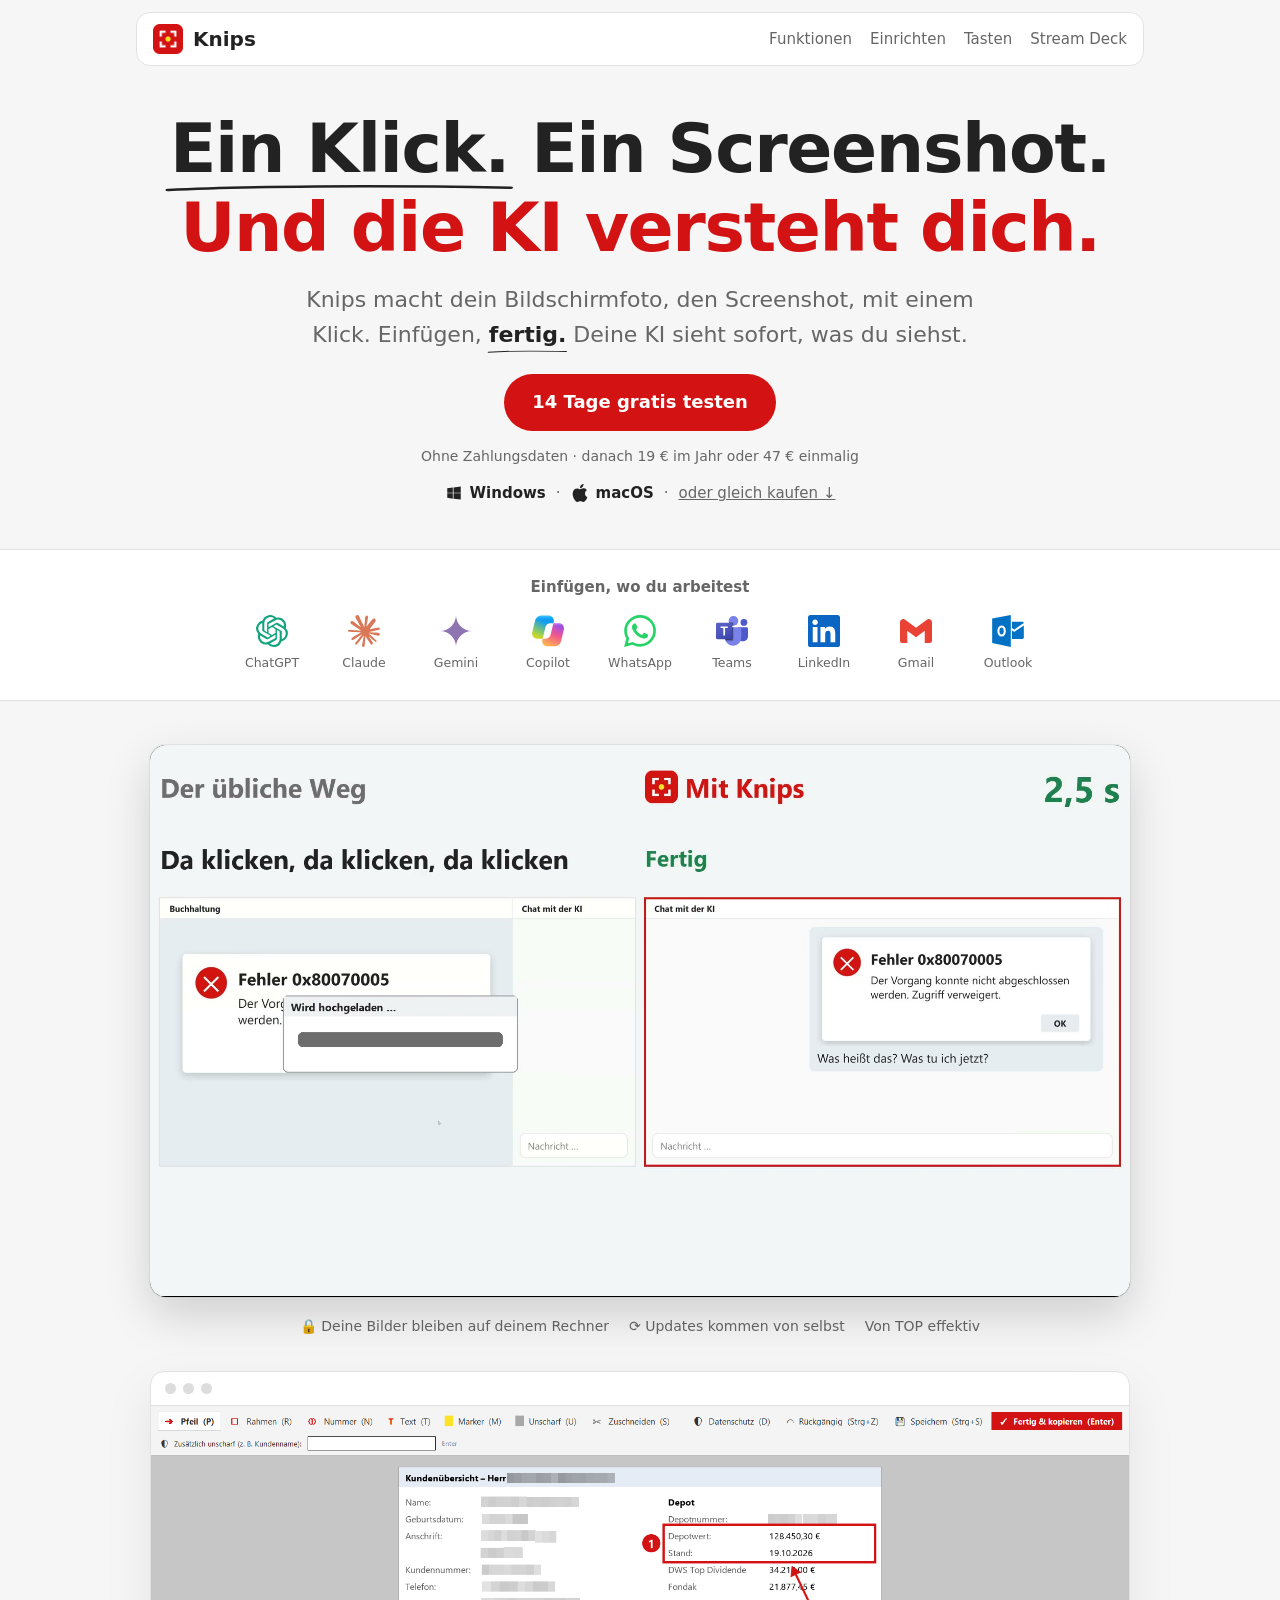
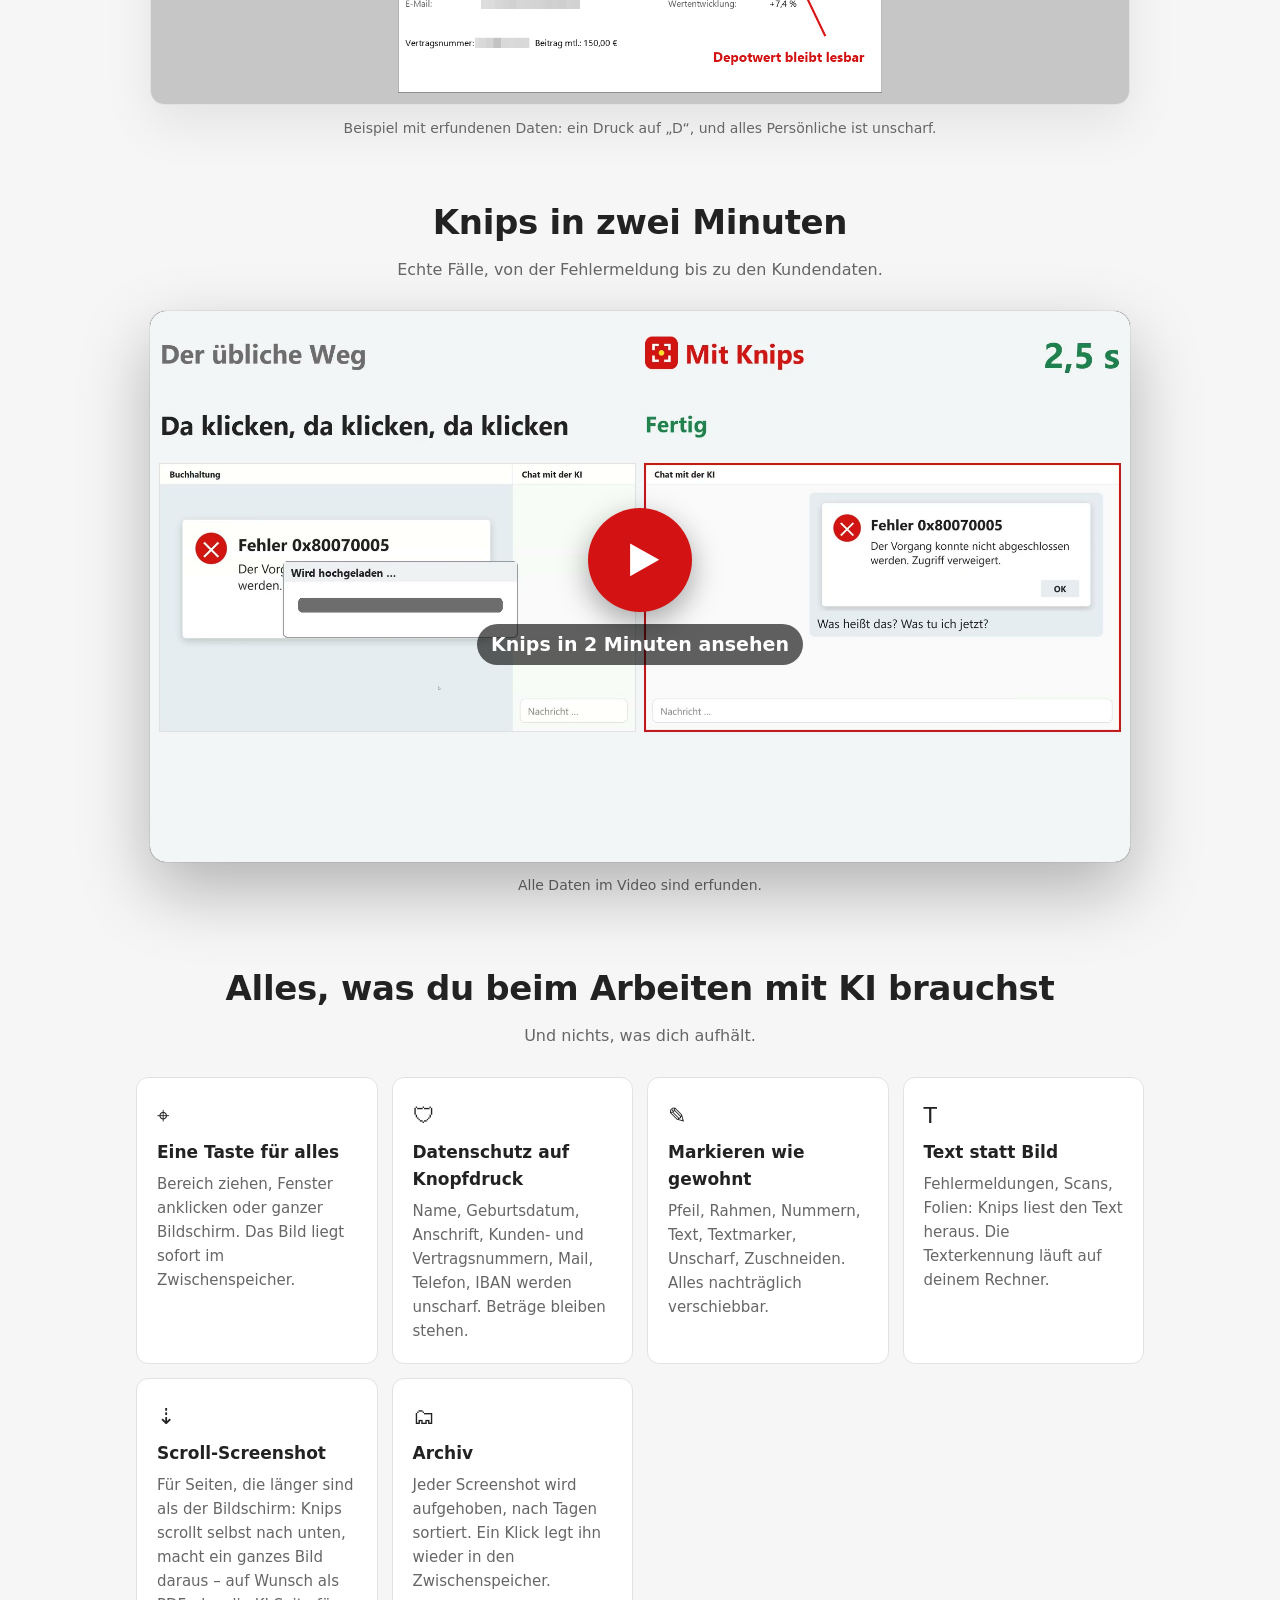
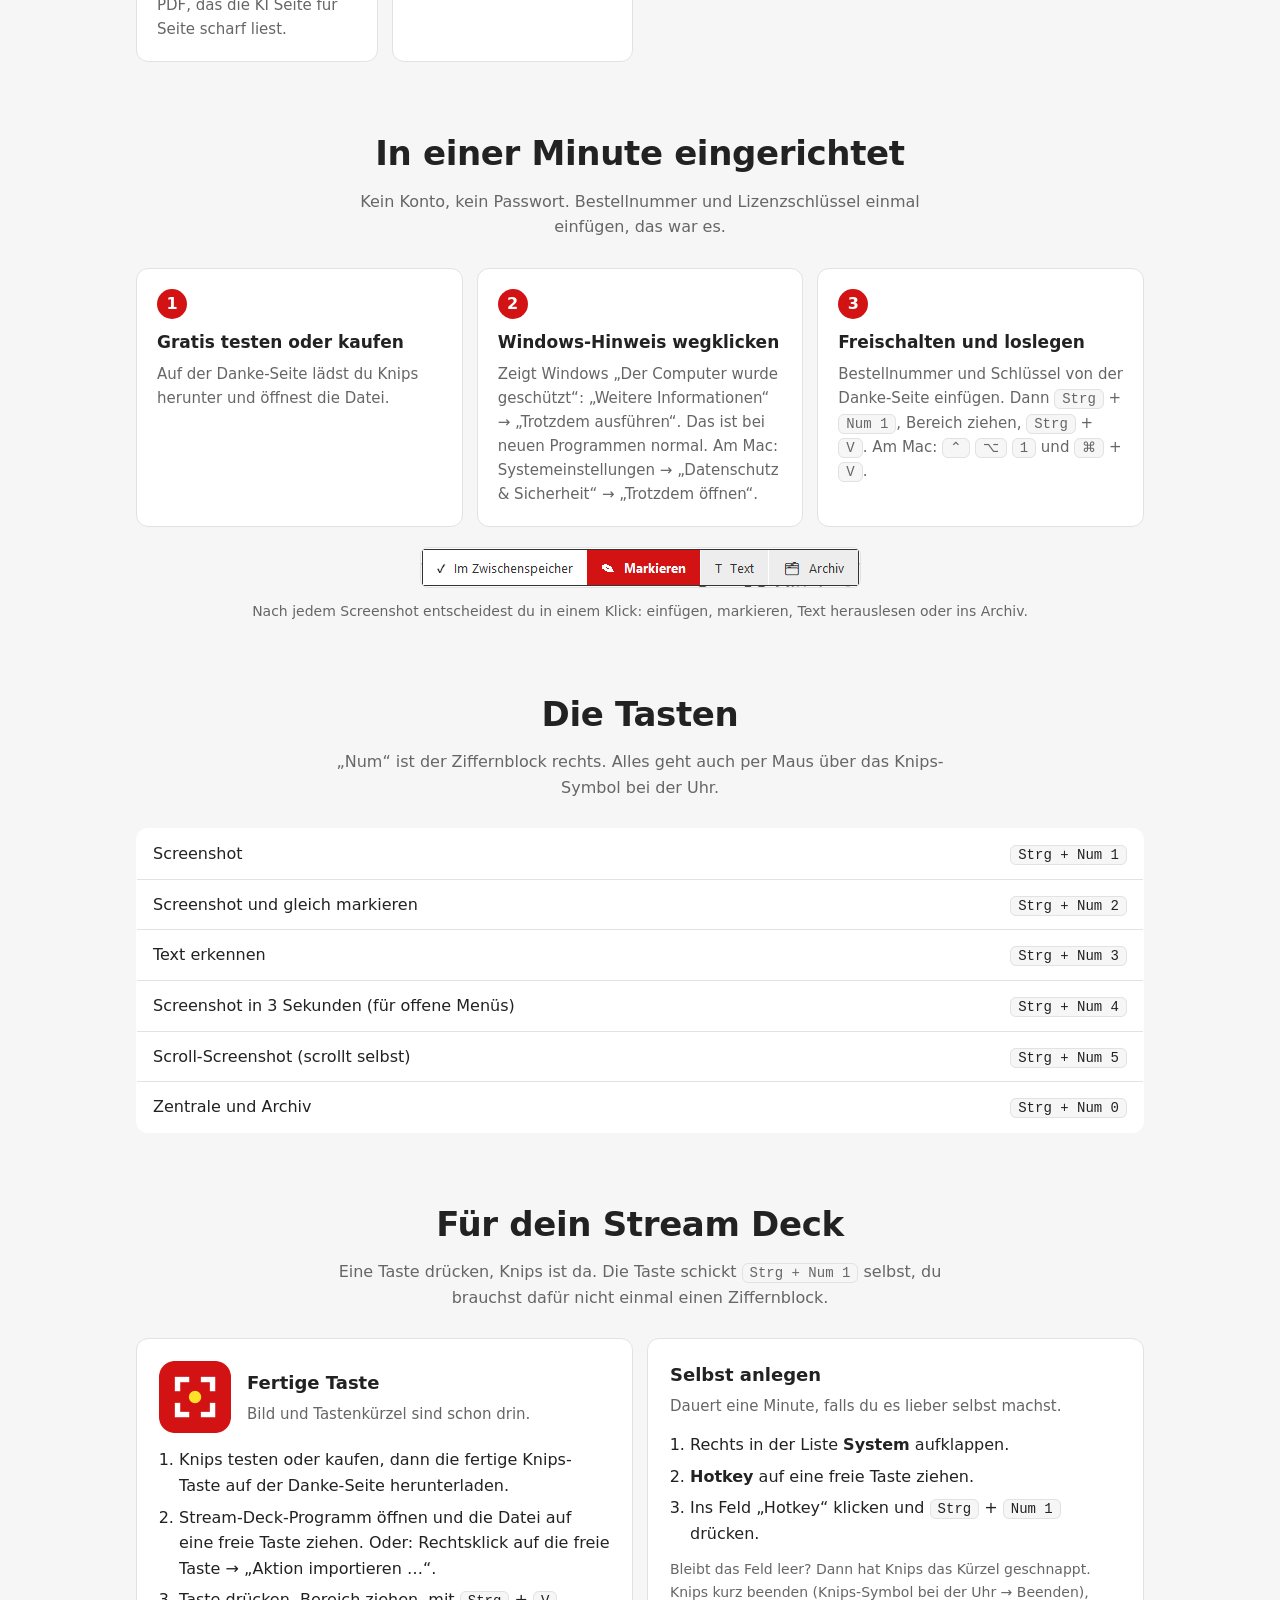
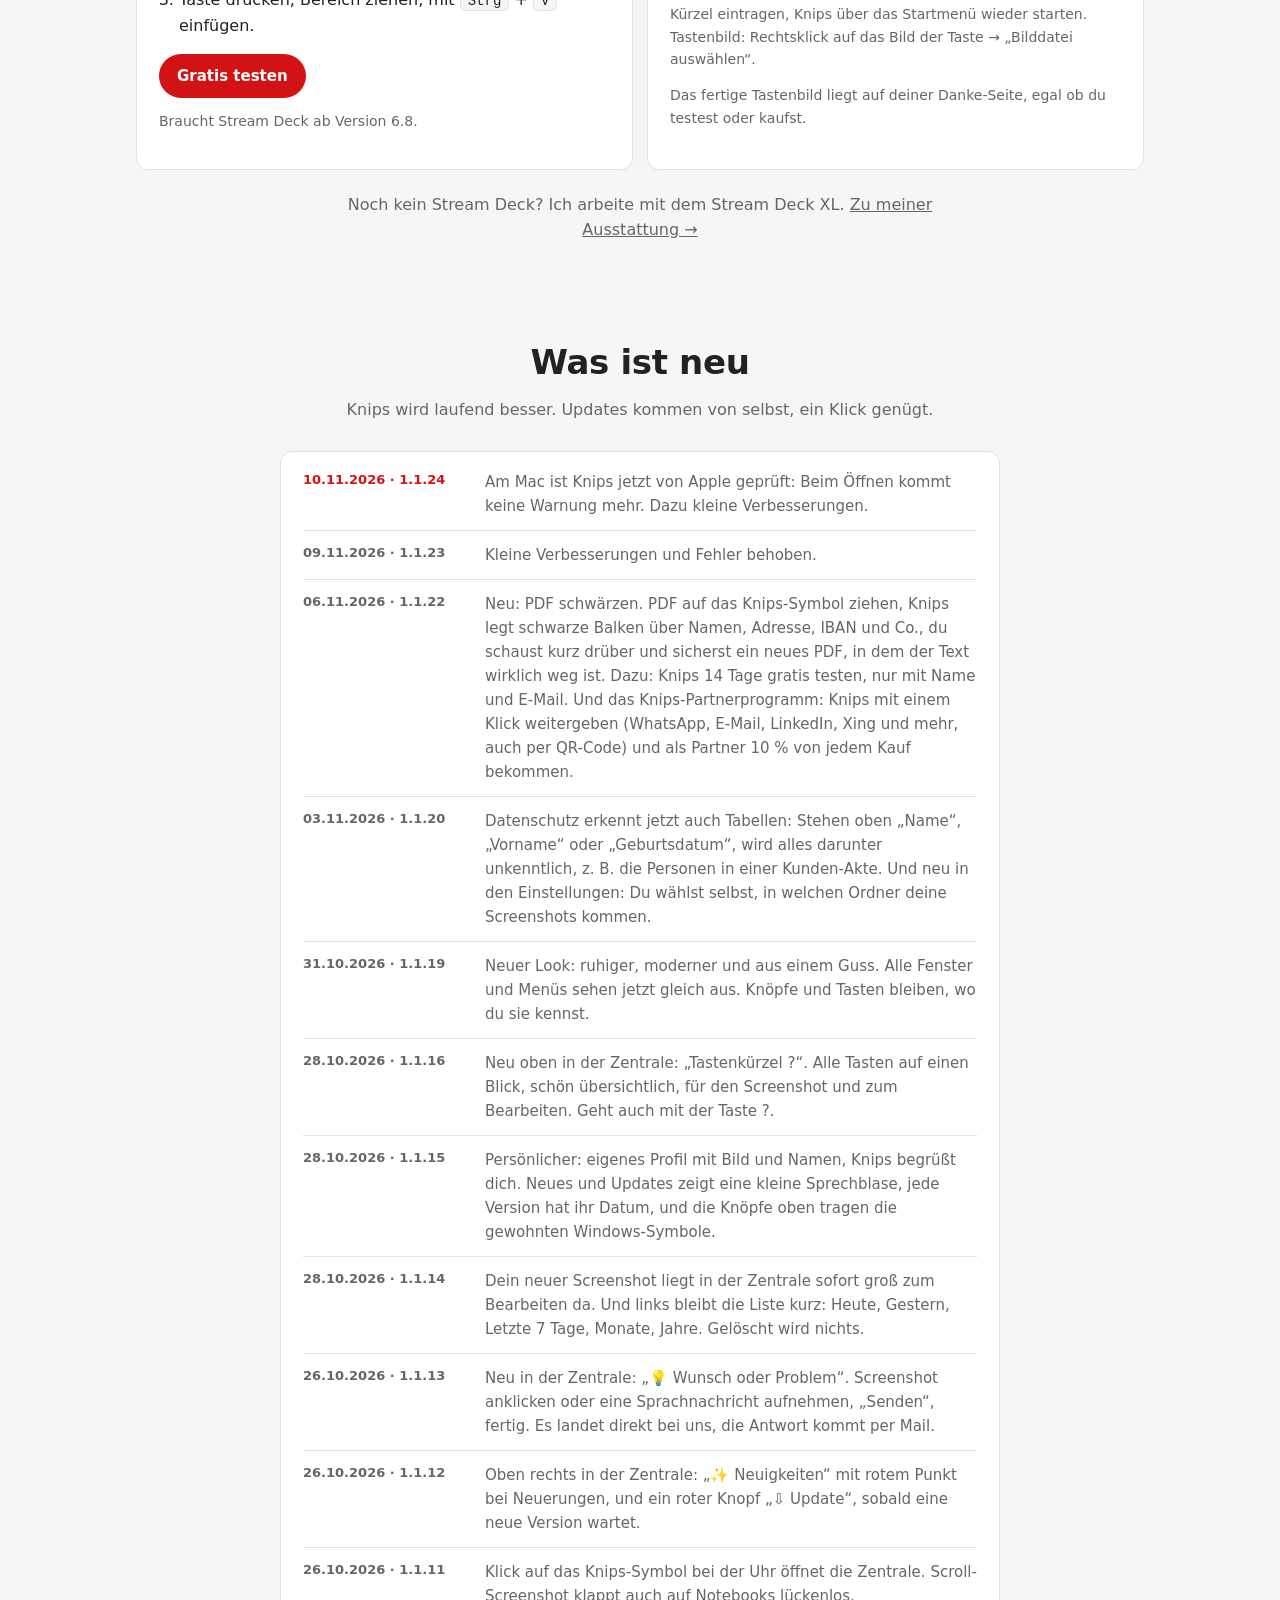
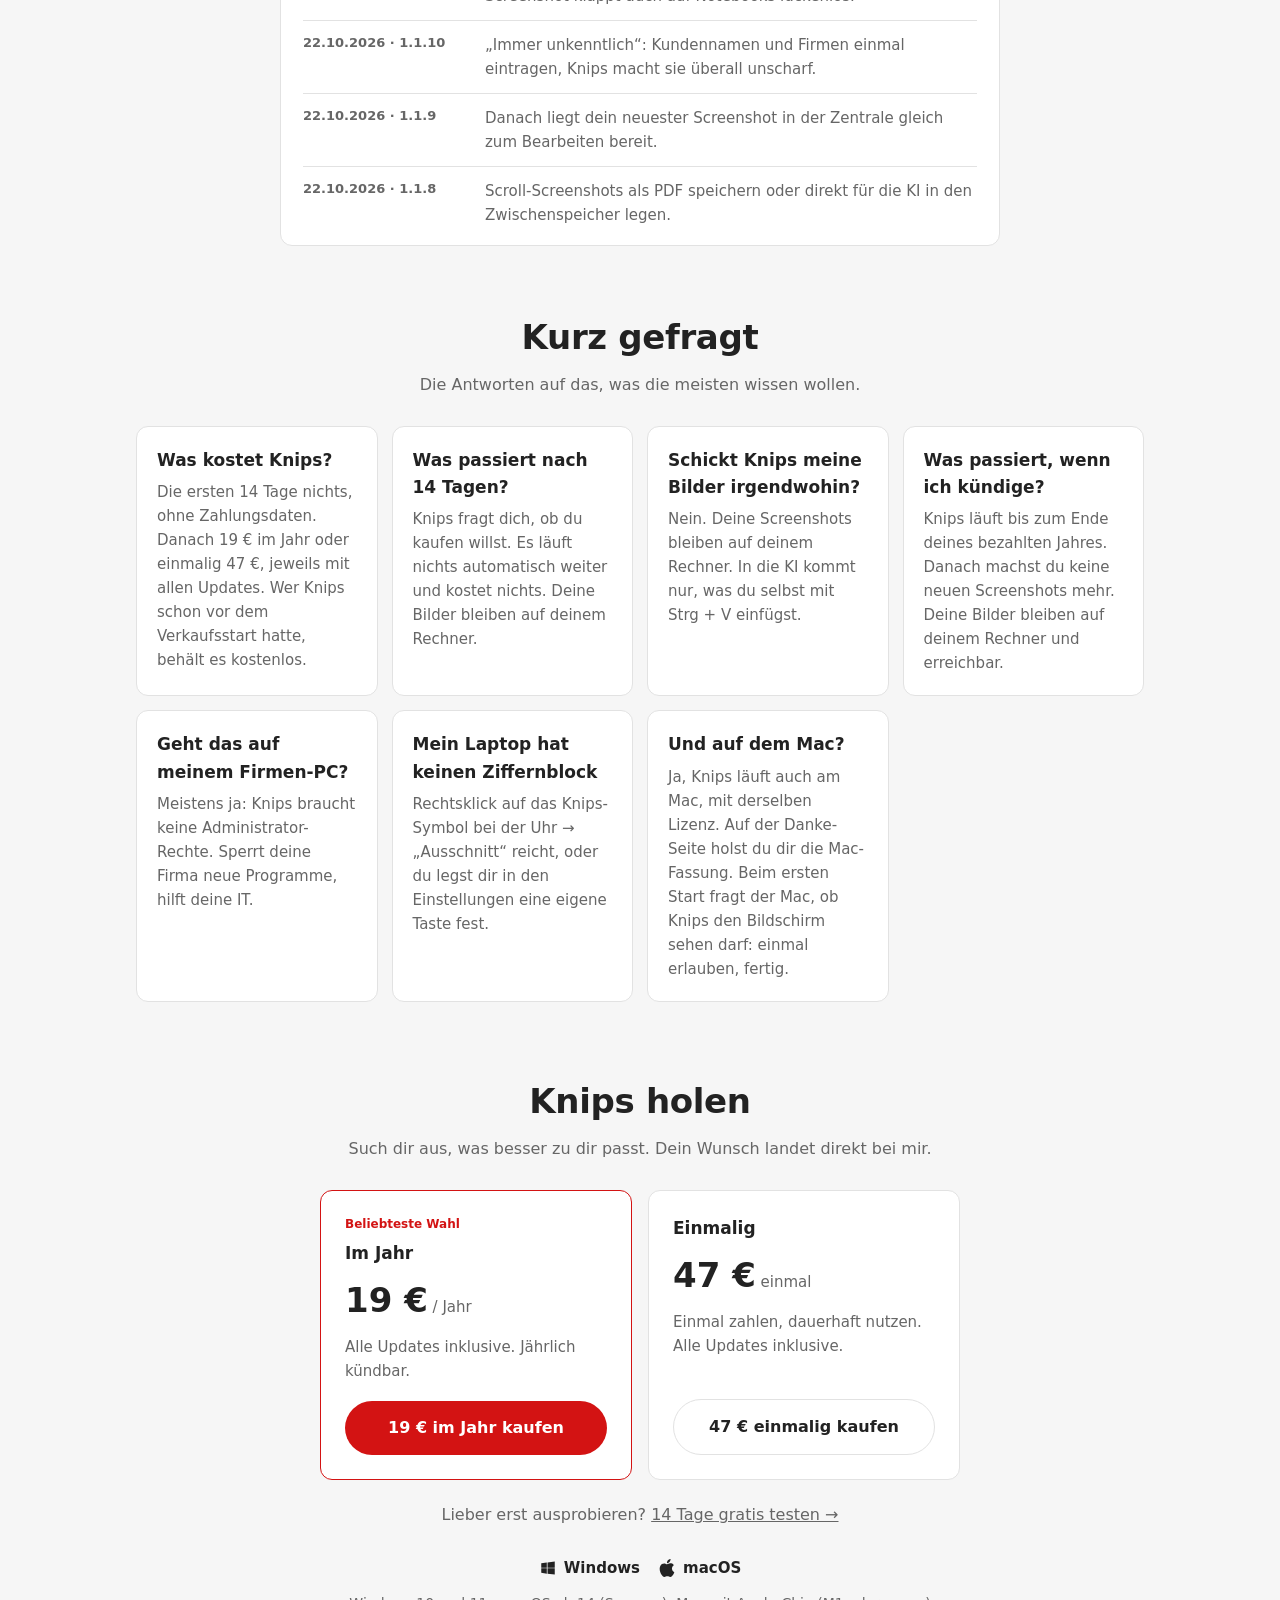
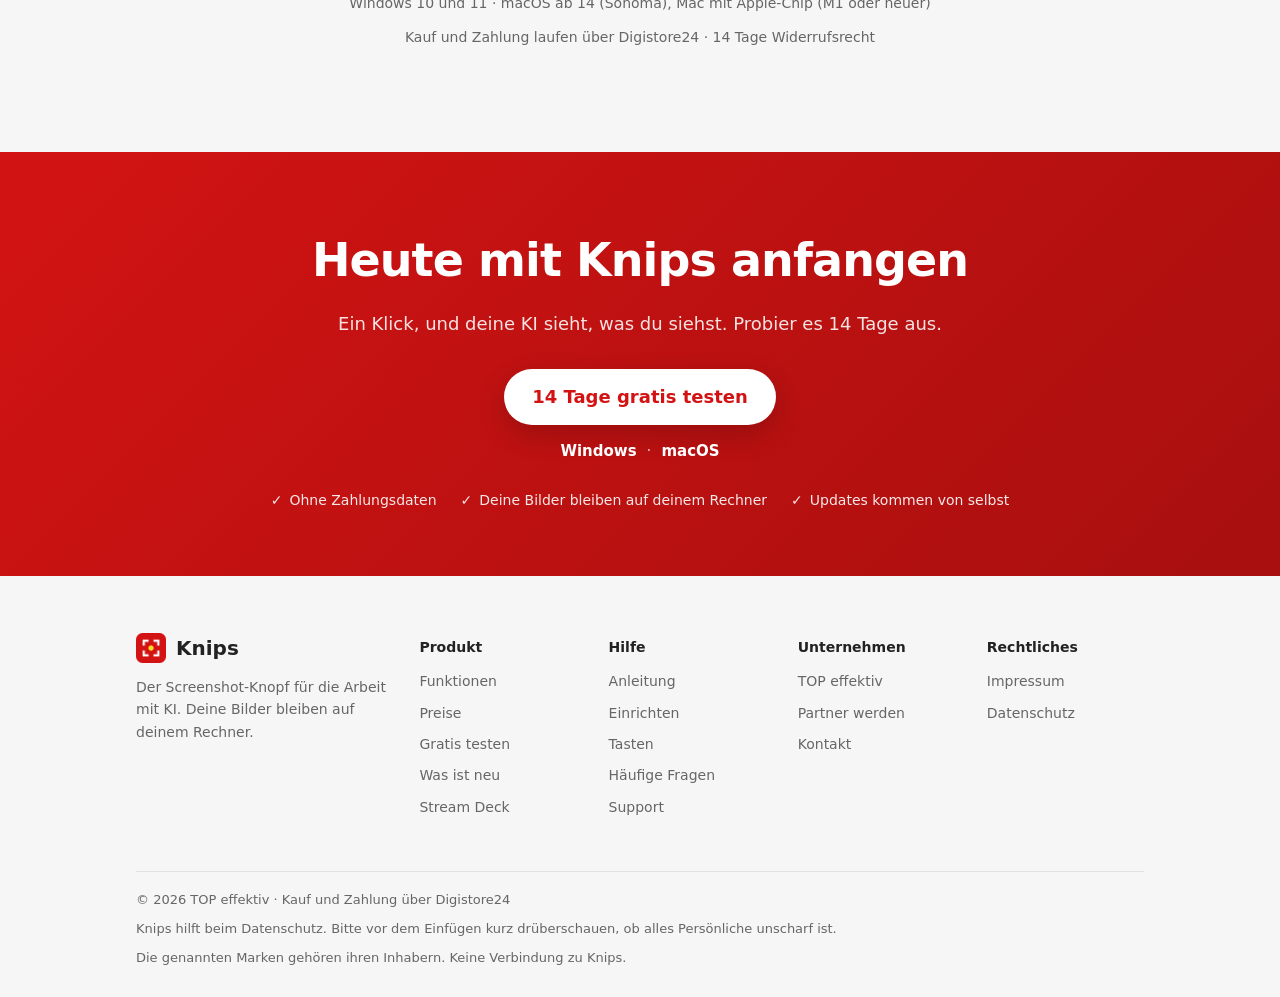
==== index.html @ 5282dc59 "Knips 1.1.24 ausliefern: Mac von Apple signiert und notarisiert, kleine Verbesserungen Co-Authored-B" ====
<!doctype html>
<html lang="de">
<head>
<meta charset="utf-8">
<meta name="viewport" content="width=device-width, initial-scale=1">
<title>Knips – der 1-Klick-Screenshot</title>
<meta name="description" content="Knips – der 1-Klick-Screenshot für die Arbeit mit KI: eine Taste, Bereich wählen, Strg+V. Mit Datenschutz-Filter, Text erkennen, Scroll-Screenshot und Archiv. Für Windows und Mac.">
<link rel="icon" href="bilder/logo.png">
<style>
  :root {
    --rot: #D31313; --rot-dunkel: #A80F0F; --gelb: #FFE228;
    --text: #222; --leise: #666; --linie: #E2E2E2; --grund: #F6F6F6; --karte: #fff;
  }
  @media (prefers-color-scheme: dark) {
    :root { --text: #EEE; --leise: #AAA; --linie: #333; --grund: #161616; --karte: #1F1F1F; }
  }
  * { box-sizing: border-box; }
  body { margin: 0; font-family: "Segoe UI", system-ui, -apple-system, Roboto, Arial, sans-serif;
         color: var(--text); background: var(--grund); line-height: 1.6; }
  a { color: inherit; }
  .huelle { max-width: 1040px; margin: 0 auto; padding: 0 16px; }

  /* Kopfleiste */
  .kopf { position: sticky; top: 12px; z-index: 5; margin-top: 12px; }
  .kopf nav { display: flex; align-items: center; gap: 18px; background: var(--karte);
              border: 1px solid var(--linie); border-radius: 14px; padding: 10px 16px; }
  .marke { display: flex; align-items: center; gap: 10px; font-weight: 700; font-size: 20px; text-decoration: none; }
  .marke img { width: 30px; height: 30px; }
  .kopf .links { margin-left: auto; display: flex; gap: 18px; font-size: 15px; }
  .kopf .links a { text-decoration: none; color: var(--leise); }
  .kopf .links a:hover { color: var(--text); }
  @media (max-width: 640px) { .kopf .links a.weg { display: none; } }

  /* Held */
  .held { text-align: center; padding: 44px 0 0; }
  h1 { font-size: clamp(38px, 7vw, 68px); line-height: 1.16; margin: 0 0 14px; letter-spacing: -.02em; }
  h1 span { color: var(--rot); }
  .unter { font-size: clamp(18px, 2.4vw, 22px); color: var(--leise); max-width: 720px; margin: 0 auto; }
  .nur-handy { display: none; }
  @media (max-width: 640px) { .nur-handy { display: inline; } }
  .strich { position: relative; display: inline-block; font-style: normal; }
  .strich svg { position: absolute; left: -2%; bottom: -.08em; width: 104%; height: .16em; overflow: visible; }
  .strich path { fill: none; stroke: currentColor; stroke-width: 3.2; stroke-linecap: round; stroke-linejoin: round;
                 stroke-dasharray: 1; stroke-dashoffset: 1; animation: strich-ziehen .6s ease-out .35s forwards; }
  .unter .strich { color: var(--text); font-weight: 600; }
  .unter .strich path { animation-delay: 1s; }
  @keyframes strich-ziehen { to { stroke-dashoffset: 0; } }
  @media (prefers-reduced-motion: reduce) { .strich path { animation: none; stroke-dashoffset: 0; } }
  .aktion { text-align: center; }
  .aktion .knopf { margin-top: 22px; }
  .film.beweis { box-shadow: 0 0 0 1px rgba(0,0,0,.06), 0 18px 46px rgba(0,0,0,.16); margin-top: 44px; }

  /* Video als Hauptdarsteller */
  .film { position: relative; margin: 26px auto 0; max-width: 980px; border-radius: 16px; overflow: hidden;
          background: #000; box-shadow: 0 0 0 1px rgba(0,0,0,.06), 0 28px 70px rgba(0,0,0,.28); }
  .film video { display: block; width: 100%; height: auto; }
  .start { position: absolute; inset: 0; width: 100%; height: 100%; border: 0; padding: 0; cursor: pointer;
           background: transparent; display: flex; flex-direction: column; align-items: center; justify-content: center; gap: 12px;
           font: inherit; color: #fff; }
  .start:hover .kreis { transform: scale(1.07); background: var(--rot-dunkel); }
  .kreis { width: clamp(68px, 11vw, 104px); height: clamp(68px, 11vw, 104px); border-radius: 50%; background: var(--rot);
           display: grid; place-items: center; box-shadow: 0 10px 30px rgba(0,0,0,.35); transition: transform .15s; }
  .kreis svg { width: 42%; height: 42%; margin-left: 5%; fill: #fff; }
  .start b { font-size: clamp(15px, 2vw, 19px); background: rgba(0,0,0,.62); padding: 5px 14px; border-radius: 999px; }
  .knopf { display: inline-flex; align-items: center; gap: 10px; margin-top: 30px; background: var(--rot); color: #fff;
           text-decoration: none; font-weight: 700; font-size: 18px; padding: 14px 28px; border-radius: 999px; }
  .knopf:hover { background: var(--rot-dunkel); }
  .klein { margin-top: 12px; font-size: 14px; color: var(--leise); }
  .systeme { display: flex; justify-content: center; gap: 18px; margin-top: 14px; font-size: 15px; font-weight: 600; color: var(--text); }
  .systeme span { display: inline-flex; align-items: center; gap: 7px; }
  .systeme svg { width: 18px; height: 18px; fill: currentColor; }
  .vertrauen { display: flex; justify-content: center; flex-wrap: wrap; gap: 8px 20px; margin-top: 18px; font-size: 14px; color: var(--leise); }


  /* Stream Deck */
  .wege { display: grid; grid-template-columns: repeat(auto-fit, minmax(300px, 1fr)); gap: 14px; }
  .weg-karte { background: var(--karte); border: 1px solid var(--linie); border-radius: 12px; padding: 22px; }
  .weg-karte h3 { margin: 0 0 4px; font-size: 18px; }
  .weg-karte .leise { color: var(--leise); font-size: 15px; margin: 0 0 14px; }
  .weg-karte ol { margin: 0; padding-left: 20px; } .weg-karte li { margin: 6px 0; }
  .tastenbild { display: flex; align-items: center; gap: 16px; margin-bottom: 14px; }
  .tastenbild img { width: 72px; height: 72px; border-radius: 14px; }
  .knopf.klein-knopf { margin-top: 0; font-size: 15px; padding: 10px 18px; }
  .knopf.zweit { background: transparent; color: var(--text); border: 1px solid var(--linie); }
  .knopf.zweit:hover { background: var(--grund); }
  .knopfreihe { display: flex; flex-wrap: wrap; gap: 10px; margin-top: 16px; }

  /* Bild in Fensterrahmen */
  .buehne { margin: 34px auto 0; max-width: 980px; background: var(--karte); border: 1px solid var(--linie);
            border-radius: 14px; overflow: hidden; box-shadow: 0 20px 50px rgba(0,0,0,.08); }
  .buehne .leiste { height: 34px; display: flex; align-items: center; gap: 7px; padding: 0 14px; border-bottom: 1px solid var(--linie); }
  .buehne .leiste i { width: 11px; height: 11px; border-radius: 50%; background: #DDD; display: block; }
  .buehne img, .buehne video { display: block; width: 100%; height: auto; }
  /* Logo-Zeile als helles Band über die ganze Breite: trennt den Kopfbereich ruhig vom Rest.
     Das Band ist ein border-image, das seitlich hinausragt; das erzeugt kein Seitwärts-Scrollen */
  .ueberall { margin: 44px auto 0; padding: 26px 0 28px; text-align: center;
              border-image: linear-gradient(var(--linie) 0 1px, var(--karte) 1px calc(100% - 1px), var(--linie) calc(100% - 1px)) fill 0 / 0 / 0 100vw; }
  .ueberall-titel { font-size: 15px; font-weight: 600; color: var(--leise); }
  .marken { display: flex; justify-content: center; flex-wrap: wrap; gap: 14px 26px; margin-top: 16px; }
  .marken div { width: 66px; }
  .marken img { display: block; width: 32px; height: 32px; margin: 0 auto; }
  .marken span { display: block; margin-top: 6px; font-size: 12.5px; color: var(--leise); }
  @media (max-width: 480px) { .marken { gap: 14px 0; } .marken div { width: 33%; } }
  .bildtext { text-align: center; color: var(--leise); font-size: 14px; margin: 12px 0 0; }

  /* Abschnitte */
  section { padding: 56px 0 8px; scroll-margin-top: 70px; }
  h2 { font-size: clamp(26px, 4vw, 34px); margin: 0 0 8px; text-align: center; letter-spacing: -.01em; }
  .zwischen { text-align: center; color: var(--leise); margin: 0 auto 28px; max-width: 620px; }
  .raster { display: grid; grid-template-columns: repeat(auto-fit, minmax(240px, 1fr)); gap: 14px; }
  .karte { background: var(--karte); border: 1px solid var(--linie); border-radius: 12px; padding: 20px; }
  .karte h3 { margin: 0 0 6px; font-size: 17px; }
  .karte p { margin: 0; color: var(--leise); font-size: 15px; }
  .zeichen { font-size: 22px; margin-bottom: 6px; }
  .schritt b { display: inline-grid; place-items: center; width: 30px; height: 30px; border-radius: 50%;
               background: var(--rot); color: #fff; margin-bottom: 10px; }
  .hinweisbild { display: block; max-width: 100%; margin: 20px auto 0; border: 1px solid var(--linie); border-radius: 8px; }
  .taste { font-family: Consolas, monospace; background: var(--grund); border: 1px solid var(--linie);
           border-radius: 6px; padding: 1px 7px; font-size: 14px; white-space: nowrap; }
  table { width: 100%; border-collapse: collapse; background: var(--karte); border: 1px solid var(--linie); border-radius: 12px; overflow: hidden; }
  td { padding: 12px 16px; border-bottom: 1px solid var(--linie); }
  tr:last-child td { border-bottom: 0; }
  td:last-child { text-align: right; }
  .abschluss { text-align: center; padding: 64px 0; }
  .neuigkeiten { max-width: 720px; margin: 0 auto; background: var(--karte); border: 1px solid var(--linie); border-radius: 12px; padding: 6px 22px; }
  .neu-eintrag { display: grid; grid-template-columns: 170px 1fr; gap: 12px; padding: 12px 0; border-bottom: 1px solid var(--linie); }
  .neu-eintrag:last-child { border-bottom: 0; }
  .neu-eintrag p { margin: 0; color: var(--leise); font-size: 15px; }
  .neu-datum { font-size: 13px; font-weight: 700; color: var(--rot); white-space: nowrap; }
  .neu-eintrag:not(:first-child) .neu-datum { color: var(--leise); }
  @media (max-width: 560px) { .neu-eintrag { grid-template-columns: 1fr; gap: 2px; } }
  .gleich-kaufen { color: var(--leise); font-weight: 400; }
  .systeme .punkt { color: var(--leise); font-weight: 400; margin: 0 -8px; }
  #preise { scroll-margin-top: 96px; }
  .aktion .klein { margin-top: 14px; }
  .gleich-kaufen:hover { color: var(--text); }
  .preise { display: grid; grid-template-columns: repeat(auto-fit, minmax(260px, 1fr)); gap: 16px; max-width: 640px; margin: 0 auto 22px; text-align: left; }
  .preis { background: var(--karte); border: 1px solid var(--linie); border-radius: 12px; padding: 24px; display: flex; flex-direction: column; }
  .preis.haupt { border-color: var(--rot); }
  .preis h3 { margin: 0; font-size: 17px; }
  .preis .schild { align-self: flex-start; font-size: 12px; font-weight: 700; color: var(--rot); margin-bottom: 6px; }
  .preis .summe { font-size: 34px; font-weight: 700; margin: 6px 0 8px; }
  .preis .summe span { font-size: 15px; font-weight: 400; color: var(--leise); }
  .preis p { margin: 0 0 18px; color: var(--leise); font-size: 15px; flex: 1; }
  .preis .knopf { margin-top: 0; justify-content: center; font-size: 16px; }
  .fehler { color: var(--rot); margin: 0; font-size: 14px; min-height: 0; }
  /* Schluss-Aufruf: rotes Band über die ganze Breite (Webseiten-Standard Muster 1) */
  .schluss { margin-top: 40px; padding: 72px 0 64px; text-align: center; color: #fff;
             background: linear-gradient(135deg, var(--rot) 0%, var(--rot-dunkel) 100%); }
  .schluss h2 { font-size: clamp(30px, 5vw, 46px); margin: 0 0 12px; letter-spacing: -.02em; }
  .schluss .zwischen { color: rgba(255,255,255,.88); margin-bottom: 0; font-size: 18px; }
  .schluss .knopf { background: #fff; color: var(--rot); box-shadow: 0 10px 28px rgba(0,0,0,.18); }
  .schluss .knopf:hover { background: #FFF3F3; }
  .schluss .systeme { color: #fff; }
  .schluss .systeme .punkt { color: rgba(255,255,255,.7); }
  .schluss-punkte { display: flex; justify-content: center; flex-wrap: wrap; gap: 8px 24px; margin-top: 26px;
                    font-size: 14px; color: rgba(255,255,255,.9); }
  .schluss-punkte span::before { content: "✓"; margin-right: 7px; font-weight: 700; }

  /* Footer in Spalten (Webseiten-Standard Muster 2) */
  footer { padding: 56px 0 28px; color: var(--leise); font-size: 14px; }
  .fuss-raster { display: grid; grid-template-columns: 1.6fr repeat(4, 1fr); gap: 32px; }
  .fuss-marke p { margin: 12px 0 0; max-width: 280px; }
  .fuss-marke .marke { color: var(--text); }
  footer h4 { margin: 4px 0 12px; font-size: 14px; color: var(--text); }
  footer ul { list-style: none; margin: 0; padding: 0; }
  footer li { margin: 0 0 9px; }
  footer li a { text-decoration: none; }
  footer li a:hover { color: var(--text); text-decoration: underline; }
  .fuss-zeile { display: flex; flex-wrap: wrap; justify-content: space-between; gap: 8px 24px; margin-top: 44px;
                padding-top: 18px; border-top: 1px solid var(--linie); font-size: 13px; }
  @media (max-width: 760px) { .fuss-raster { grid-template-columns: 1fr 1fr; } .fuss-marke { grid-column: 1 / -1; } }
</style>
</head>
<body>

<div class="huelle kopf">
  <nav>
    <a class="marke" href="#"><img src="bilder/logo.png" alt="">Knips</a>
    <div class="links">
      <a class="weg" href="#funktionen">Funktionen</a>
      <a class="weg" href="#einrichten">Einrichten</a>
      <a href="#tasten">Tasten</a>
      <a class="weg" href="#stream-deck">Stream Deck</a>
    </div>
  </nav>
</div>

<main class="huelle">
  <div class="held">
    <h1><em class="strich">Ein Klick.<svg viewBox="0 0 200 14" preserveAspectRatio="none" aria-hidden="true"><path pathLength="1" d="M3 9 C 45 4, 120 3, 197 6"/></svg></em> <br class="nur-handy">Ein Screenshot.<br><span>Und die KI versteht dich.</span></h1>
    <p class="unter">Knips macht dein Bildschirmfoto, den Screenshot, mit einem Klick. Einfügen, <em class="strich">fertig.<svg viewBox="0 0 200 14" preserveAspectRatio="none" aria-hidden="true"><path pathLength="1" d="M3 9 C 45 4, 120 3, 197 6"/></svg></em> Deine KI sieht sofort, was du siehst.</p>
  </div>



  <div class="aktion">
    <a class="knopf" href="https://www.digistore24.com/product/761216">14 Tage gratis testen</a>
    <div class="klein">Ohne Zahlungsdaten · danach 19 € im Jahr oder 47 € einmalig</div>
    <div class="systeme"><span><svg viewBox="0 0 24 24" aria-hidden="true"><path d="M3 5.6l7.4-1v7H3zM11.4 4.5L21 3.2v8.4h-9.6zM3 12.4h7.4v7.1L3 18.4zM11.4 12.4H21v8.4l-9.6-1.3z"/></svg>Windows</span><span class="punkt">·</span><span><svg viewBox="0 0 24 24" aria-hidden="true"><path d="M12.152 6.896c-.948 0-2.415-1.078-3.96-1.04-2.04.027-3.91 1.183-4.961 3.014-2.117 3.675-.546 9.103 1.519 12.09 1.013 1.454 2.208 3.09 3.792 3.039 1.52-.065 2.09-.987 3.935-.987 1.831 0 2.35.987 3.96.948 1.637-.026 2.676-1.48 3.676-2.948 1.156-1.688 1.636-3.325 1.662-3.415-.039-.013-3.182-1.221-3.22-4.857-.026-3.04 2.48-4.494 2.597-4.559-1.429-2.09-3.623-2.324-4.39-2.376-2-.156-3.675 1.09-4.61 1.09zM15.53 3.83c.843-1.012 1.4-2.427 1.245-3.83-1.207.052-2.662.805-3.532 1.818-.78.896-1.454 2.338-1.273 3.714 1.338.104 2.715-.688 3.559-1.701"/></svg>macOS</span><span class="punkt">·</span><a class="gleich-kaufen" href="#preise">oder gleich kaufen ↓</a></div>
  </div>
  <div class="ueberall">
    <div class="ueberall-titel">Einfügen, wo du arbeitest</div>
    <div class="marken">
      <div><img src="bilder/marken/chatgpt.svg" alt=""><span>ChatGPT</span></div>
      <div><img src="bilder/marken/claude.svg" alt=""><span>Claude</span></div>
      <div><img src="bilder/marken/gemini.svg" alt=""><span>Gemini</span></div>
      <div><img src="bilder/marken/copilot.svg" alt=""><span>Copilot</span></div>
      <div><img src="bilder/marken/whatsapp.svg" alt=""><span>WhatsApp</span></div>
      <div><img src="bilder/marken/teams.svg" alt=""><span>Teams</span></div>
      <div><img src="bilder/marken/linkedin.svg" alt=""><span>LinkedIn</span></div>
      <div><img src="bilder/marken/gmail.svg" alt=""><span>Gmail</span></div>
      <div><img src="bilder/marken/outlook.svg" alt=""><span>Outlook</span></div>
    </div>
  </div>
  <div class="film beweis">
    <video autoplay muted loop playsinline preload="auto" poster="video/knips-vorschau.jpg" aria-label="Kurze Vorführung: links der übliche Weg, rechts Knips, fertig in 2,5 Sekunden">
      <source src="video/knips-rennen.mp4" type="video/mp4">
    </video>
  </div>
  <div class="vertrauen"><span>🔒 Deine Bilder bleiben auf deinem Rechner</span><span>⟳ Updates kommen von selbst</span><span>Von TOP effektiv</span></div>

  <div class="buehne">
    <div class="leiste"><i></i><i></i><i></i></div>
    <img src="bilder/knips-markieren.png" alt="Knips markiert einen Kundenbildschirm: Name, Geburtsdatum und Nummern unscharf, Depotwerte lesbar, dazu Pfeil, Rahmen und Nummer.">
  </div>
  <p class="bildtext">Beispiel mit erfundenen Daten: ein Druck auf „D“, und alles Persönliche ist unscharf.</p>


  <section id="video">
    <h2>Knips in zwei Minuten</h2>
    <p class="zwischen">Echte Fälle, von der Fehlermeldung bis zu den Kundendaten.</p>
  <div class="film">
    <video id="film" playsinline preload="metadata" poster="video/knips-vorschau.jpg">
      <source src="video/knips.mp4" type="video/mp4">
    </video>
    <button class="start" id="start" type="button" aria-label="Video abspielen">
      <span class="kreis"><svg viewBox="0 0 24 24" aria-hidden="true"><path d="M5 3l16 9-16 9z"/></svg></span>
      <b>Knips in 2 Minuten ansehen</b>
    </button>
  </div>
  <p class="bildtext">Alle Daten im Video sind erfunden.</p>
  </section>

  <section id="funktionen">
    <h2>Alles, was du beim Arbeiten mit KI brauchst</h2>
    <p class="zwischen">Und nichts, was dich aufhält.</p>
    <div class="raster">
      <div class="karte"><div class="zeichen">⌖</div><h3>Eine Taste für alles</h3><p>Bereich ziehen, Fenster anklicken oder ganzer Bildschirm. Das Bild liegt sofort im Zwischenspeicher.</p></div>
      <div class="karte"><div class="zeichen">🛡</div><h3>Datenschutz auf Knopfdruck</h3><p>Name, Geburtsdatum, Anschrift, Kunden- und Vertragsnummern, Mail, Telefon, IBAN werden unscharf. Beträge bleiben stehen.</p></div>
      <div class="karte"><div class="zeichen">✎</div><h3>Markieren wie gewohnt</h3><p>Pfeil, Rahmen, Nummern, Text, Textmarker, Unscharf, Zuschneiden. Alles nachträglich verschiebbar.</p></div>
      <div class="karte"><div class="zeichen">T</div><h3>Text statt Bild</h3><p>Fehlermeldungen, Scans, Folien: Knips liest den Text heraus. Die Texterkennung läuft auf deinem Rechner.</p></div>
      <div class="karte"><div class="zeichen">⇣</div><h3>Scroll-Screenshot</h3><p>Für Seiten, die länger sind als der Bildschirm: Knips scrollt selbst nach unten, macht ein ganzes Bild daraus – auf Wunsch als PDF, das die KI Seite für Seite scharf liest.</p></div>
      <div class="karte"><div class="zeichen">🗂</div><h3>Archiv</h3><p>Jeder Screenshot wird aufgehoben, nach Tagen sortiert. Ein Klick legt ihn wieder in den Zwischenspeicher.</p></div>
    </div>
  </section>

  <section id="einrichten">
    <h2>In einer Minute eingerichtet</h2>
    <p class="zwischen">Kein Konto, kein Passwort. Bestellnummer und Lizenzschlüssel einmal einfügen, das war es.</p>
    <div class="raster">
      <div class="karte schritt"><b>1</b><h3>Gratis testen oder kaufen</h3><p>Auf der Danke-Seite lädst du Knips herunter und öffnest die Datei.</p></div>
      <div class="karte schritt"><b>2</b><h3>Windows-Hinweis wegklicken</h3><p>Zeigt Windows „Der Computer wurde geschützt“: „Weitere Informationen“ → „Trotzdem ausführen“. Das ist bei neuen Programmen normal. Am Mac: Systemeinstellungen → „Datenschutz &amp; Sicherheit“ → „Trotzdem öffnen“.</p></div>
      <div class="karte schritt"><b>3</b><h3>Freischalten und loslegen</h3><p>Bestellnummer und Schlüssel von der Danke-Seite einfügen. Dann <span class="taste">Strg</span> + <span class="taste">Num 1</span>, Bereich ziehen, <span class="taste">Strg</span> + <span class="taste">V</span>. Am Mac: <span class="taste">⌃</span> <span class="taste">⌥</span> <span class="taste">1</span> und <span class="taste">⌘</span> + <span class="taste">V</span>.</p></div>
    </div>
    <img class="hinweisbild" src="bilder/knips-hinweis.png" alt="Nach dem Screenshot: Im Zwischenspeicher · Markieren · Text · Archiv">
    <p class="bildtext">Nach jedem Screenshot entscheidest du in einem Klick: einfügen, markieren, Text herauslesen oder ins Archiv.</p>
  </section>

  <section id="tasten">
    <h2>Die Tasten</h2>
    <p class="zwischen">„Num“ ist der Ziffernblock rechts. Alles geht auch per Maus über das Knips-Symbol bei der Uhr.</p>
    <table>
      <tr><td>Screenshot</td><td><span class="taste">Strg + Num 1</span></td></tr>
      <tr><td>Screenshot und gleich markieren</td><td><span class="taste">Strg + Num 2</span></td></tr>
      <tr><td>Text erkennen</td><td><span class="taste">Strg + Num 3</span></td></tr>
      <tr><td>Screenshot in 3 Sekunden (für offene Menüs)</td><td><span class="taste">Strg + Num 4</span></td></tr>
      <tr><td>Scroll-Screenshot (scrollt selbst)</td><td><span class="taste">Strg + Num 5</span></td></tr>
      <tr><td>Zentrale und Archiv</td><td><span class="taste">Strg + Num 0</span></td></tr>
    </table>
  </section>


  <section id="stream-deck">
    <h2>Für dein Stream Deck</h2>
    <p class="zwischen">Eine Taste drücken, Knips ist da. Die Taste schickt <span class="taste">Strg + Num 1</span> selbst, du brauchst dafür nicht einmal einen Ziffernblock.</p>
    <div class="wege">
      <div class="weg-karte">
        <div class="tastenbild"><img src="streamdeck/Knips-Taste-288.png" alt="Knips-Taste: rotes Quadrat mit weißen Ecken und gelbem Punkt">
          <div><h3>Fertige Taste</h3><p class="leise" style="margin:0">Bild und Tastenkürzel sind schon drin.</p></div></div>
        <ol>
          <li>Knips testen oder kaufen, dann die fertige Knips-Taste auf der Danke-Seite herunterladen.</li>
          <li>Stream-Deck-Programm öffnen und die Datei auf eine freie Taste ziehen. Oder: Rechtsklick auf die freie Taste → „Aktion importieren …“.</li>
          <li>Taste drücken, Bereich ziehen, mit <span class="taste">Strg</span> + <span class="taste">V</span> einfügen.</li>
        </ol>
        <div class="knopfreihe">
          <a class="knopf klein-knopf" href="https://www.digistore24.com/product/761216">Gratis testen</a>
        </div>
        <p class="klein" style="text-align:left">Braucht Stream Deck ab Version 6.8.</p>
      </div>
      <div class="weg-karte">
        <h3>Selbst anlegen</h3>
        <p class="leise">Dauert eine Minute, falls du es lieber selbst machst.</p>
        <ol>
          <li>Rechts in der Liste <b>System</b> aufklappen.</li>
          <li><b>Hotkey</b> auf eine freie Taste ziehen.</li>
          <li>Ins Feld „Hotkey“ klicken und <span class="taste">Strg</span> + <span class="taste">Num 1</span> drücken.</li>
        </ol>
        <p class="klein" style="text-align:left">Bleibt das Feld leer? Dann hat Knips das Kürzel geschnappt. Knips kurz beenden (Knips-Symbol bei der Uhr → Beenden), Kürzel eintragen, Knips über das Startmenü wieder starten.<br>
        Tastenbild: Rechtsklick auf das Bild der Taste → „Bilddatei auswählen“.</p>
        <p class="klein" style="text-align:left">Das fertige Tastenbild liegt auf deiner Danke-Seite, egal ob du testest oder kaufst.</p>
      </div>
    </div>
    <p class="zwischen" style="margin-top:22px">Noch kein Stream Deck? Ich arbeite mit dem Stream Deck XL. <a href="https://top-effektiv-kloiber.com/ausstattung/#elgato-stream-deck-xl">Zu meiner Ausstattung →</a></p>
  </section>

  <section id="neu">
    <h2>Was ist neu</h2>
    <p class="zwischen">Knips wird laufend besser. Updates kommen von selbst, ein Klick genügt.</p>
    <div class="neuigkeiten">
      <div class="neu-eintrag"><span class="neu-datum">10.11.2026 · 1.1.24</span><p>Am Mac ist Knips jetzt von Apple geprüft: Beim Öffnen kommt keine Warnung mehr. Dazu kleine Verbesserungen.</p></div>
      <div class="neu-eintrag"><span class="neu-datum">09.11.2026 · 1.1.23</span><p>Kleine Verbesserungen und Fehler behoben.</p></div>
      <div class="neu-eintrag"><span class="neu-datum">06.11.2026 · 1.1.22</span><p>Neu: PDF schwärzen. PDF auf das Knips-Symbol ziehen, Knips legt schwarze Balken über Namen, Adresse, IBAN und Co., du schaust kurz drüber und sicherst ein neues PDF, in dem der Text wirklich weg ist. Dazu: Knips 14 Tage gratis testen, nur mit Name und E-Mail. Und das Knips-Partnerprogramm: Knips mit einem Klick weitergeben (WhatsApp, E-Mail, LinkedIn, Xing und mehr, auch per QR-Code) und als Partner 10 % von jedem Kauf bekommen.</p></div>
      <div class="neu-eintrag"><span class="neu-datum">03.11.2026 · 1.1.20</span><p>Datenschutz erkennt jetzt auch Tabellen: Stehen oben „Name“, „Vorname“ oder „Geburtsdatum“, wird alles darunter unkenntlich, z. B. die Personen in einer Kunden-Akte. Und neu in den Einstellungen: Du wählst selbst, in welchen Ordner deine Screenshots kommen.</p></div>
      <div class="neu-eintrag"><span class="neu-datum">31.10.2026 · 1.1.19</span><p>Neuer Look: ruhiger, moderner und aus einem Guss. Alle Fenster und Menüs sehen jetzt gleich aus. Knöpfe und Tasten bleiben, wo du sie kennst.</p></div>
      <div class="neu-eintrag"><span class="neu-datum">28.10.2026 · 1.1.16</span><p>Neu oben in der Zentrale: „Tastenkürzel ?“. Alle Tasten auf einen Blick, schön übersichtlich, für den Screenshot und zum Bearbeiten. Geht auch mit der Taste ?.</p></div>
      <div class="neu-eintrag"><span class="neu-datum">28.10.2026 · 1.1.15</span><p>Persönlicher: eigenes Profil mit Bild und Namen, Knips begrüßt dich. Neues und Updates zeigt eine kleine Sprechblase, jede Version hat ihr Datum, und die Knöpfe oben tragen die gewohnten Windows-Symbole.</p></div>
      <div class="neu-eintrag"><span class="neu-datum">28.10.2026 · 1.1.14</span><p>Dein neuer Screenshot liegt in der Zentrale sofort groß zum Bearbeiten da. Und links bleibt die Liste kurz: Heute, Gestern, Letzte 7 Tage, Monate, Jahre. Gelöscht wird nichts.</p></div>
      <div class="neu-eintrag"><span class="neu-datum">26.10.2026 · 1.1.13</span><p>Neu in der Zentrale: „💡 Wunsch oder Problem“. Screenshot anklicken oder eine Sprachnachricht aufnehmen, „Senden“, fertig. Es landet direkt bei uns, die Antwort kommt per Mail.</p></div>
      <div class="neu-eintrag"><span class="neu-datum">26.10.2026 · 1.1.12</span><p>Oben rechts in der Zentrale: „✨ Neuigkeiten“ mit rotem Punkt bei Neuerungen, und ein roter Knopf „⇩ Update“, sobald eine neue Version wartet.</p></div>
      <div class="neu-eintrag"><span class="neu-datum">26.10.2026 · 1.1.11</span><p>Klick auf das Knips-Symbol bei der Uhr öffnet die Zentrale. Scroll-Screenshot klappt auch auf Notebooks lückenlos.</p></div>
      <div class="neu-eintrag"><span class="neu-datum">22.10.2026 · 1.1.10</span><p>„Immer unkenntlich“: Kundennamen und Firmen einmal eintragen, Knips macht sie überall unscharf.</p></div>
      <div class="neu-eintrag"><span class="neu-datum">22.10.2026 · 1.1.9</span><p>Danach liegt dein neuester Screenshot in der Zentrale gleich zum Bearbeiten bereit.</p></div>
      <div class="neu-eintrag"><span class="neu-datum">22.10.2026 · 1.1.8</span><p>Scroll-Screenshots als PDF speichern oder direkt für die KI in den Zwischenspeicher legen.</p></div>
    </div>
  </section>

  <section id="fragen">
    <h2>Kurz gefragt</h2>
    <p class="zwischen">Die Antworten auf das, was die meisten wissen wollen.</p>
    <div class="raster">
      <div class="karte"><h3>Was kostet Knips?</h3><p>Die ersten 14 Tage nichts, ohne Zahlungsdaten. Danach 19 € im Jahr oder einmalig 47 €, jeweils mit allen Updates. Wer Knips schon vor dem Verkaufsstart hatte, behält es kostenlos.</p></div>
      <div class="karte"><h3>Was passiert nach 14 Tagen?</h3><p>Knips fragt dich, ob du kaufen willst. Es läuft nichts automatisch weiter und kostet nichts. Deine Bilder bleiben auf deinem Rechner.</p></div>
      <div class="karte"><h3>Schickt Knips meine Bilder irgendwohin?</h3><p>Nein. Deine Screenshots bleiben auf deinem Rechner. In die KI kommt nur, was du selbst mit Strg&nbsp;+&nbsp;V einfügst.</p></div>
      <div class="karte"><h3>Was passiert, wenn ich kündige?</h3><p>Knips läuft bis zum Ende deines bezahlten Jahres. Danach machst du keine neuen Screenshots mehr. Deine Bilder bleiben auf deinem Rechner und erreichbar.</p></div>
      <div class="karte"><h3>Geht das auf meinem Firmen-PC?</h3><p>Meistens ja: Knips braucht keine Administrator-Rechte. Sperrt deine Firma neue Programme, hilft deine IT.</p></div>
      <div class="karte"><h3>Mein Laptop hat keinen Ziffernblock</h3><p>Rechtsklick auf das Knips-Symbol bei der Uhr → „Ausschnitt“ reicht, oder du legst dir in den Einstellungen eine eigene Taste fest.</p></div>
      <div class="karte"><h3>Und auf dem Mac?</h3><p>Ja, Knips läuft auch am Mac, mit derselben Lizenz. Auf der Danke-Seite holst du dir die Mac-Fassung. Beim ersten Start fragt der Mac, ob Knips den Bildschirm sehen darf: einmal erlauben, fertig.</p></div>
    </div>
  </section>

  <section id="holen" class="abschluss">
    <h2>Knips holen</h2>
    <p class="zwischen">Such dir aus, was besser zu dir passt. Dein Wunsch landet direkt bei mir.</p>
    <div class="preise" id="preise">
      <div class="preis haupt">
        <div class="schild">Beliebteste Wahl</div>
        <h3>Im Jahr</h3>
        <div class="summe">19&nbsp;€<span> / Jahr</span></div>
        <p>Alle Updates inklusive. Jährlich kündbar.</p>
        <a class="knopf" href="https://www.digistore24.com/product/757565">19 € im Jahr kaufen</a>
      </div>
      <div class="preis">
        <h3>Einmalig</h3>
        <div class="summe">47&nbsp;€<span> einmal</span></div>
        <p>Einmal zahlen, dauerhaft nutzen. Alle Updates inklusive.</p>
        <a class="knopf zweit" href="https://www.digistore24.com/product/757565?plan=1546901">47 € einmalig kaufen</a>
      </div>
    </div>
    <p class="zwischen testen">Lieber erst ausprobieren? <a href="https://www.digistore24.com/product/761216">14 Tage gratis&nbsp;testen&nbsp;→</a></p>
    <div class="systeme"><span><svg viewBox="0 0 24 24" aria-hidden="true"><path d="M3 5.6l7.4-1v7H3zM11.4 4.5L21 3.2v8.4h-9.6zM3 12.4h7.4v7.1L3 18.4zM11.4 12.4H21v8.4l-9.6-1.3z"/></svg>Windows</span><span><svg viewBox="0 0 24 24" aria-hidden="true"><path d="M12.152 6.896c-.948 0-2.415-1.078-3.96-1.04-2.04.027-3.91 1.183-4.961 3.014-2.117 3.675-.546 9.103 1.519 12.09 1.013 1.454 2.208 3.09 3.792 3.039 1.52-.065 2.09-.987 3.935-.987 1.831 0 2.35.987 3.96.948 1.637-.026 2.676-1.48 3.676-2.948 1.156-1.688 1.636-3.325 1.662-3.415-.039-.013-3.182-1.221-3.22-4.857-.026-3.04 2.48-4.494 2.597-4.559-1.429-2.09-3.623-2.324-4.39-2.376-2-.156-3.675 1.09-4.61 1.09zM15.53 3.83c.843-1.012 1.4-2.427 1.245-3.83-1.207.052-2.662.805-3.532 1.818-.78.896-1.454 2.338-1.273 3.714 1.338.104 2.715-.688 3.559-1.701"/></svg>macOS</span></div>
    <div class="klein">Windows 10 und 11 · macOS ab 14 (Sonoma), Mac mit Apple-Chip (M1 oder neuer)</div>
    <div class="klein">Kauf und Zahlung laufen über Digistore24 · 14 Tage Widerrufsrecht</div>
  </section>
</main>

<section class="schluss">
  <div class="huelle">
    <h2>Heute mit Knips anfangen</h2>
    <p class="zwischen">Ein Klick, und deine KI sieht, was du siehst. Probier es 14 Tage aus.</p>
    <a class="knopf" href="https://www.digistore24.com/product/761216">14 Tage gratis testen</a>
    <div class="systeme"><span>Windows</span><span class="punkt">·</span><span>macOS</span></div>
    <div class="schluss-punkte">
      <span>Ohne Zahlungsdaten</span>
      <span>Deine Bilder bleiben auf deinem Rechner</span>
      <span>Updates kommen von selbst</span>
    </div>
  </div>
</section>

<footer>
  <div class="huelle">
    <div class="fuss-raster">
      <div class="fuss-marke">
        <a class="marke" href="#"><img src="bilder/logo.png" alt="">Knips</a>
        <p>Der Screenshot-Knopf für die Arbeit mit KI. Deine Bilder bleiben auf deinem Rechner.</p>
      </div>
      <div>
        <h4>Produkt</h4>
        <ul>
          <li><a href="#funktionen">Funktionen</a></li>
          <li><a href="#preise">Preise</a></li>
          <li><a href="https://www.digistore24.com/product/761216">Gratis testen</a></li>
          <li><a href="#neu">Was ist neu</a></li>
          <li><a href="streamdeck.html">Stream Deck</a></li>
        </ul>
      </div>
      <div>
        <h4>Hilfe</h4>
        <ul>
          <li><a href="hilfe.html">Anleitung</a></li>
          <li><a href="#einrichten">Einrichten</a></li>
          <li><a href="#tasten">Tasten</a></li>
          <li><a href="#fragen">Häufige Fragen</a></li>
          <li><a href="mailto:support@top-effektiv.de">Support</a></li>
        </ul>
      </div>
      <div>
        <h4>Unternehmen</h4>
        <ul>
          <li>TOP effektiv</li>
          <li><a href="partner.html">Partner werden</a></li>
          <li><a href="mailto:support@top-effektiv.de">Kontakt</a></li>
        </ul>
      </div>
      <div>
        <h4>Rechtliches</h4>
        <ul>
          <li><a href="impressum.html">Impressum</a></li>
          <li><a href="datenschutz.html">Datenschutz</a></li>
        </ul>
      </div>
    </div>

    <div class="fuss-zeile">
      <span>© 2026 TOP effektiv · Kauf und Zahlung über Digistore24</span>
      <span>Knips hilft beim Datenschutz. Bitte vor dem Einfügen kurz drüberschauen, ob alles Persönliche unscharf ist.</span>
      <span>Die genannten Marken gehören ihren Inhabern. Keine Verbindung zu Knips.</span>
    </div>
  </div>
</footer>

  <script>
    document.getElementById('start').addEventListener('click', function () {
      var film = document.getElementById('film');
      film.controls = true; film.play(); this.remove();
    });
    // Kommt jemand über einen Partner-Link (?aff=ID), bekommen die Kauf-Knöpfe die ID mit, damit Digistore24
    // den Kauf dem Partner zuordnet. Ohne Cookie, ohne fremdes Skript: gespeichert wird nichts
    (function () {
      var aff = new URLSearchParams(location.search).get('aff') || '';
      if (!/^[A-Za-z0-9_.-]{2,40}$/.test(aff)) return;
      document.querySelectorAll('a[href*="digistore24.com/product/757565"], a[href*="digistore24.com/product/761216"]').forEach(function (a) {
        a.href += (a.href.indexOf('?') < 0 ? '?' : '&') + 'aff=' + encodeURIComponent(aff);
        // Testversion: die ID zusätzlich ins freie Digistore-Feld „custom“. Digistore gibt sie an die
        // Danke-Seite weiter (a=[CUSTOM]), von dort kommt sie in Knips. So zählt auch der spätere Kauf im Programm
        if (a.href.indexOf('/product/761216') >= 0) a.href += '&custom=' + encodeURIComponent(aff);
      });
    })();
  </script>

</body>
</html>
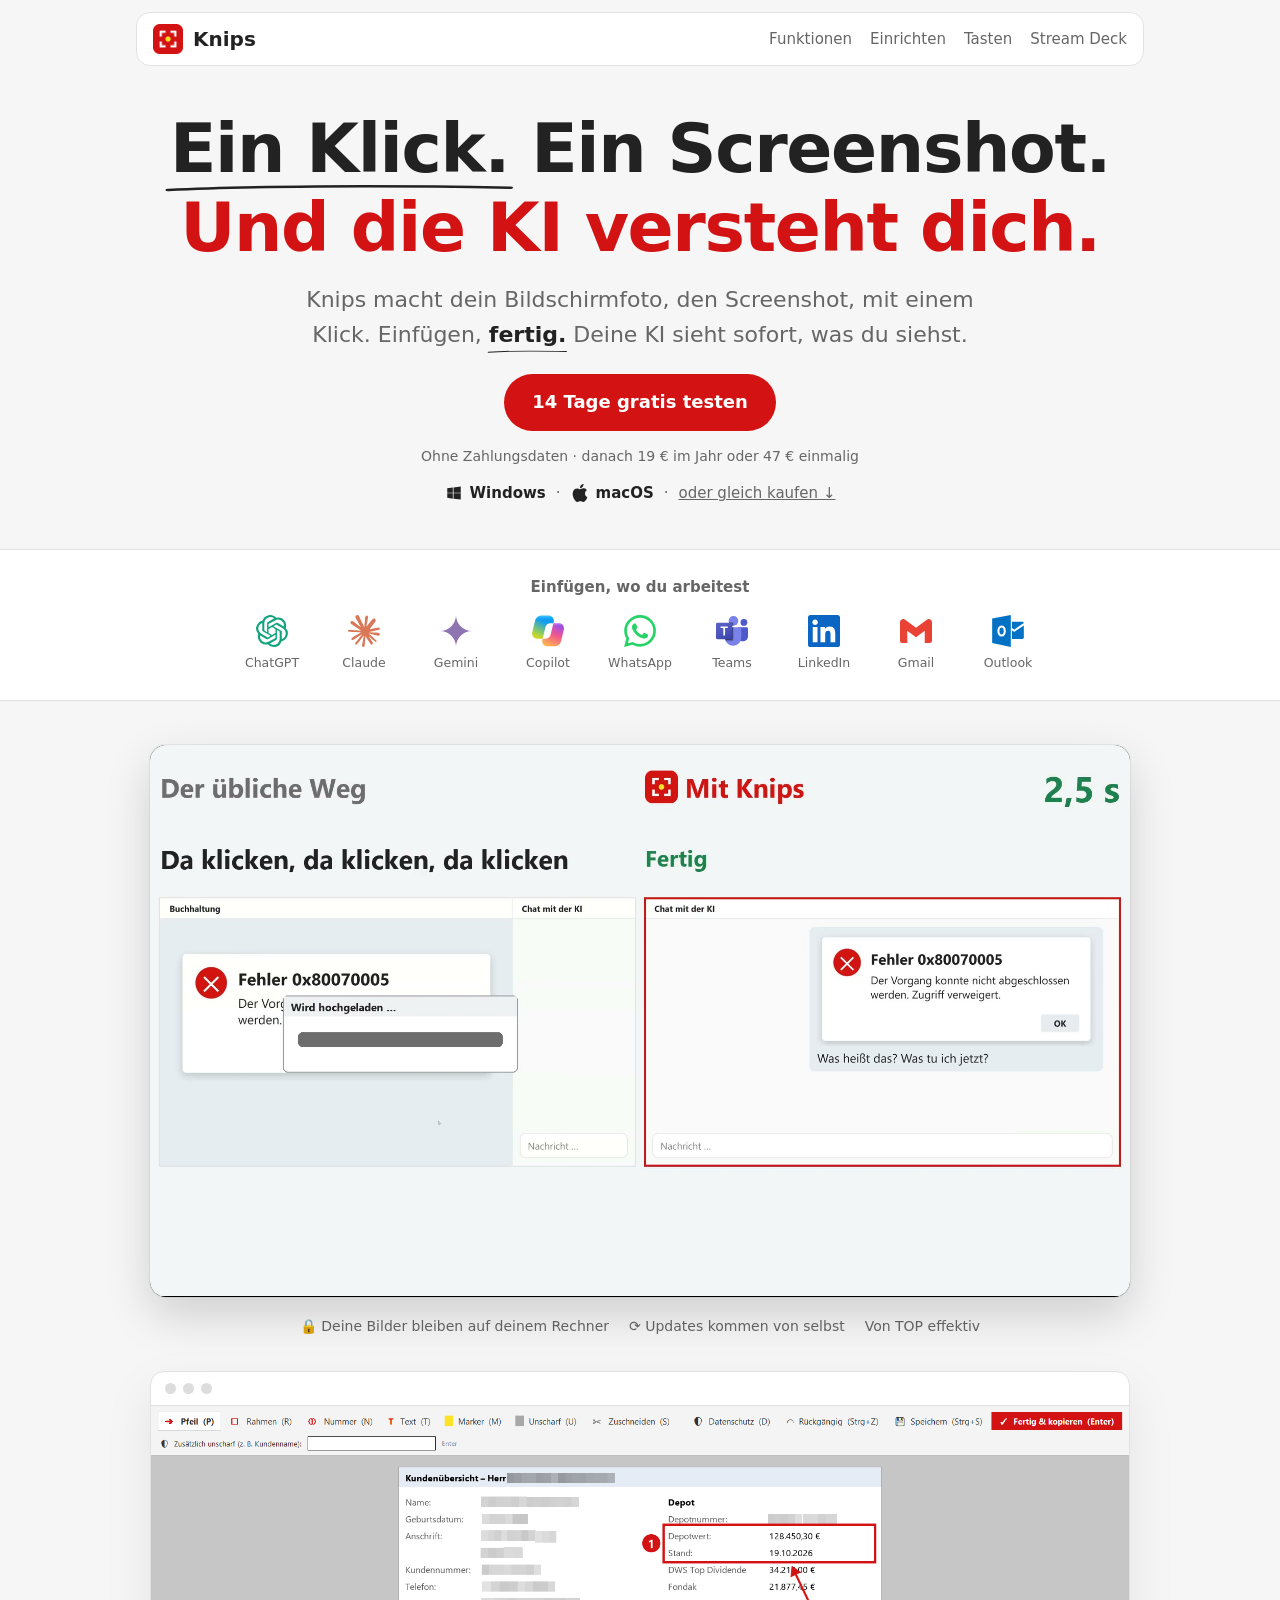
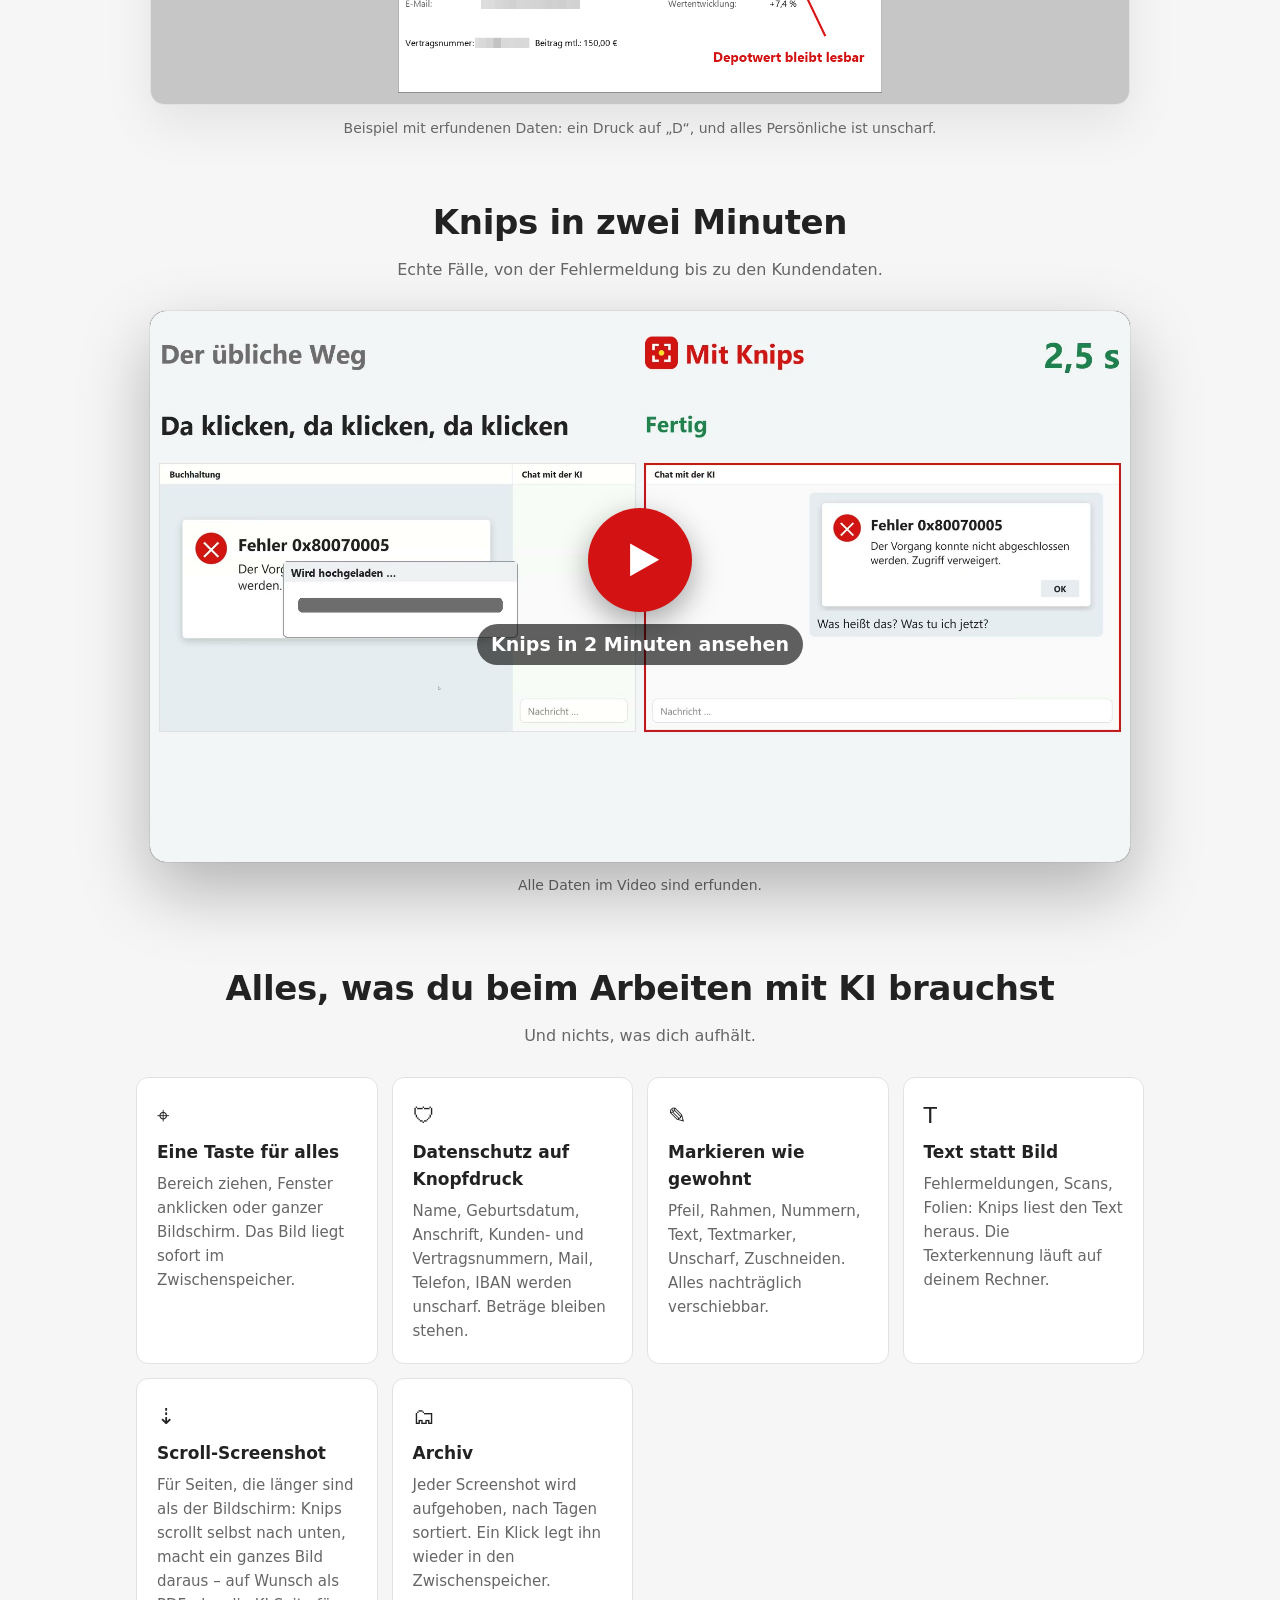
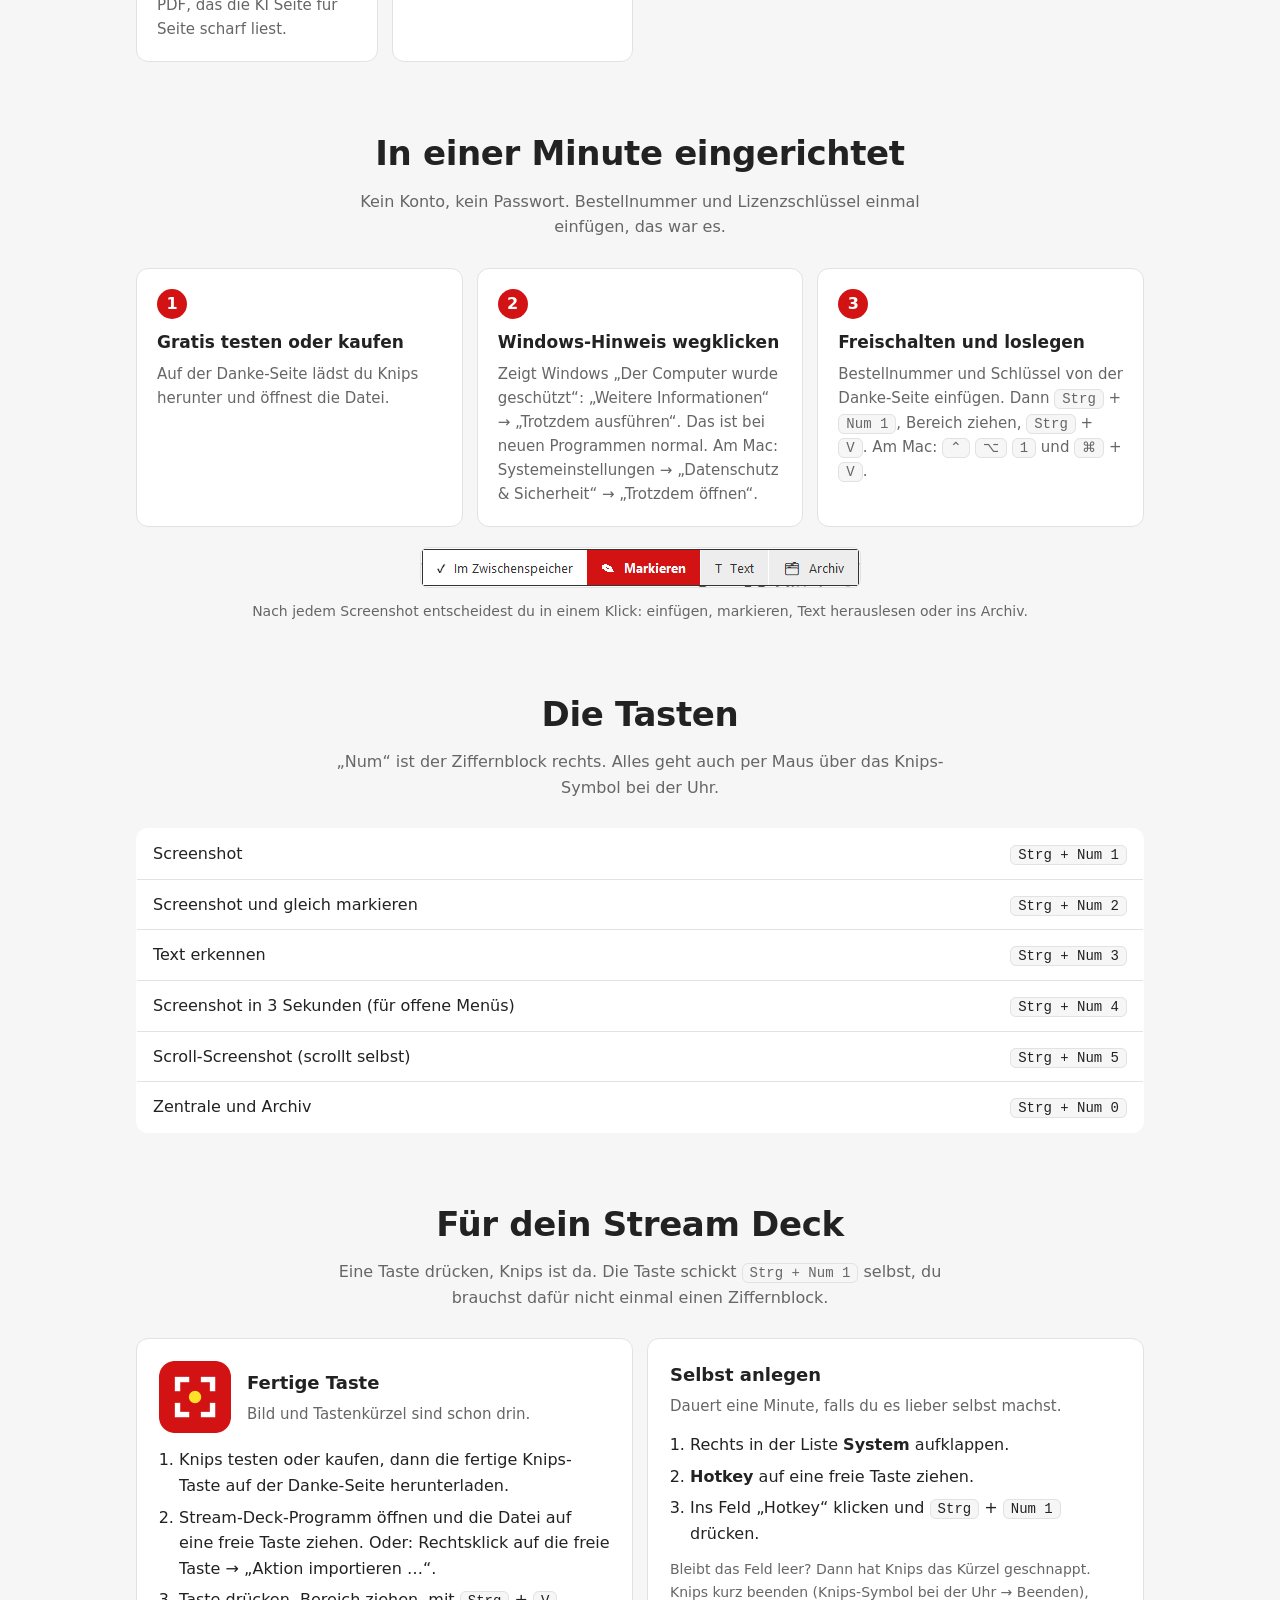
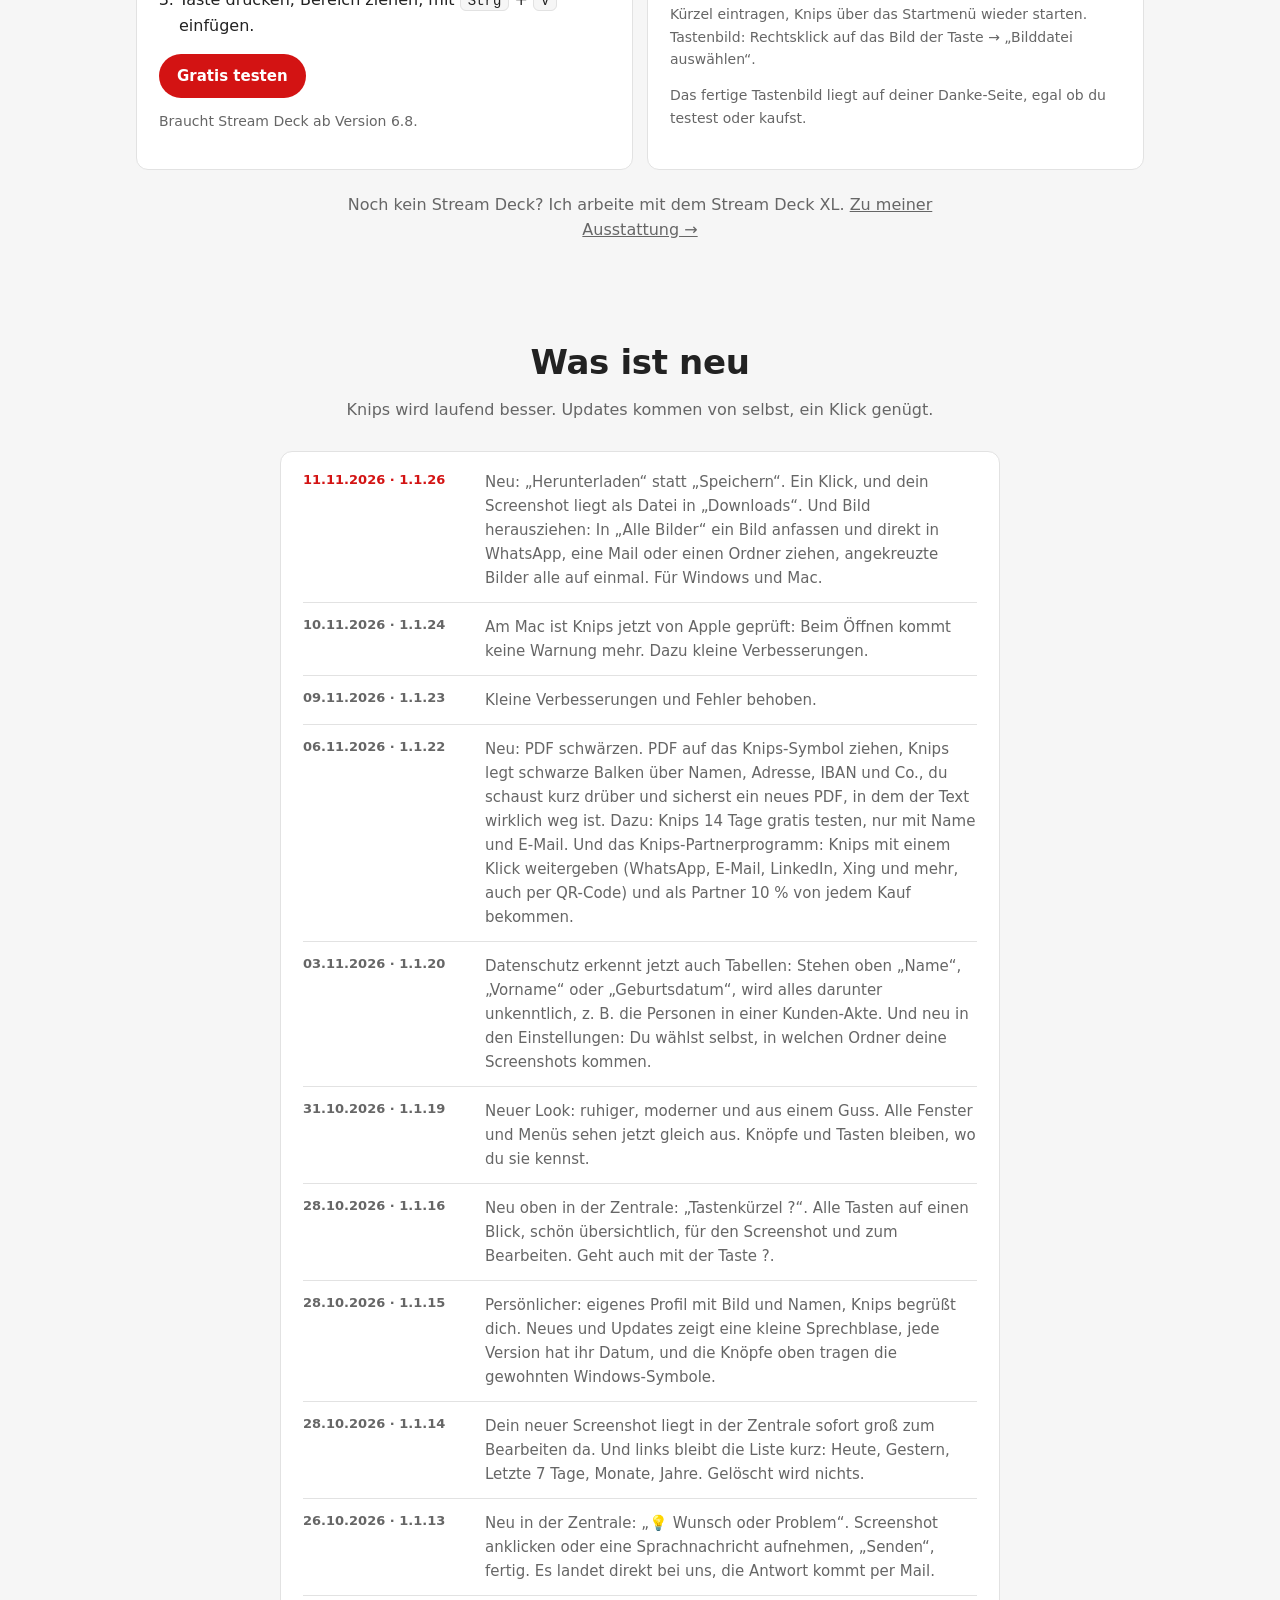
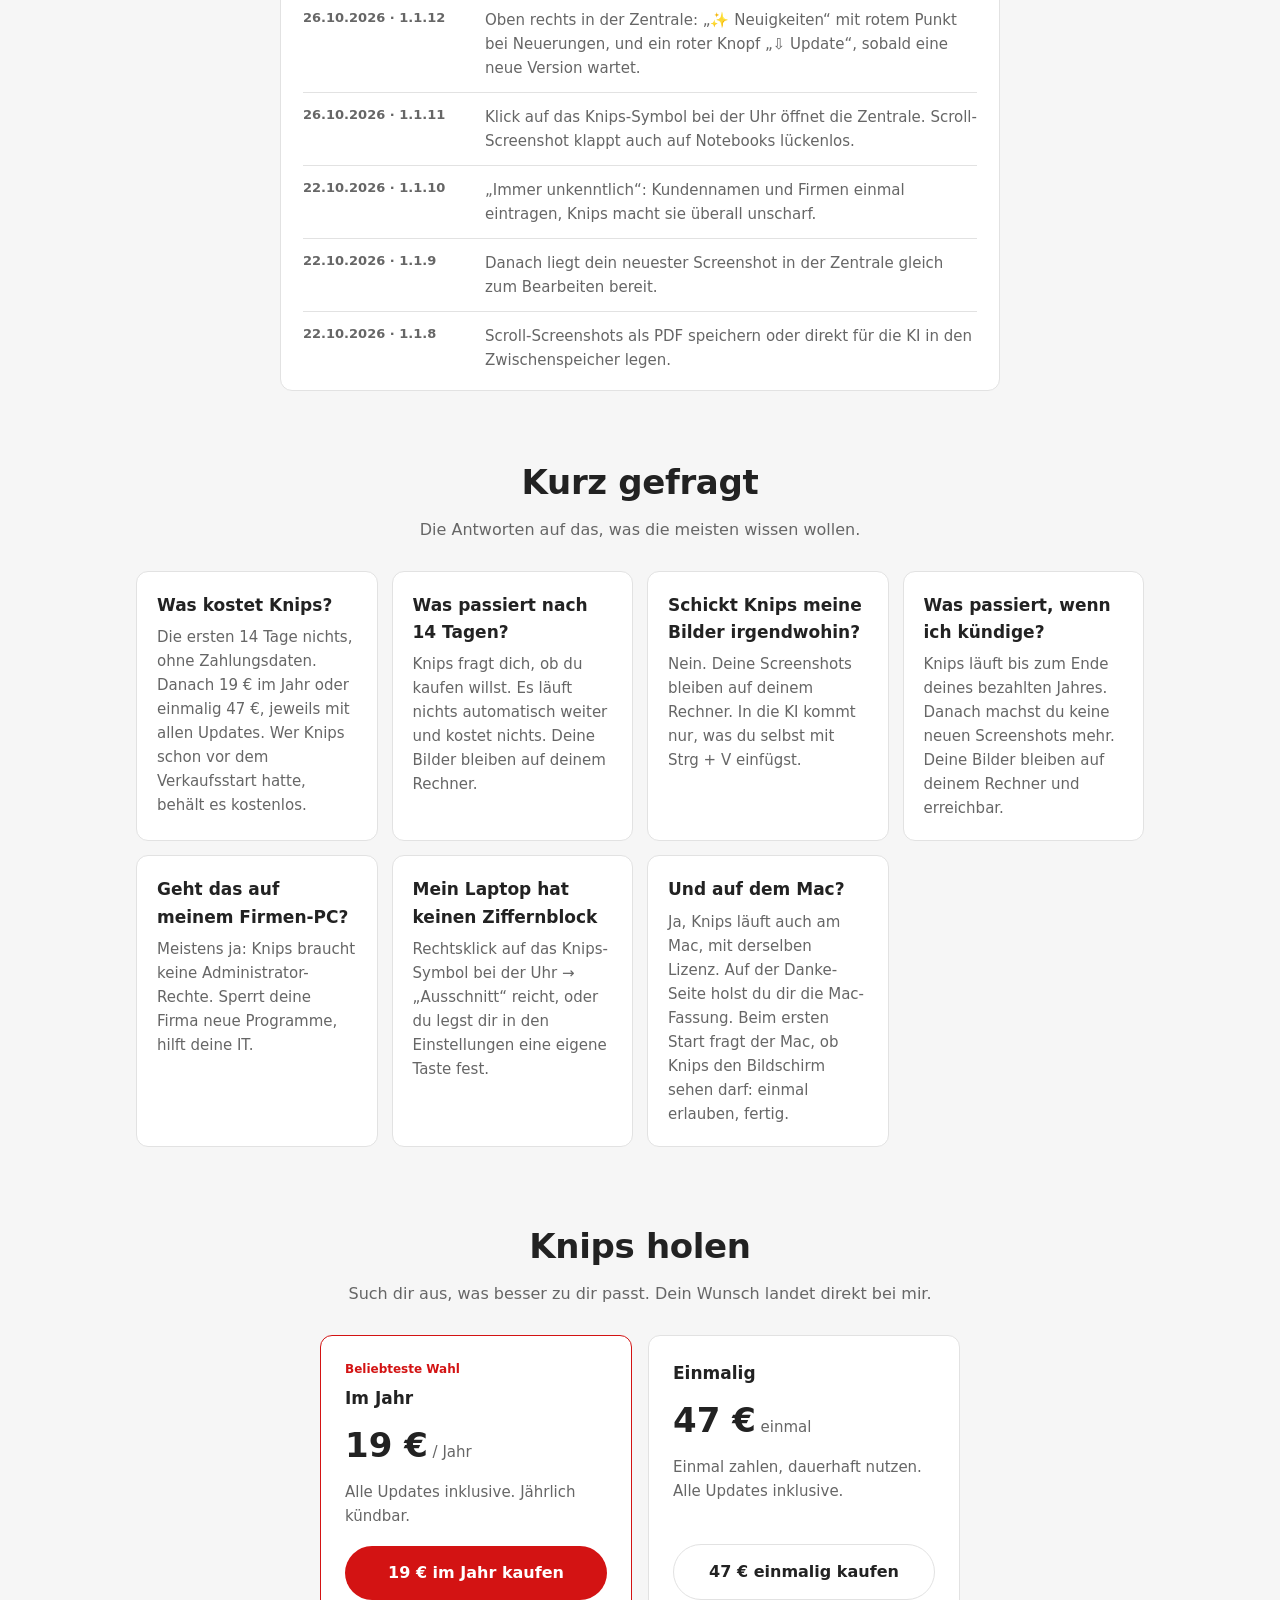
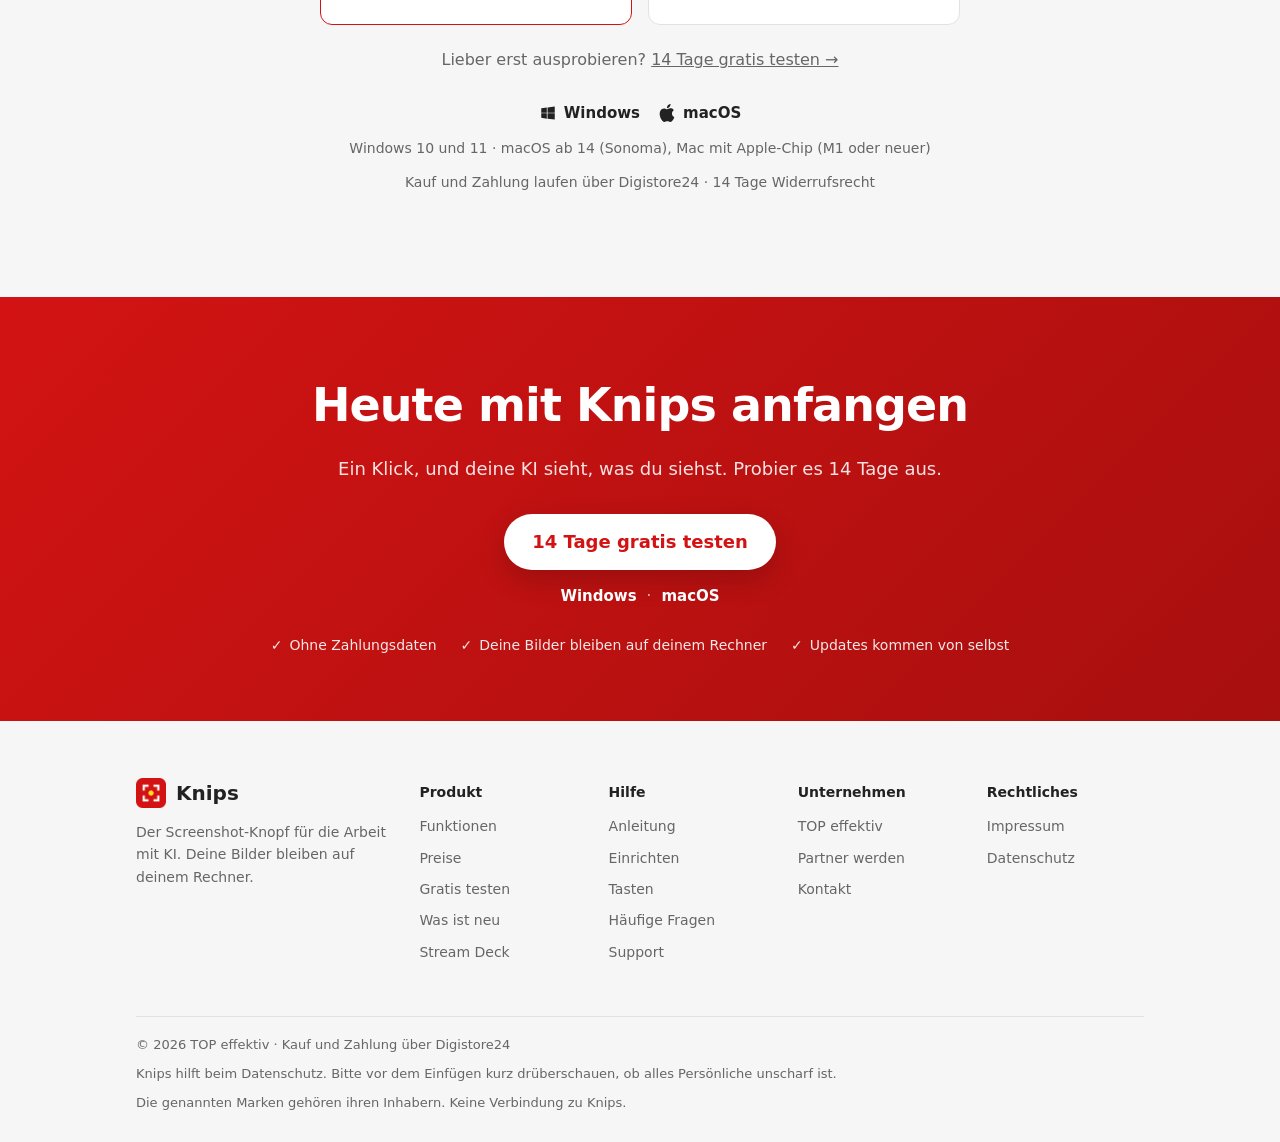
==== commit a61056e3: "Knips 1.1.26 ausliefern: Herunterladen ▾, Bild herausziehen (Windows und Mac), zwei Rechner, Mac-Upd" ====
--- a/index.html
+++ b/index.html
@@ -318,6 +318,7 @@
     <h2>Was ist neu</h2>
     <p class="zwischen">Knips wird laufend besser. Updates kommen von selbst, ein Klick genügt.</p>
     <div class="neuigkeiten">
+      <div class="neu-eintrag"><span class="neu-datum">11.11.2026 · 1.1.26</span><p>Neu: „Herunterladen“ statt „Speichern“. Ein Klick, und dein Screenshot liegt als Datei in „Downloads“. Und Bild herausziehen: In „Alle Bilder“ ein Bild anfassen und direkt in WhatsApp, eine Mail oder einen Ordner ziehen, angekreuzte Bilder alle auf einmal. Für Windows und Mac.</p></div>
       <div class="neu-eintrag"><span class="neu-datum">10.11.2026 · 1.1.24</span><p>Am Mac ist Knips jetzt von Apple geprüft: Beim Öffnen kommt keine Warnung mehr. Dazu kleine Verbesserungen.</p></div>
       <div class="neu-eintrag"><span class="neu-datum">09.11.2026 · 1.1.23</span><p>Kleine Verbesserungen und Fehler behoben.</p></div>
       <div class="neu-eintrag"><span class="neu-datum">06.11.2026 · 1.1.22</span><p>Neu: PDF schwärzen. PDF auf das Knips-Symbol ziehen, Knips legt schwarze Balken über Namen, Adresse, IBAN und Co., du schaust kurz drüber und sicherst ein neues PDF, in dem der Text wirklich weg ist. Dazu: Knips 14 Tage gratis testen, nur mit Name und E-Mail. Und das Knips-Partnerprogramm: Knips mit einem Klick weitergeben (WhatsApp, E-Mail, LinkedIn, Xing und mehr, auch per QR-Code) und als Partner 10 % von jedem Kauf bekommen.</p></div>
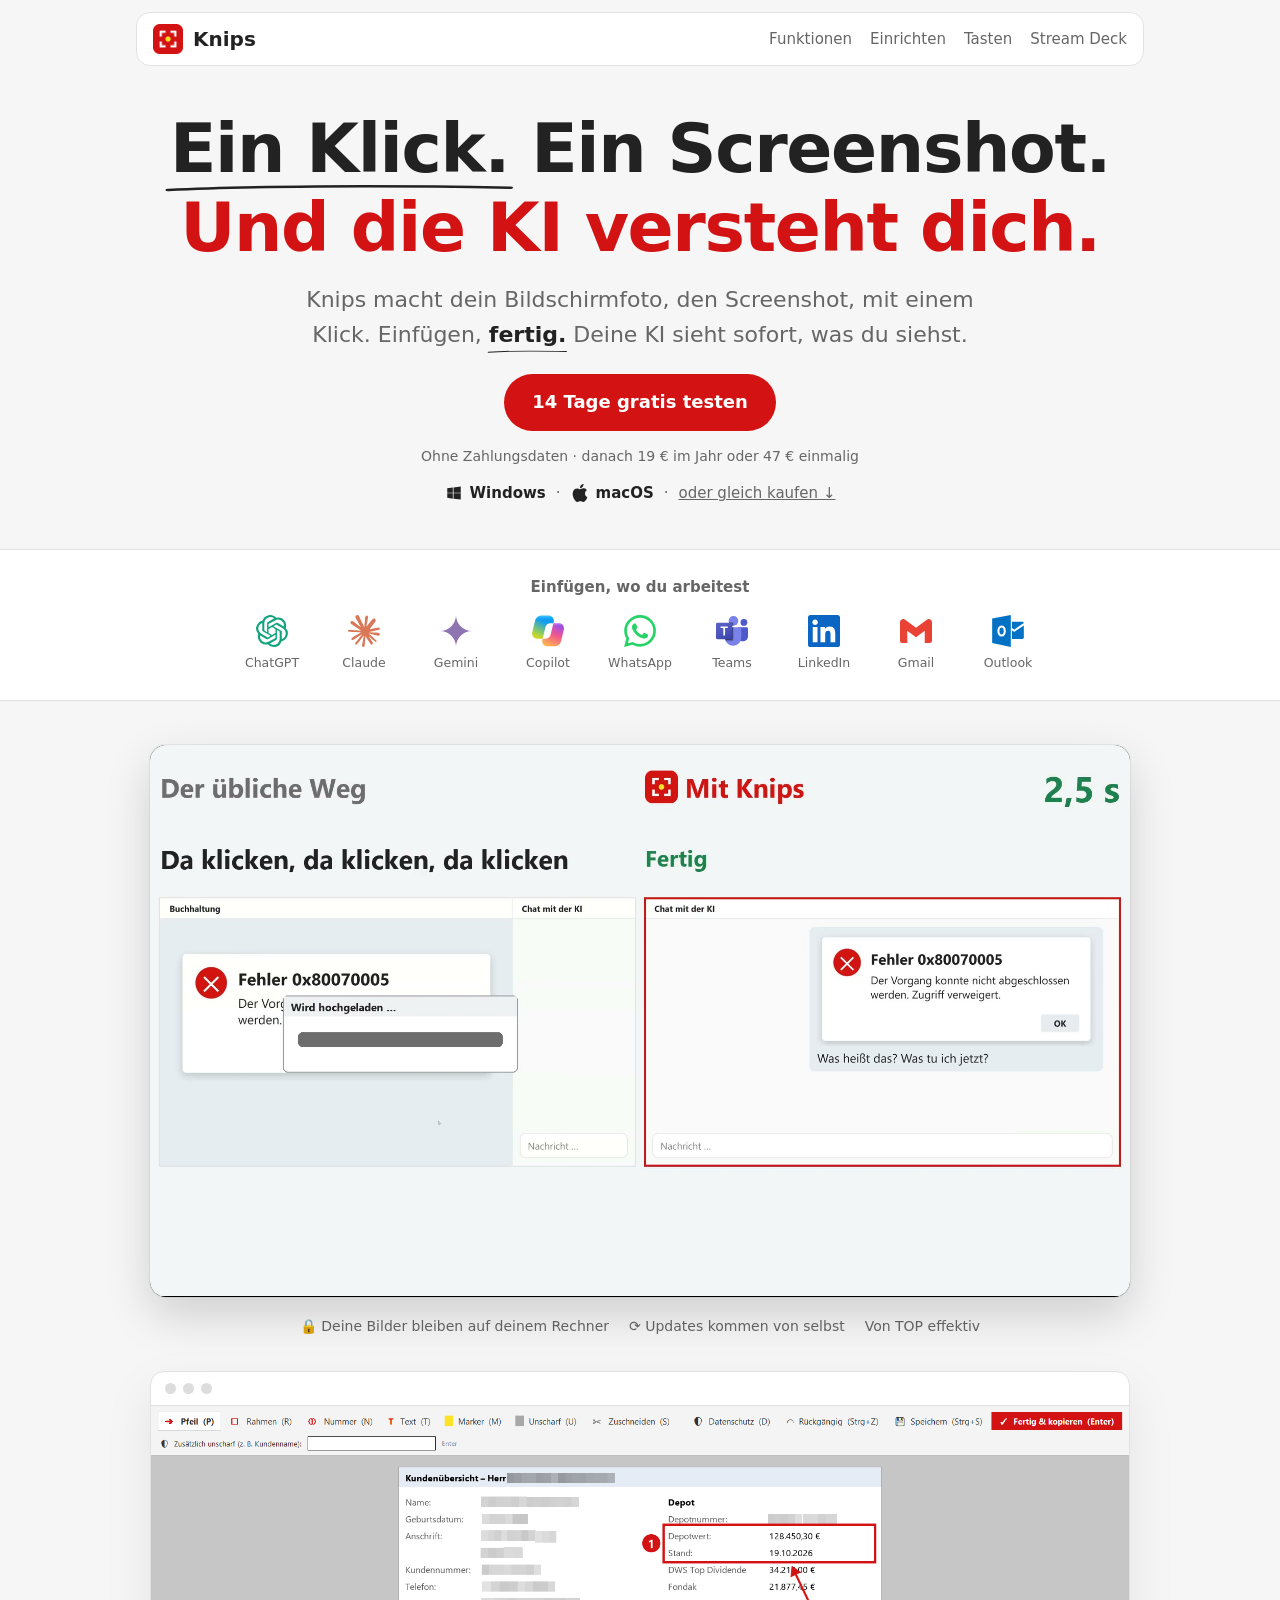
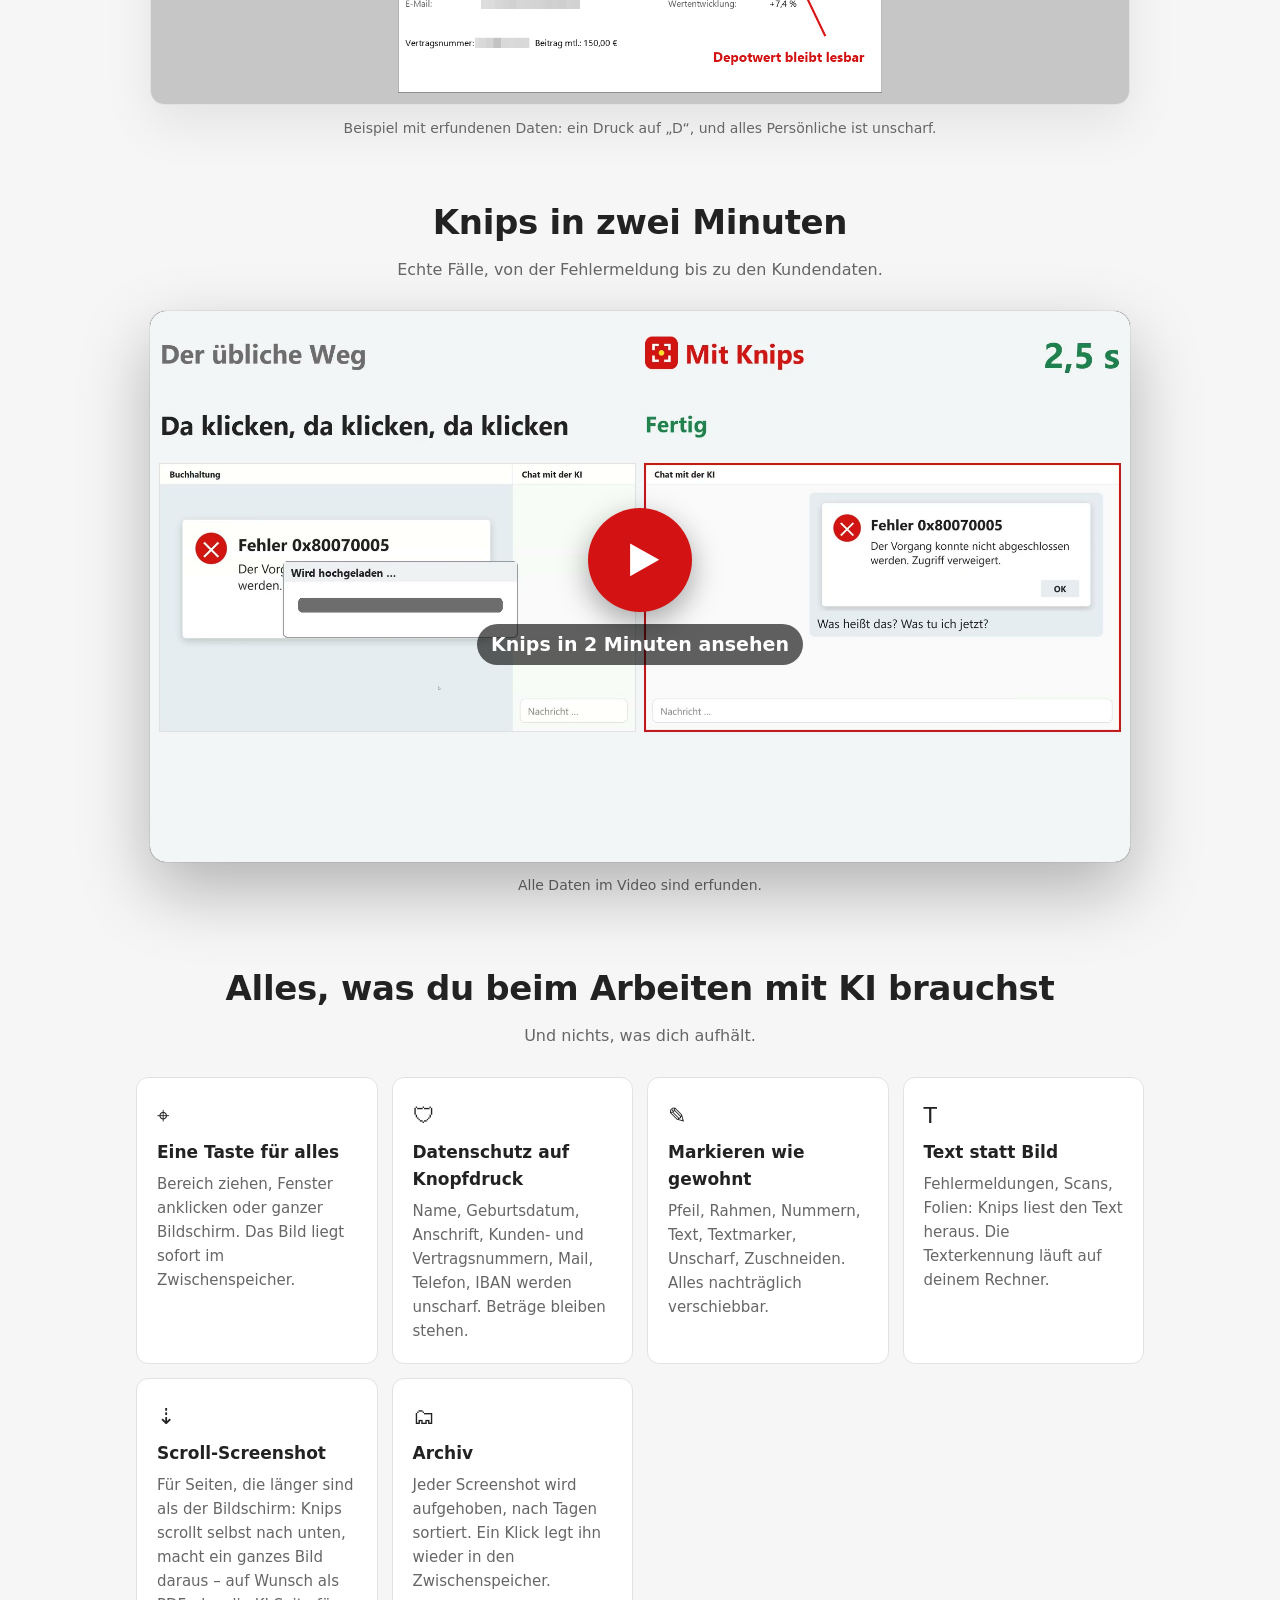
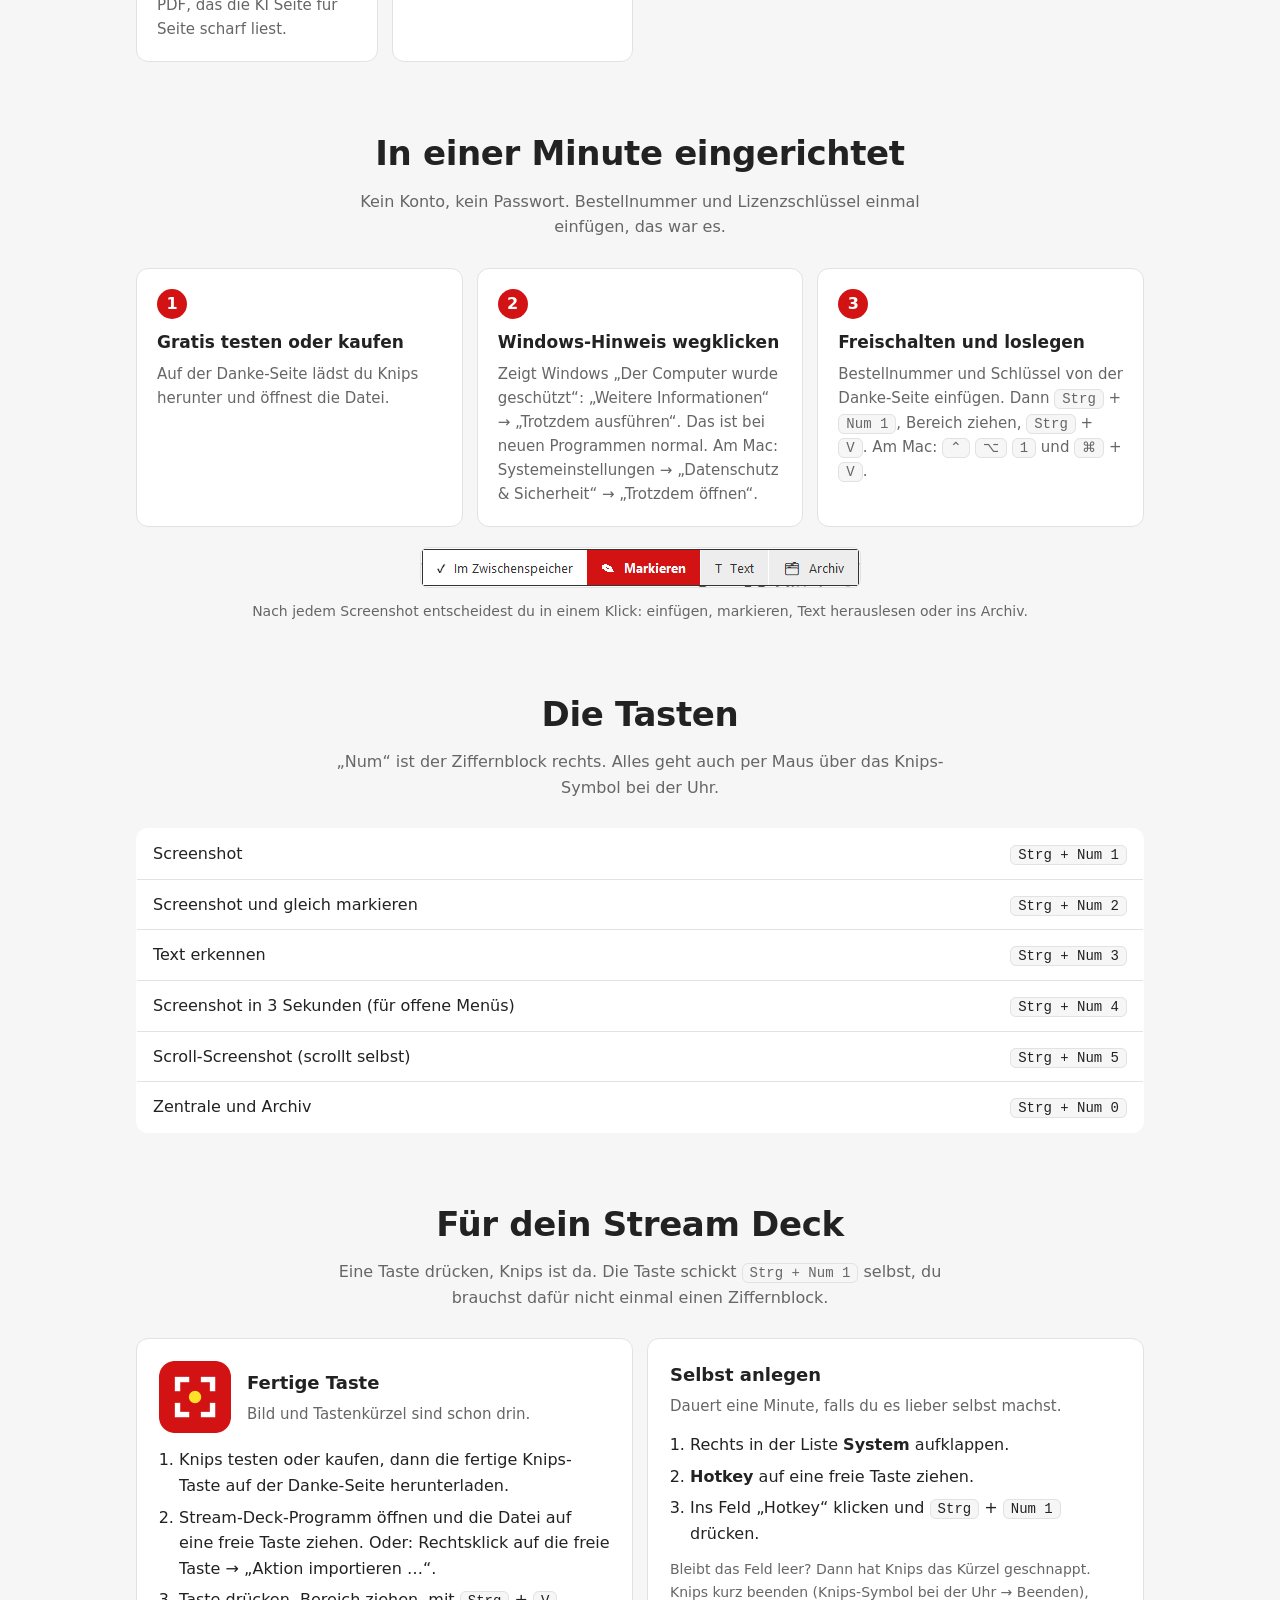
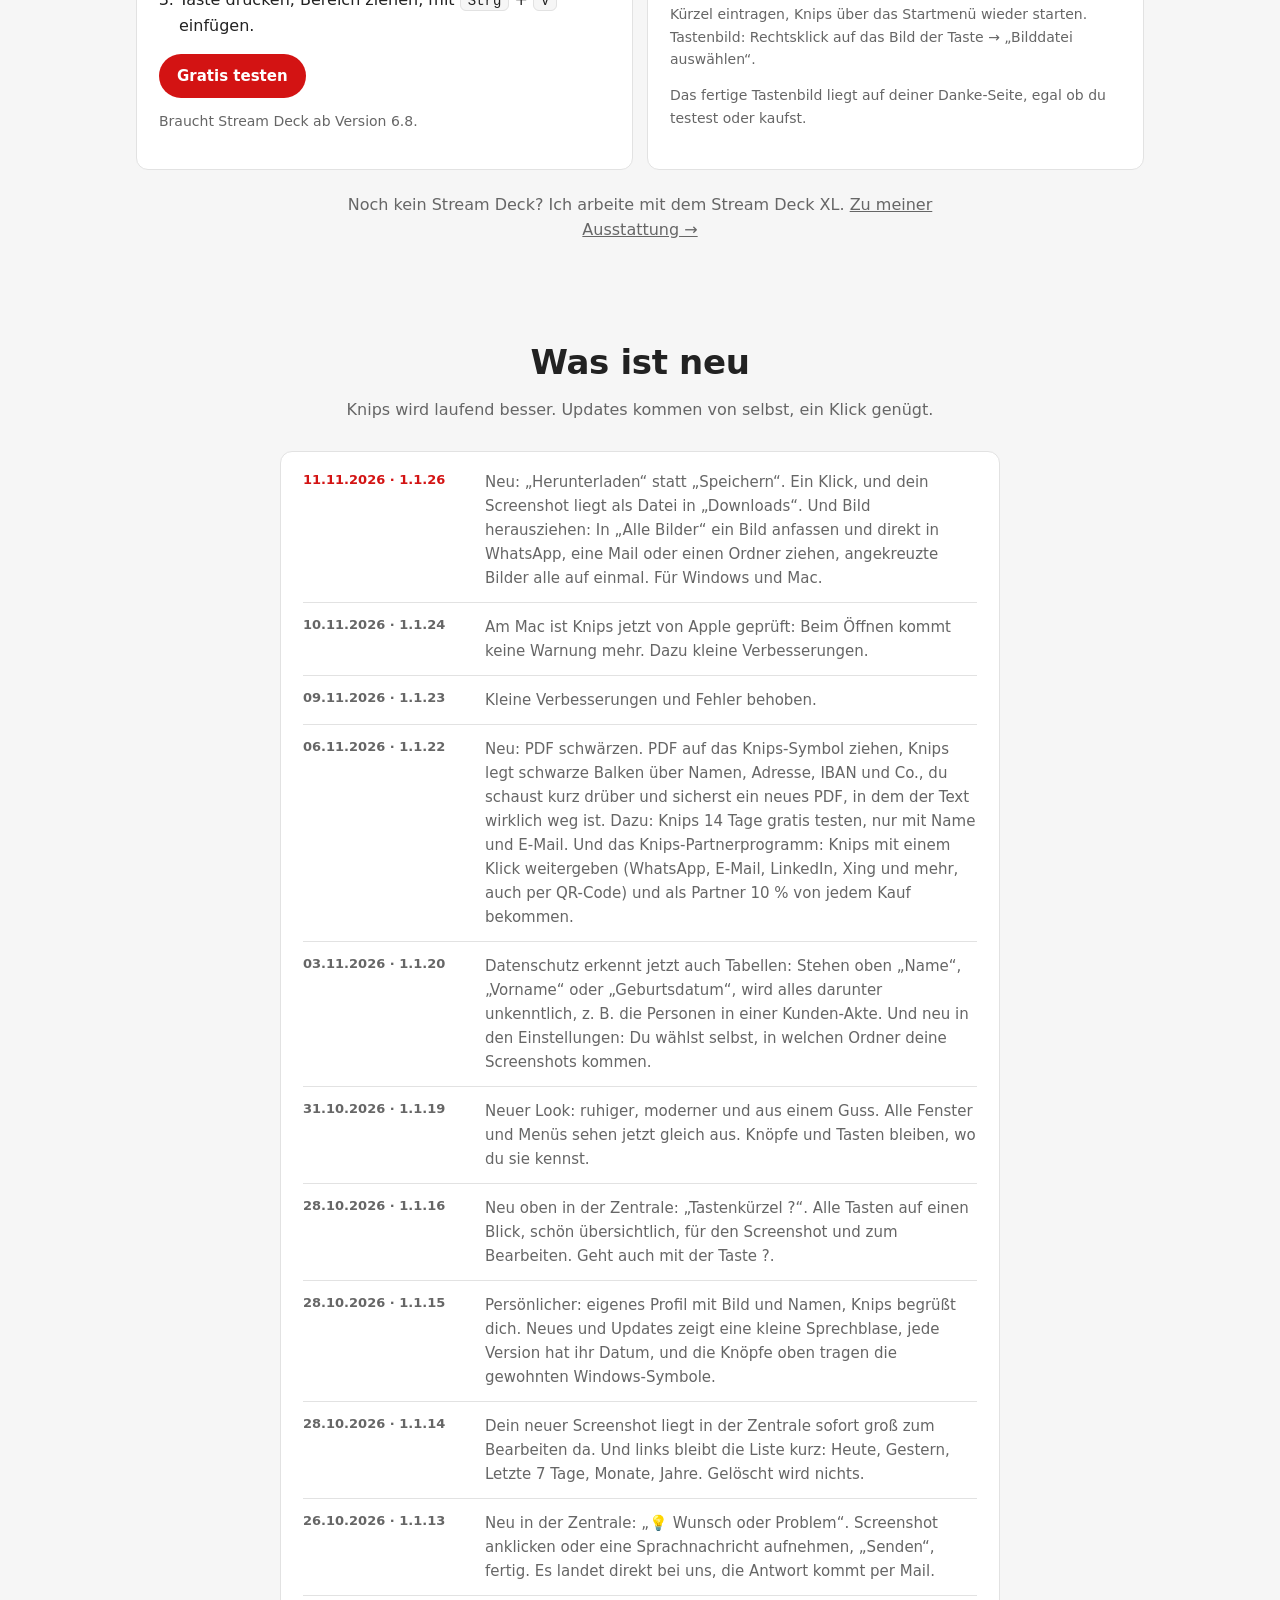
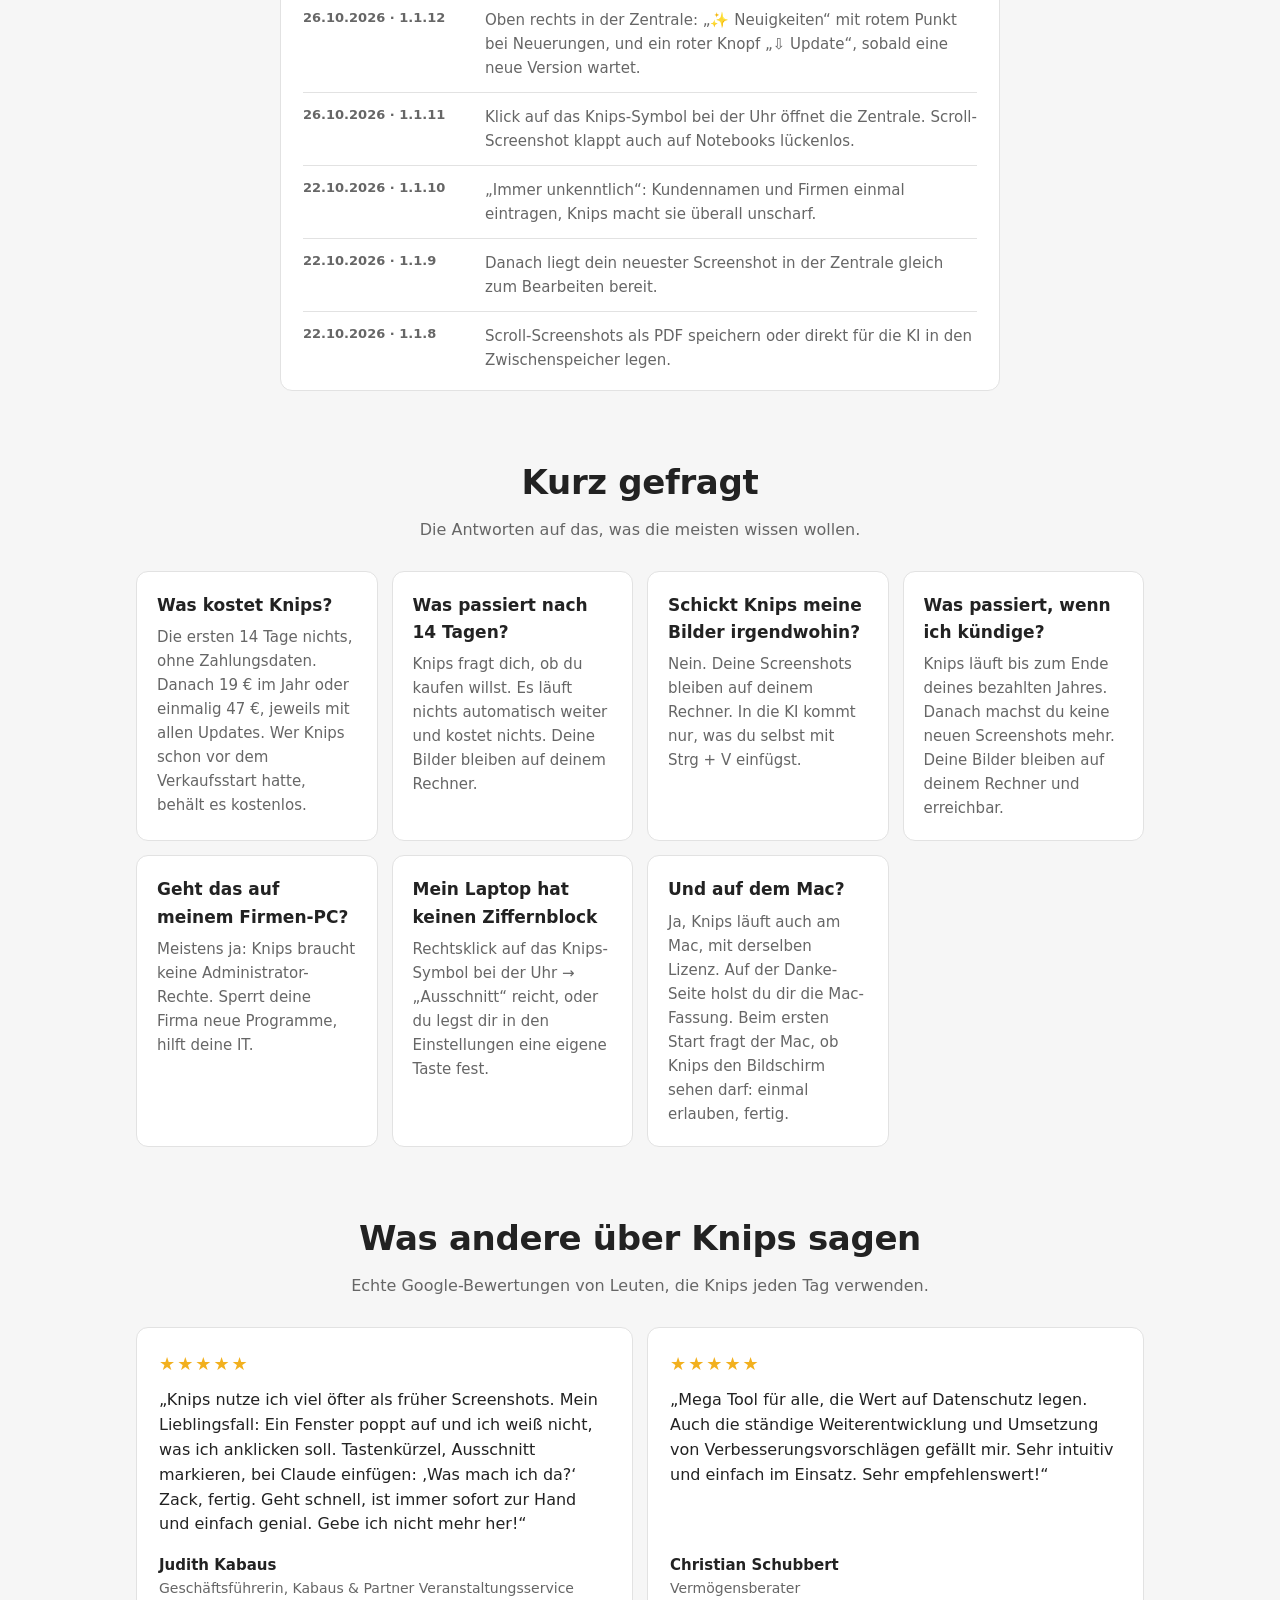
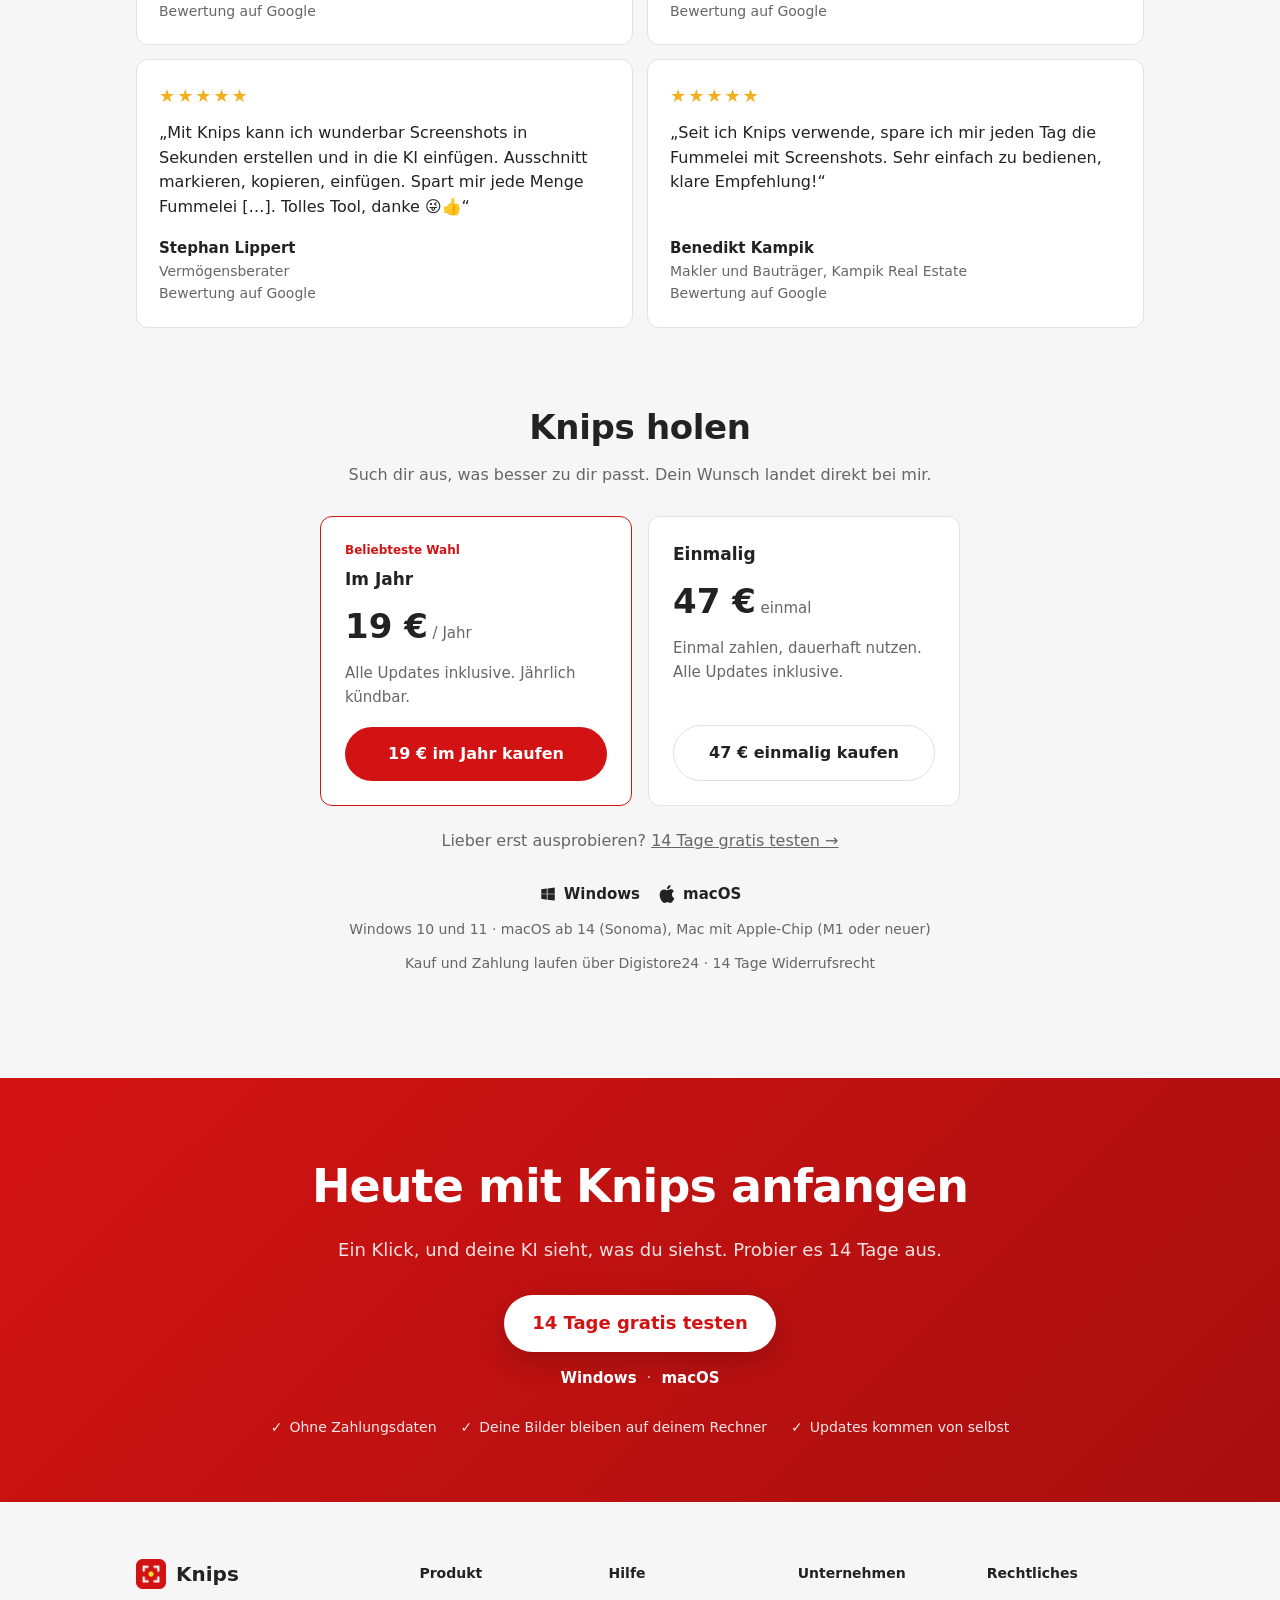
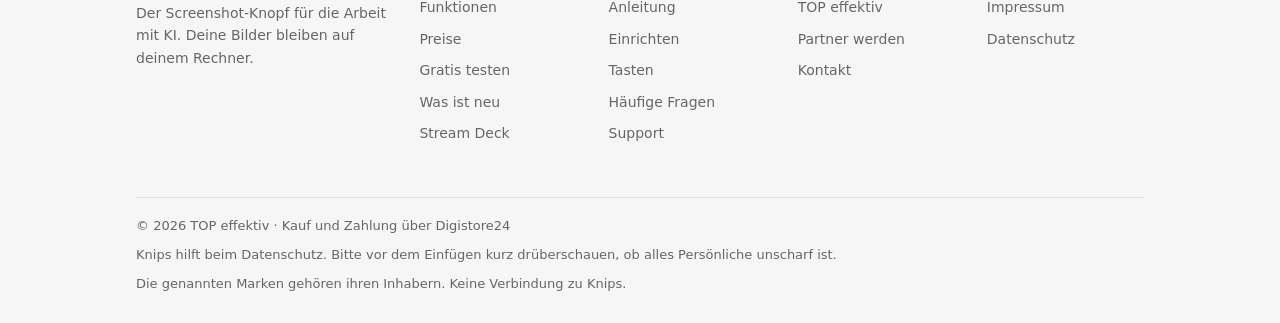
==== commit 0b49a2e3: "Webseite: Stimmen-Block mit vier Google-Bewertungen vor dem Preis Co-Authored-By: Claude Opus 5.5 <n" ====
--- a/index.html
+++ b/index.html
@@ -170,6 +170,14 @@
   .fuss-zeile { display: flex; flex-wrap: wrap; justify-content: space-between; gap: 8px 24px; margin-top: 44px;
                 padding-top: 18px; border-top: 1px solid var(--linie); font-size: 13px; }
   @media (max-width: 760px) { .fuss-raster { grid-template-columns: 1fr 1fr; } .fuss-marke { grid-column: 1 / -1; } }
+  /* Stimmen */
+  .stimmen { display: grid; grid-template-columns: repeat(auto-fit, minmax(min(380px, 100%), 1fr)); gap: 14px; }
+  .stimme { background: var(--karte); border: 1px solid var(--linie); border-radius: 12px; padding: 22px; display: flex; flex-direction: column; margin: 0; }
+  .stimme .sterne { color: #F2B01E; font-size: 18px; letter-spacing: 2px; margin-bottom: 10px; }
+  .stimme blockquote { margin: 0 0 16px; font-size: 16px; line-height: 1.55; flex: 1; }
+  .stimme figcaption { font-size: 14px; color: var(--leise); }
+  .stimme figcaption b { display: block; color: var(--text); font-size: 15px; }
+  .stimme.platzhalter { border-style: dashed; opacity: .55; }
 </style>
 </head>
 <body>
@@ -350,6 +358,33 @@
     </div>
   </section>
 
+  <section id="stimmen">
+    <h2>Was andere über Knips sagen</h2>
+    <p class="zwischen">Echte Google-Bewertungen von Leuten, die Knips jeden Tag verwenden.</p>
+    <div class="stimmen">
+      <figure class="stimme">
+        <div class="sterne" aria-label="5 von 5 Sternen">★★★★★</div>
+        <blockquote>„Knips nutze ich viel öfter als früher Screenshots. Mein Lieblingsfall: Ein Fenster poppt auf und ich weiß nicht, was ich anklicken soll. Tastenkürzel, Ausschnitt markieren, bei Claude einfügen: ‚Was mach ich da?‘ Zack, fertig. Geht schnell, ist immer sofort zur Hand und einfach genial. Gebe ich nicht mehr her!“</blockquote>
+        <figcaption><b>Judith Kabaus</b>Geschäftsführerin, Kabaus &amp; Partner Veranstaltungsservice<br>Bewertung auf Google</figcaption>
+      </figure>
+      <figure class="stimme">
+        <div class="sterne" aria-label="5 von 5 Sternen">★★★★★</div>
+        <blockquote>„Mega Tool für alle, die Wert auf Datenschutz legen. Auch die ständige Weiterentwicklung und Umsetzung von Verbesserungsvorschlägen gefällt mir. Sehr intuitiv und einfach im Einsatz. Sehr empfehlenswert!“</blockquote>
+        <figcaption><b>Christian Schubbert</b>Vermögensberater<br>Bewertung auf Google</figcaption>
+      </figure>
+      <figure class="stimme">
+        <div class="sterne" aria-label="5 von 5 Sternen">★★★★★</div>
+        <blockquote>„Mit Knips kann ich wunderbar Screenshots in Sekunden erstellen und in die KI einfügen. Ausschnitt markieren, kopieren, einfügen. Spart mir jede Menge Fummelei […]. Tolles Tool, danke 😜👍“</blockquote>
+        <figcaption><b>Stephan Lippert</b>Vermögensberater<br>Bewertung auf Google</figcaption>
+      </figure>
+      <figure class="stimme">
+        <div class="sterne" aria-label="5 von 5 Sternen">★★★★★</div>
+        <blockquote>„Seit ich Knips verwende, spare ich mir jeden Tag die Fummelei mit Screenshots. Sehr einfach zu bedienen, klare Empfehlung!“</blockquote>
+        <figcaption><b>Benedikt Kampik</b>Makler und Bauträger, Kampik Real Estate<br>Bewertung auf Google</figcaption>
+      </figure>
+    </div>
+  </section>
+
   <section id="holen" class="abschluss">
     <h2>Knips holen</h2>
     <p class="zwischen">Such dir aus, was besser zu dir passt. Dein Wunsch landet direkt bei mir.</p>
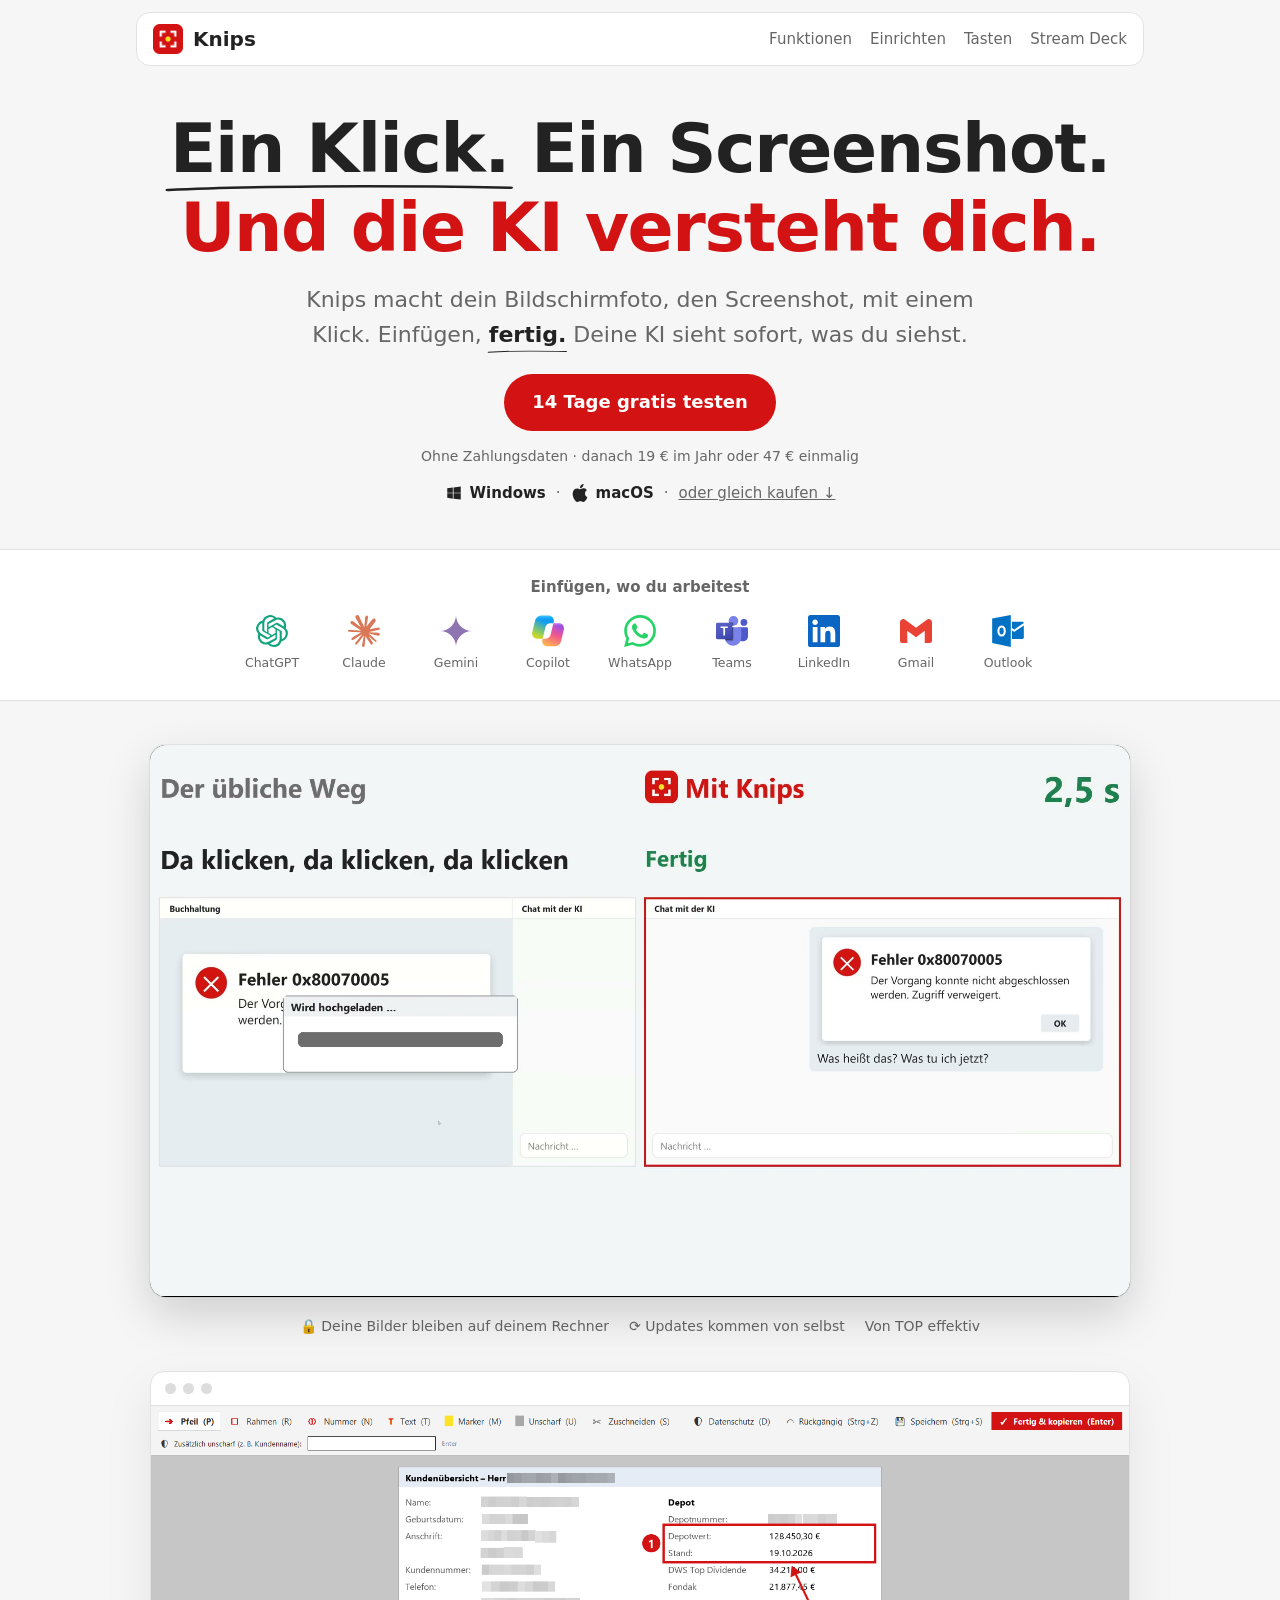
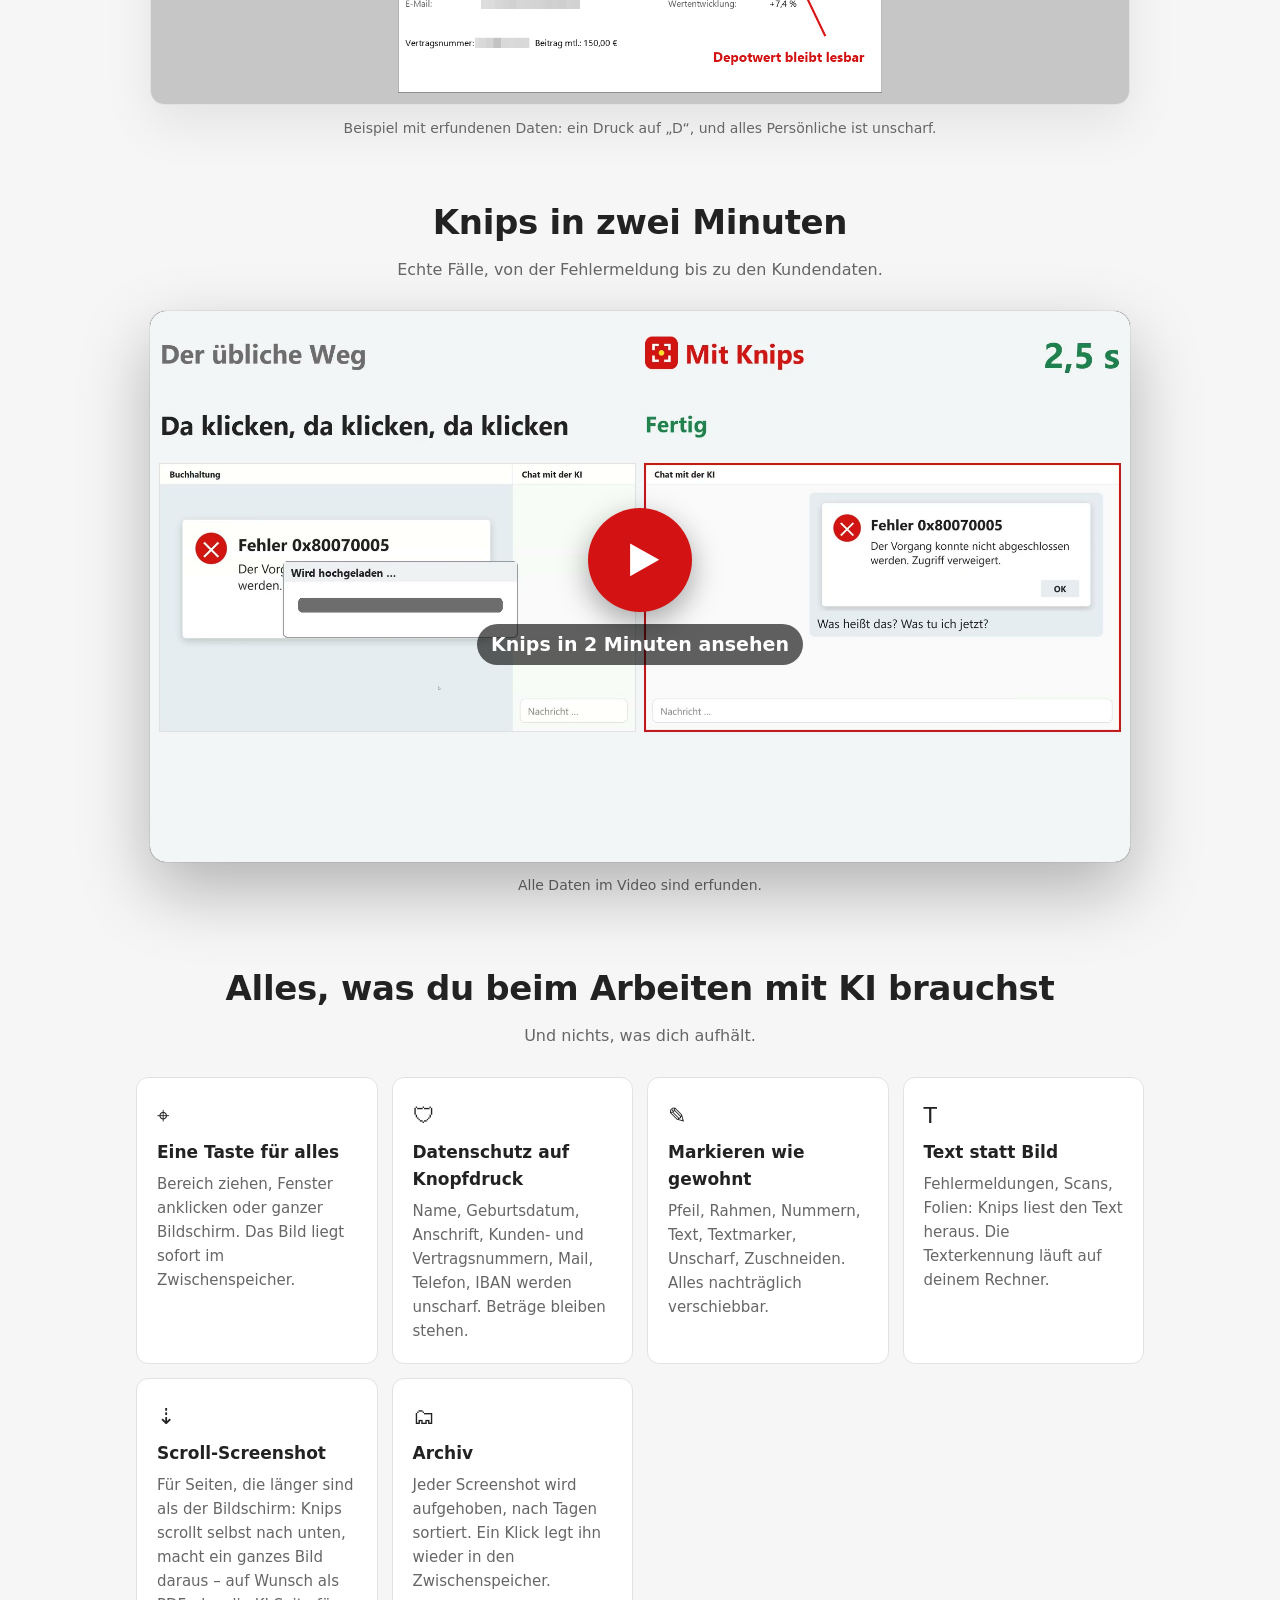
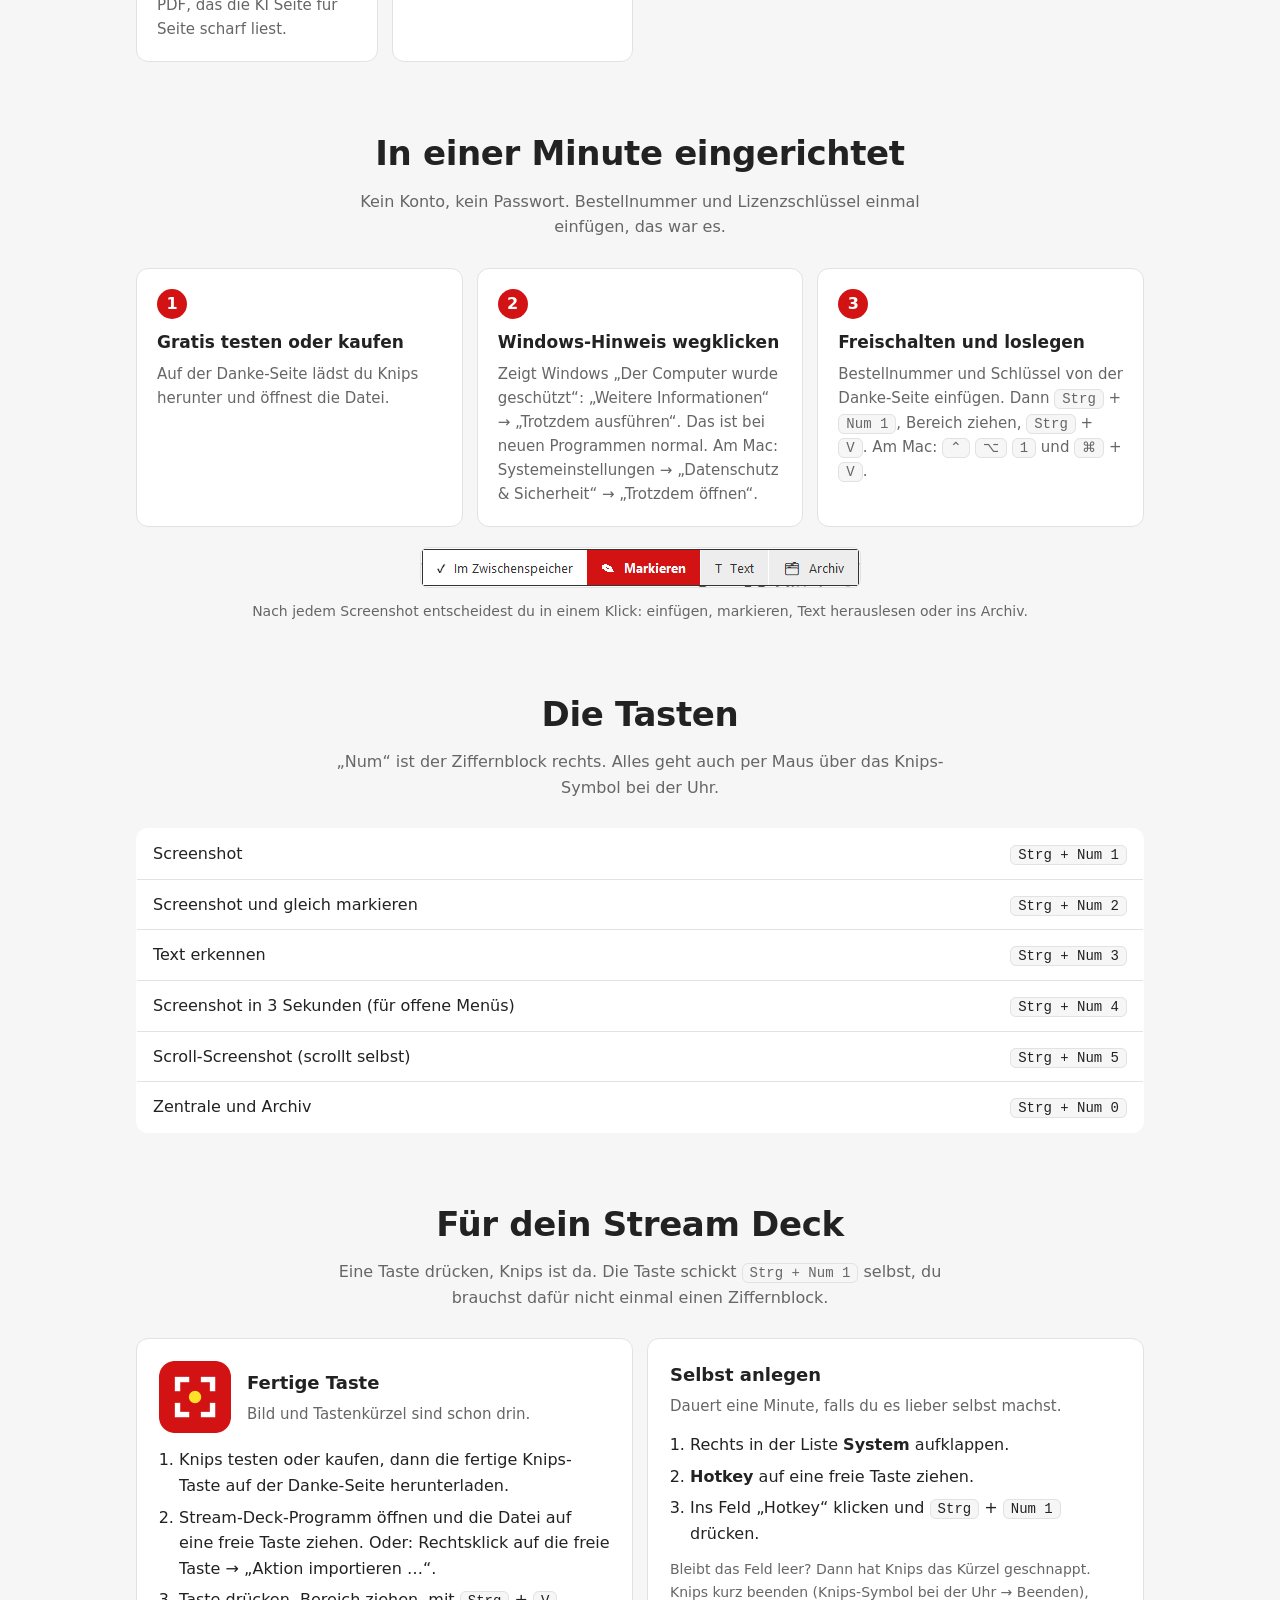
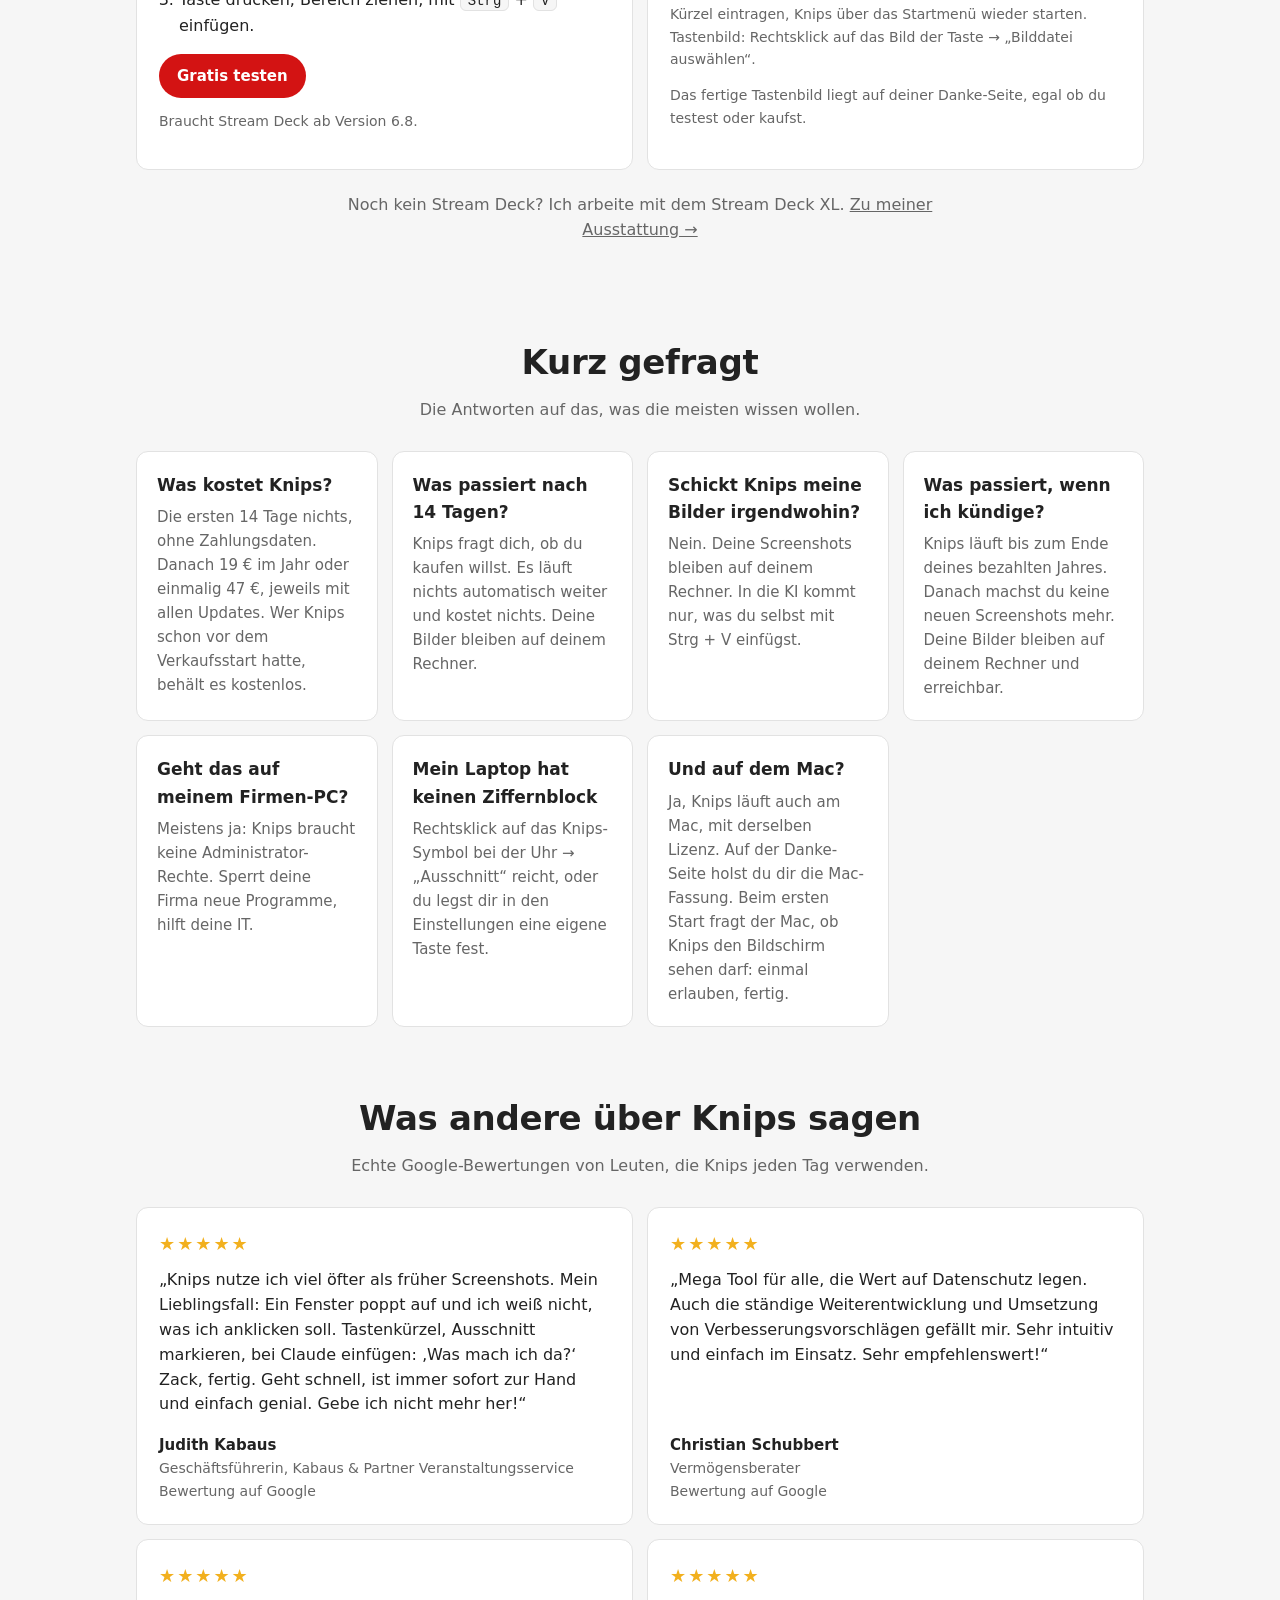
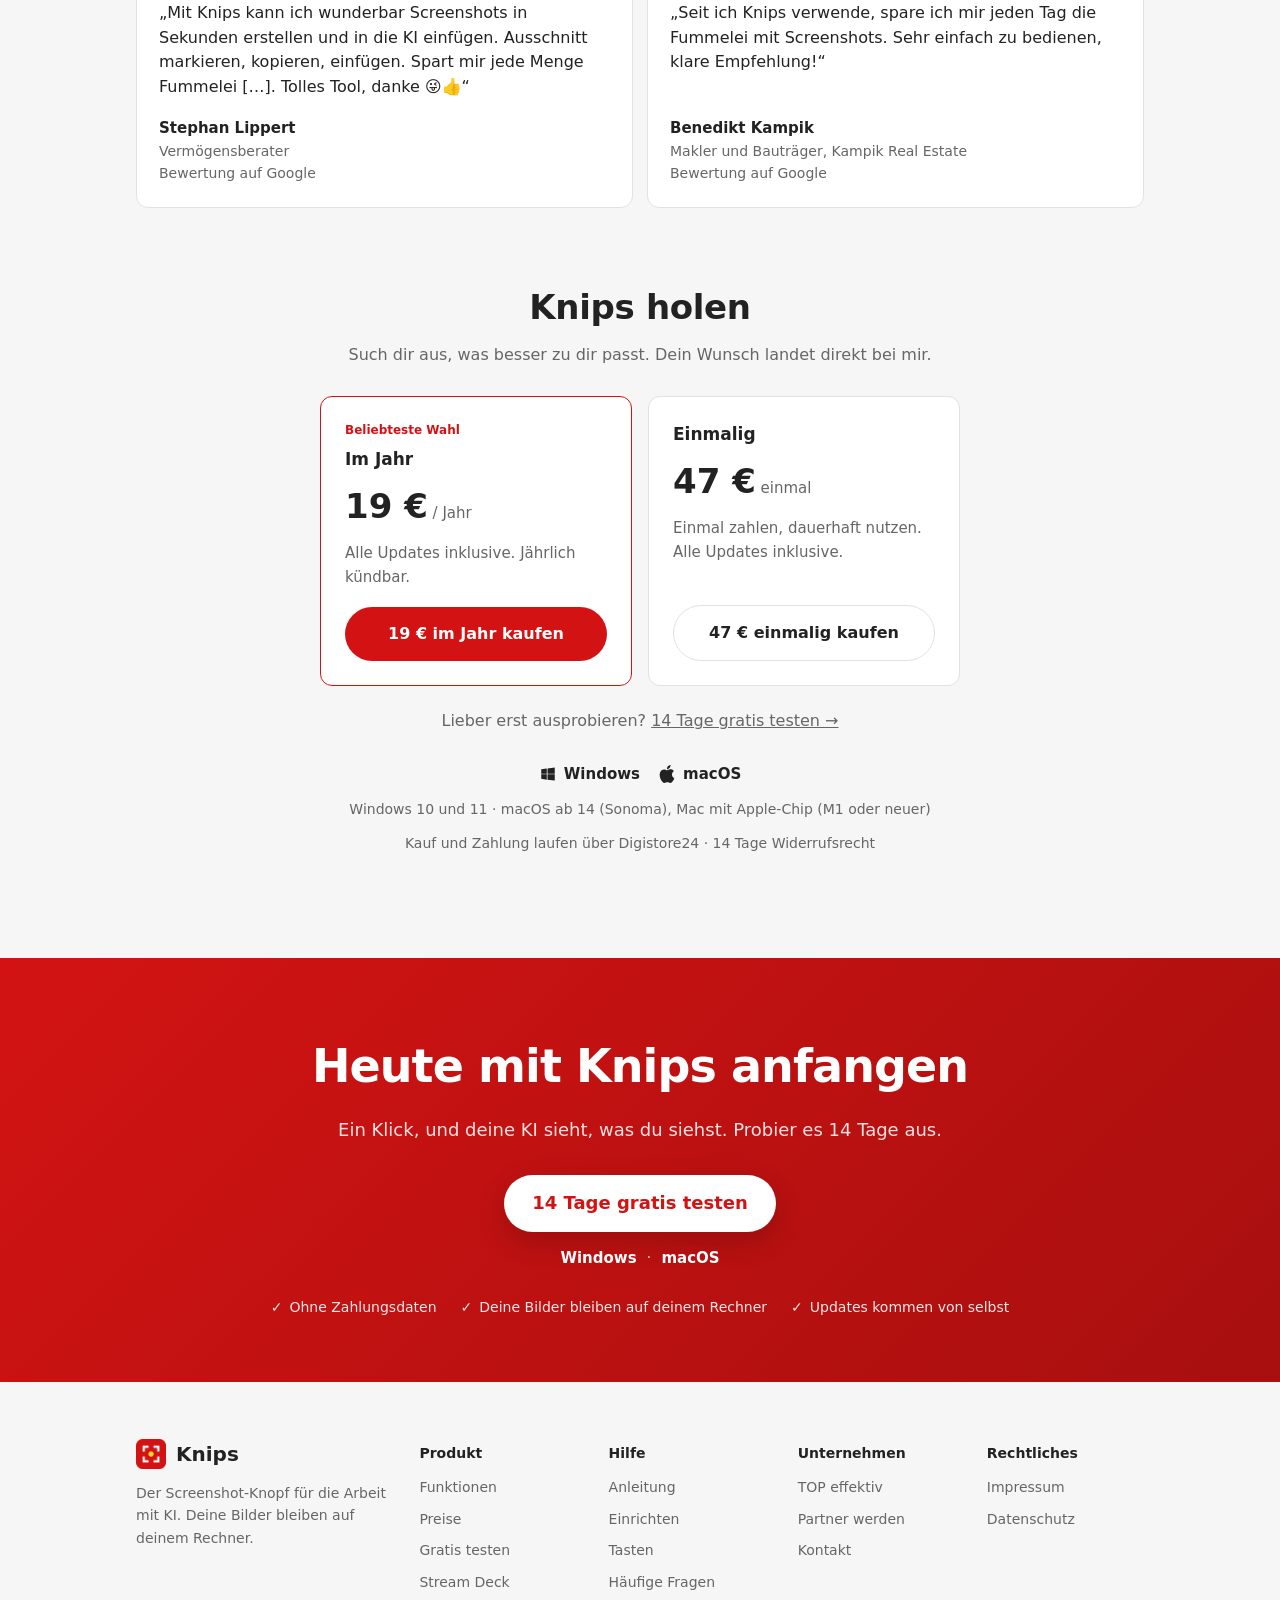
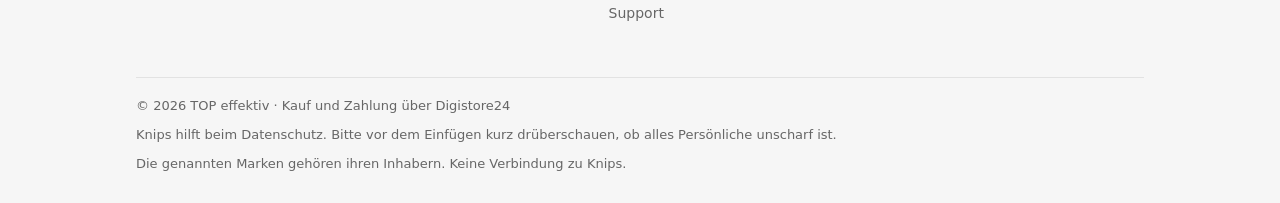
==== commit c3a70045: "Webseite: Abschnitt „Was ist neu“ entfernt (für Käufer uninteressant) Co-Authored-By: Claude Opus 5." ====
--- a/index.html
+++ b/index.html
@@ -322,28 +322,6 @@
     <p class="zwischen" style="margin-top:22px">Noch kein Stream Deck? Ich arbeite mit dem Stream Deck XL. <a href="https://top-effektiv-kloiber.com/ausstattung/#elgato-stream-deck-xl">Zu meiner Ausstattung →</a></p>
   </section>
 
-  <section id="neu">
-    <h2>Was ist neu</h2>
-    <p class="zwischen">Knips wird laufend besser. Updates kommen von selbst, ein Klick genügt.</p>
-    <div class="neuigkeiten">
-      <div class="neu-eintrag"><span class="neu-datum">11.11.2026 · 1.1.26</span><p>Neu: „Herunterladen“ statt „Speichern“. Ein Klick, und dein Screenshot liegt als Datei in „Downloads“. Und Bild herausziehen: In „Alle Bilder“ ein Bild anfassen und direkt in WhatsApp, eine Mail oder einen Ordner ziehen, angekreuzte Bilder alle auf einmal. Für Windows und Mac.</p></div>
-      <div class="neu-eintrag"><span class="neu-datum">10.11.2026 · 1.1.24</span><p>Am Mac ist Knips jetzt von Apple geprüft: Beim Öffnen kommt keine Warnung mehr. Dazu kleine Verbesserungen.</p></div>
-      <div class="neu-eintrag"><span class="neu-datum">09.11.2026 · 1.1.23</span><p>Kleine Verbesserungen und Fehler behoben.</p></div>
-      <div class="neu-eintrag"><span class="neu-datum">06.11.2026 · 1.1.22</span><p>Neu: PDF schwärzen. PDF auf das Knips-Symbol ziehen, Knips legt schwarze Balken über Namen, Adresse, IBAN und Co., du schaust kurz drüber und sicherst ein neues PDF, in dem der Text wirklich weg ist. Dazu: Knips 14 Tage gratis testen, nur mit Name und E-Mail. Und das Knips-Partnerprogramm: Knips mit einem Klick weitergeben (WhatsApp, E-Mail, LinkedIn, Xing und mehr, auch per QR-Code) und als Partner 10 % von jedem Kauf bekommen.</p></div>
-      <div class="neu-eintrag"><span class="neu-datum">03.11.2026 · 1.1.20</span><p>Datenschutz erkennt jetzt auch Tabellen: Stehen oben „Name“, „Vorname“ oder „Geburtsdatum“, wird alles darunter unkenntlich, z. B. die Personen in einer Kunden-Akte. Und neu in den Einstellungen: Du wählst selbst, in welchen Ordner deine Screenshots kommen.</p></div>
-      <div class="neu-eintrag"><span class="neu-datum">31.10.2026 · 1.1.19</span><p>Neuer Look: ruhiger, moderner und aus einem Guss. Alle Fenster und Menüs sehen jetzt gleich aus. Knöpfe und Tasten bleiben, wo du sie kennst.</p></div>
-      <div class="neu-eintrag"><span class="neu-datum">28.10.2026 · 1.1.16</span><p>Neu oben in der Zentrale: „Tastenkürzel ?“. Alle Tasten auf einen Blick, schön übersichtlich, für den Screenshot und zum Bearbeiten. Geht auch mit der Taste ?.</p></div>
-      <div class="neu-eintrag"><span class="neu-datum">28.10.2026 · 1.1.15</span><p>Persönlicher: eigenes Profil mit Bild und Namen, Knips begrüßt dich. Neues und Updates zeigt eine kleine Sprechblase, jede Version hat ihr Datum, und die Knöpfe oben tragen die gewohnten Windows-Symbole.</p></div>
-      <div class="neu-eintrag"><span class="neu-datum">28.10.2026 · 1.1.14</span><p>Dein neuer Screenshot liegt in der Zentrale sofort groß zum Bearbeiten da. Und links bleibt die Liste kurz: Heute, Gestern, Letzte 7 Tage, Monate, Jahre. Gelöscht wird nichts.</p></div>
-      <div class="neu-eintrag"><span class="neu-datum">26.10.2026 · 1.1.13</span><p>Neu in der Zentrale: „💡 Wunsch oder Problem“. Screenshot anklicken oder eine Sprachnachricht aufnehmen, „Senden“, fertig. Es landet direkt bei uns, die Antwort kommt per Mail.</p></div>
-      <div class="neu-eintrag"><span class="neu-datum">26.10.2026 · 1.1.12</span><p>Oben rechts in der Zentrale: „✨ Neuigkeiten“ mit rotem Punkt bei Neuerungen, und ein roter Knopf „⇩ Update“, sobald eine neue Version wartet.</p></div>
-      <div class="neu-eintrag"><span class="neu-datum">26.10.2026 · 1.1.11</span><p>Klick auf das Knips-Symbol bei der Uhr öffnet die Zentrale. Scroll-Screenshot klappt auch auf Notebooks lückenlos.</p></div>
-      <div class="neu-eintrag"><span class="neu-datum">22.10.2026 · 1.1.10</span><p>„Immer unkenntlich“: Kundennamen und Firmen einmal eintragen, Knips macht sie überall unscharf.</p></div>
-      <div class="neu-eintrag"><span class="neu-datum">22.10.2026 · 1.1.9</span><p>Danach liegt dein neuester Screenshot in der Zentrale gleich zum Bearbeiten bereit.</p></div>
-      <div class="neu-eintrag"><span class="neu-datum">22.10.2026 · 1.1.8</span><p>Scroll-Screenshots als PDF speichern oder direkt für die KI in den Zwischenspeicher legen.</p></div>
-    </div>
-  </section>
-
   <section id="fragen">
     <h2>Kurz gefragt</h2>
     <p class="zwischen">Die Antworten auf das, was die meisten wissen wollen.</p>
@@ -437,7 +415,6 @@
           <li><a href="#funktionen">Funktionen</a></li>
           <li><a href="#preise">Preise</a></li>
           <li><a href="https://www.digistore24.com/product/761216">Gratis testen</a></li>
-          <li><a href="#neu">Was ist neu</a></li>
           <li><a href="streamdeck.html">Stream Deck</a></li>
         </ul>
       </div>
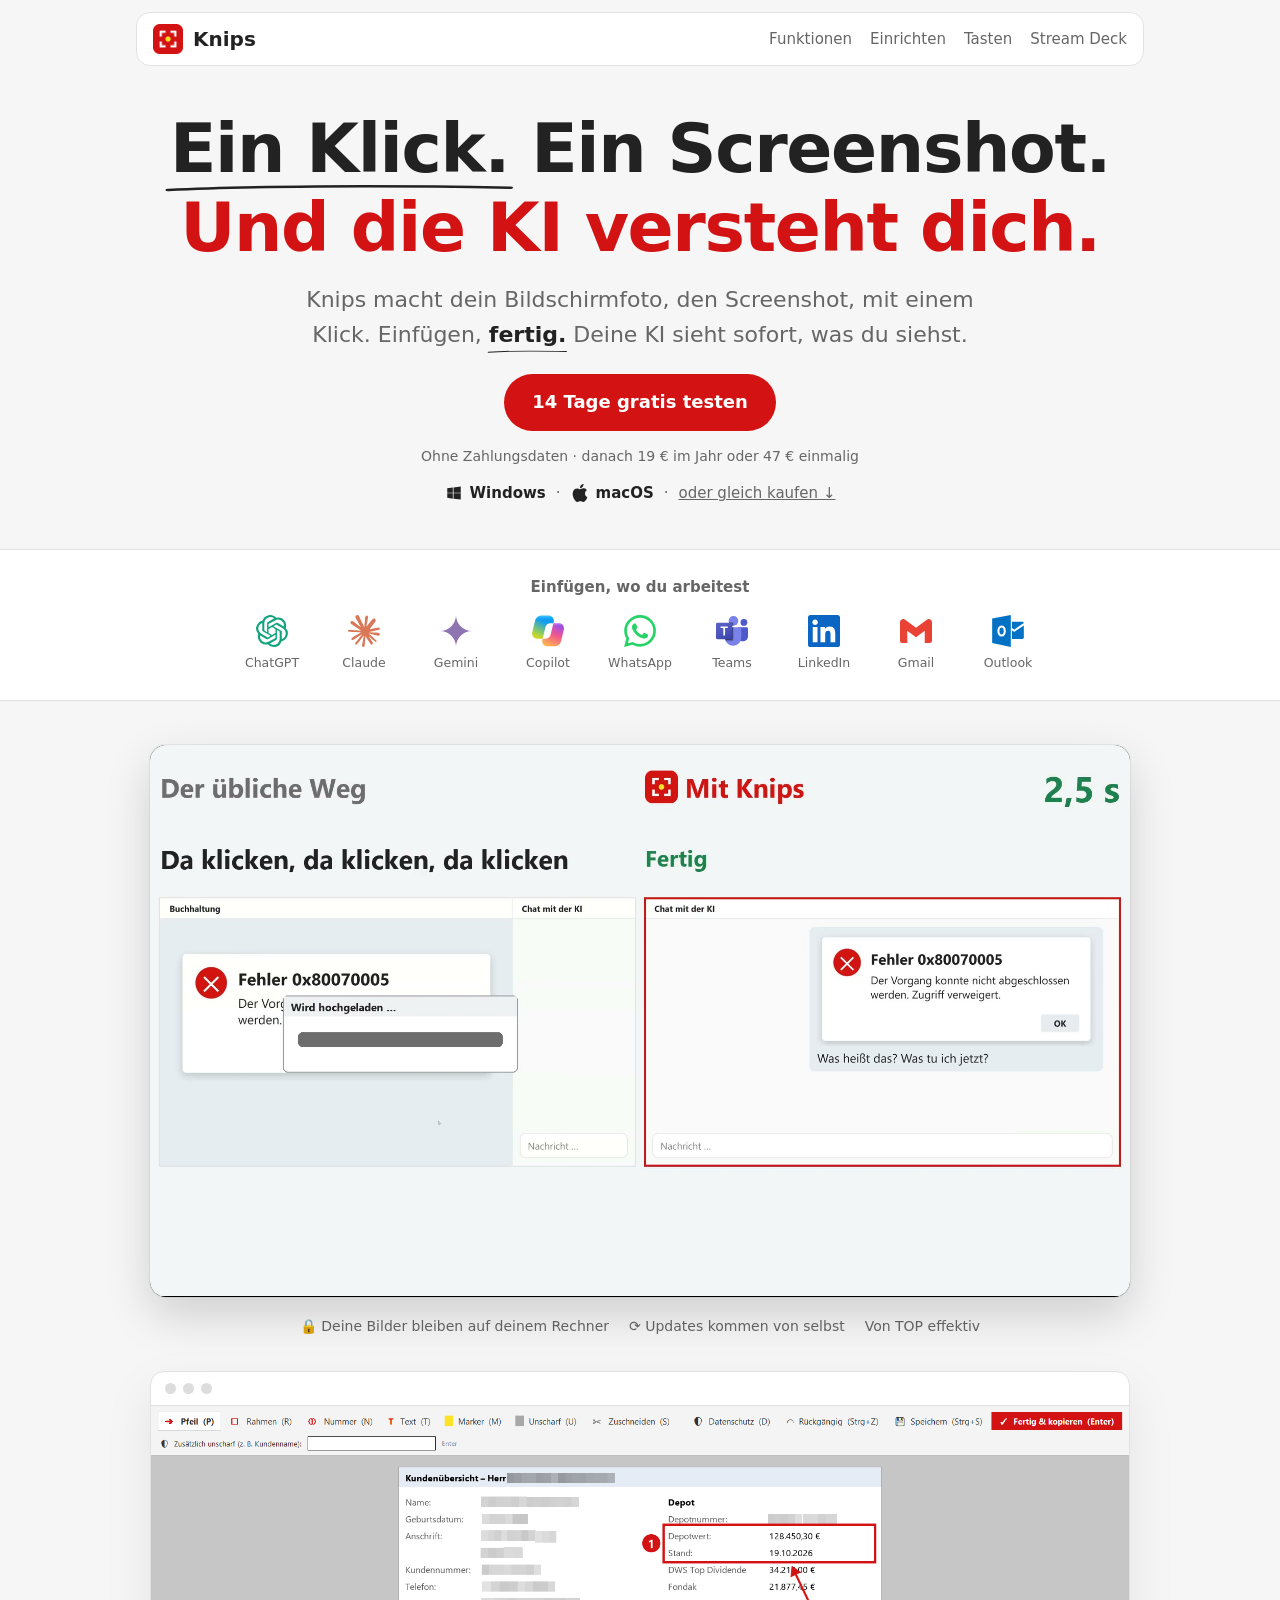
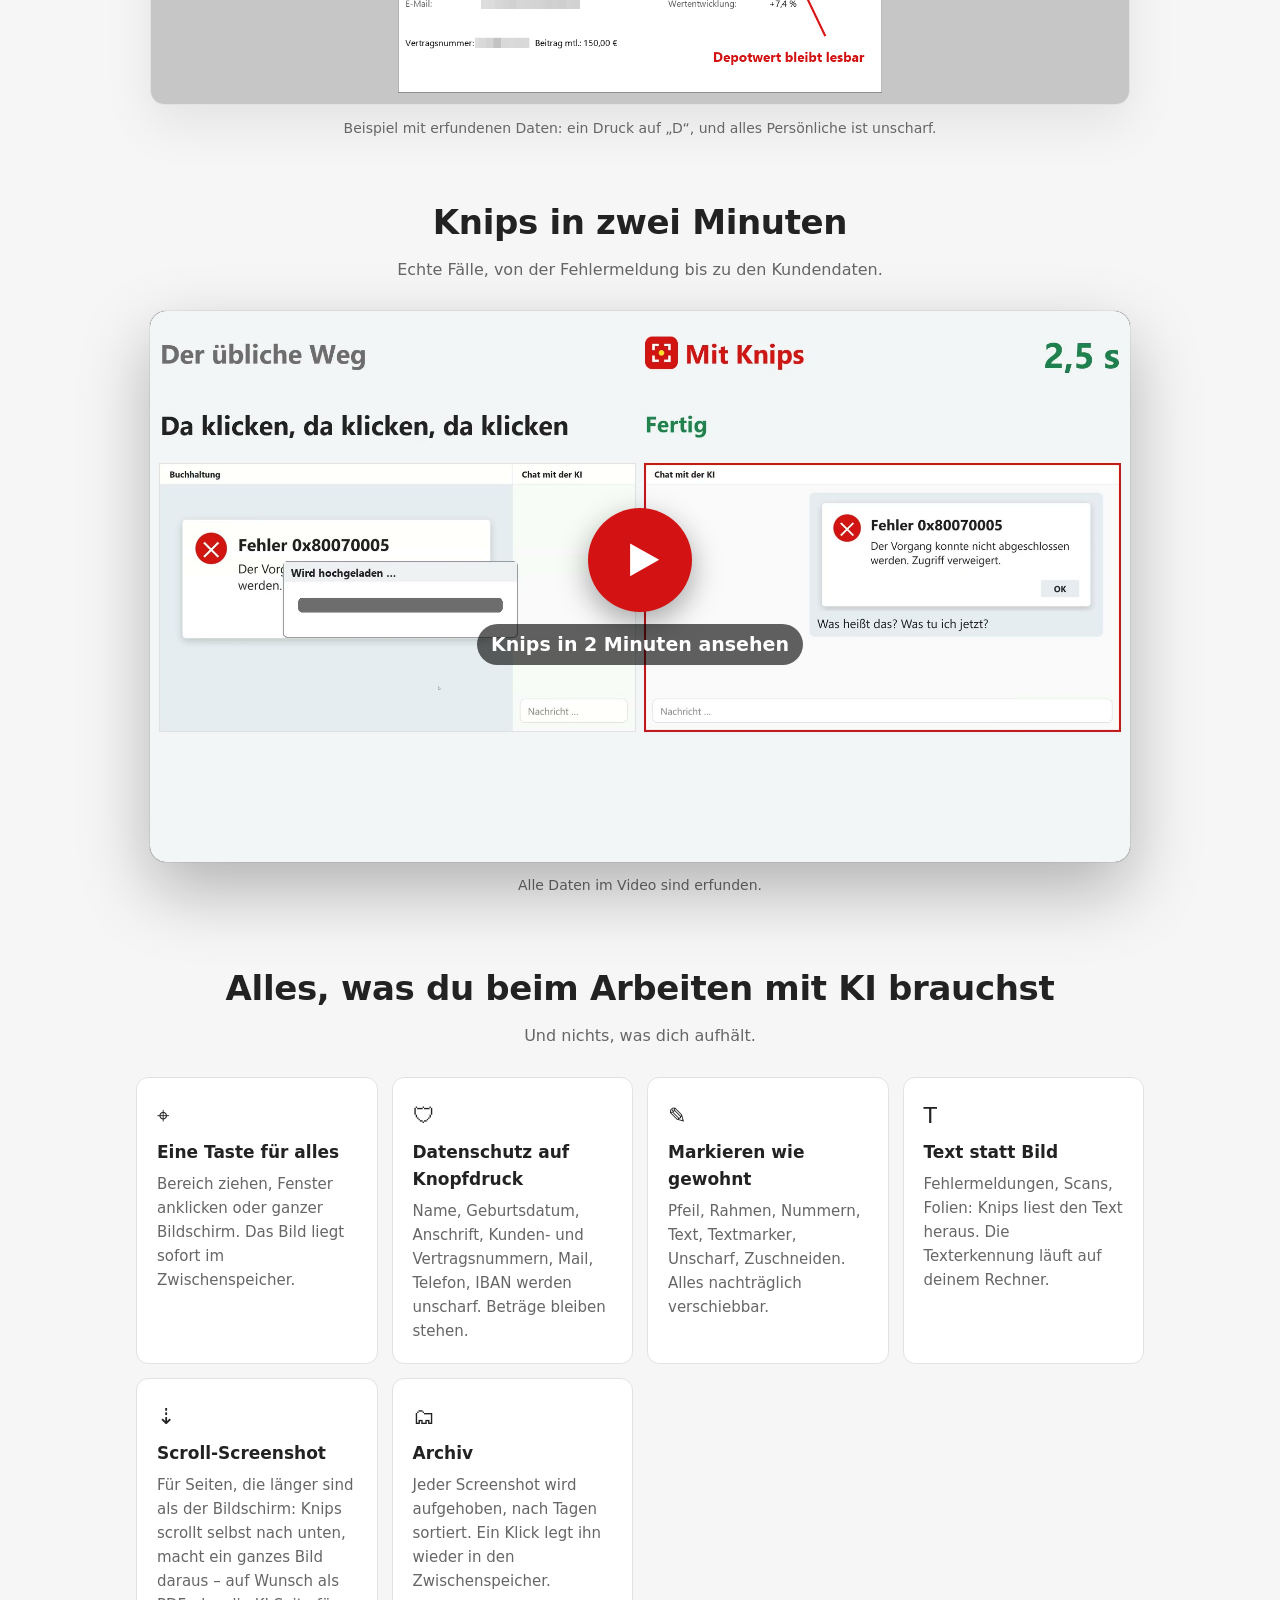
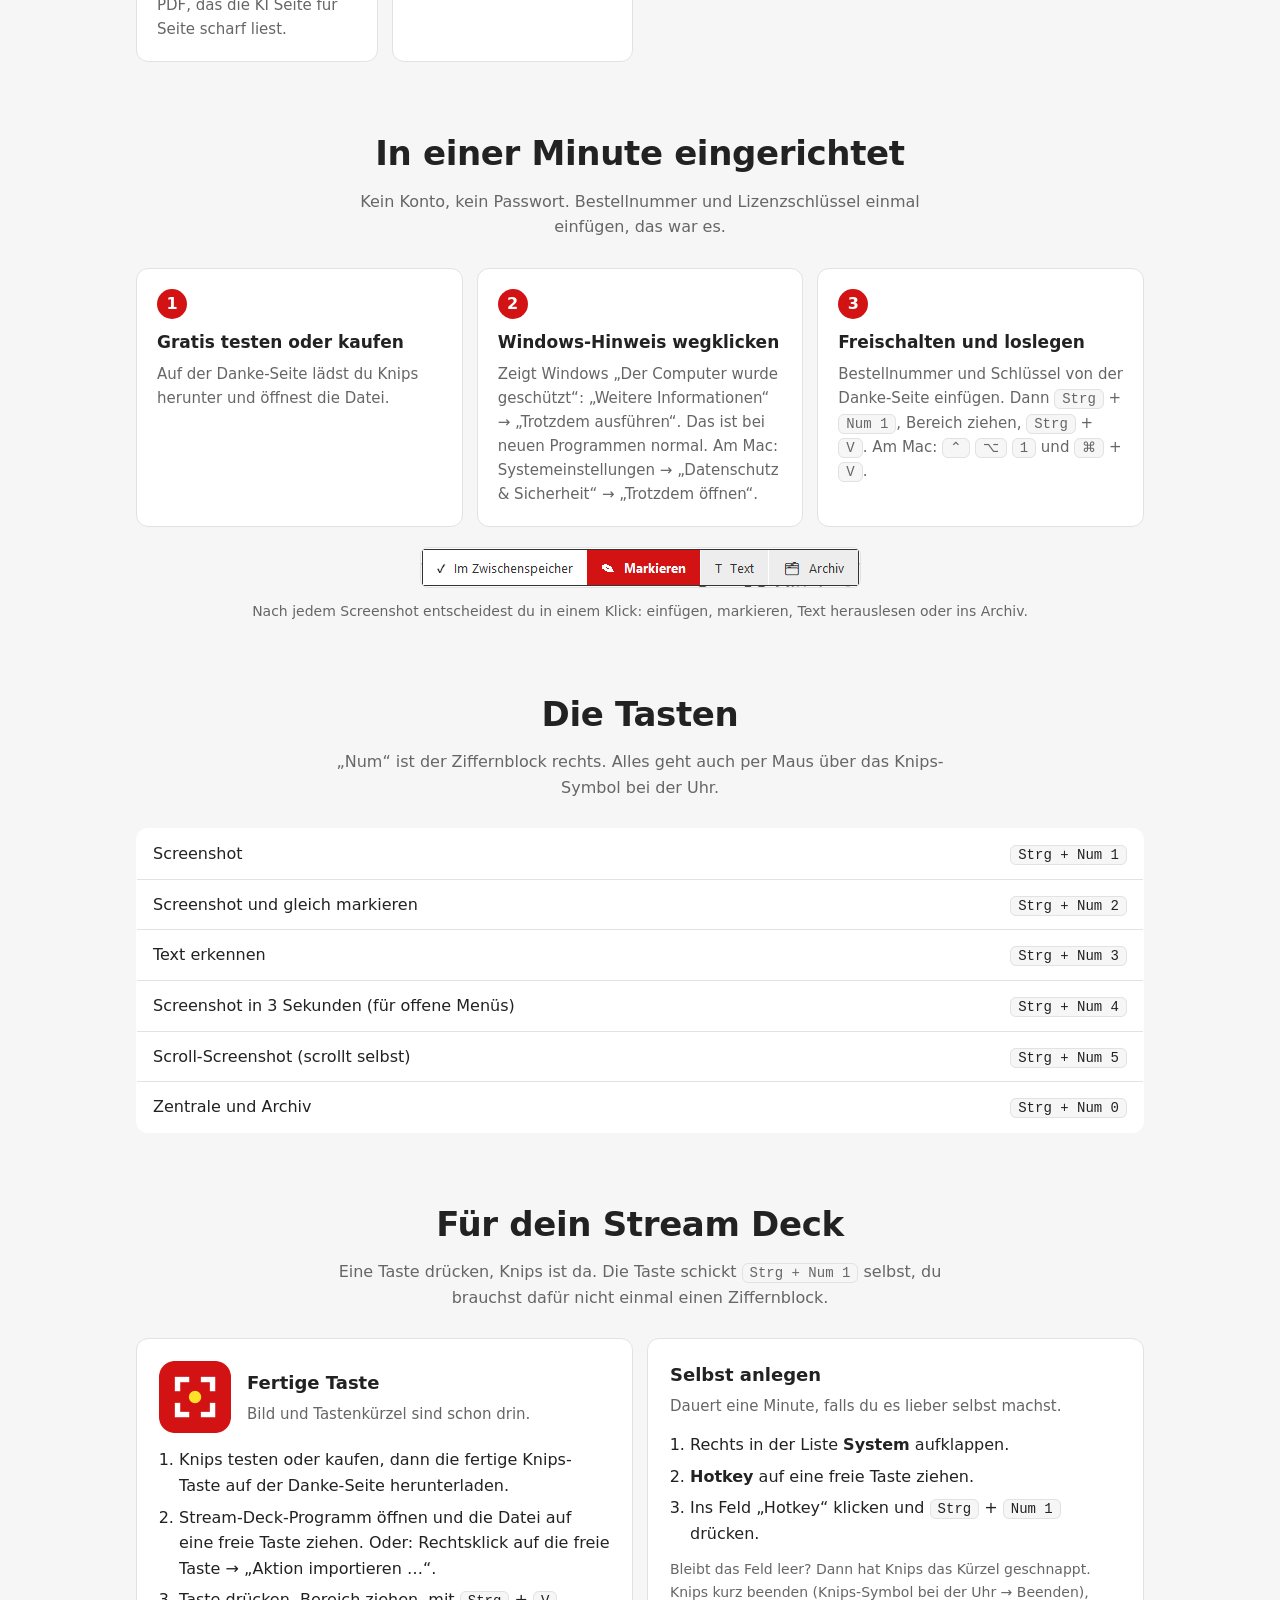
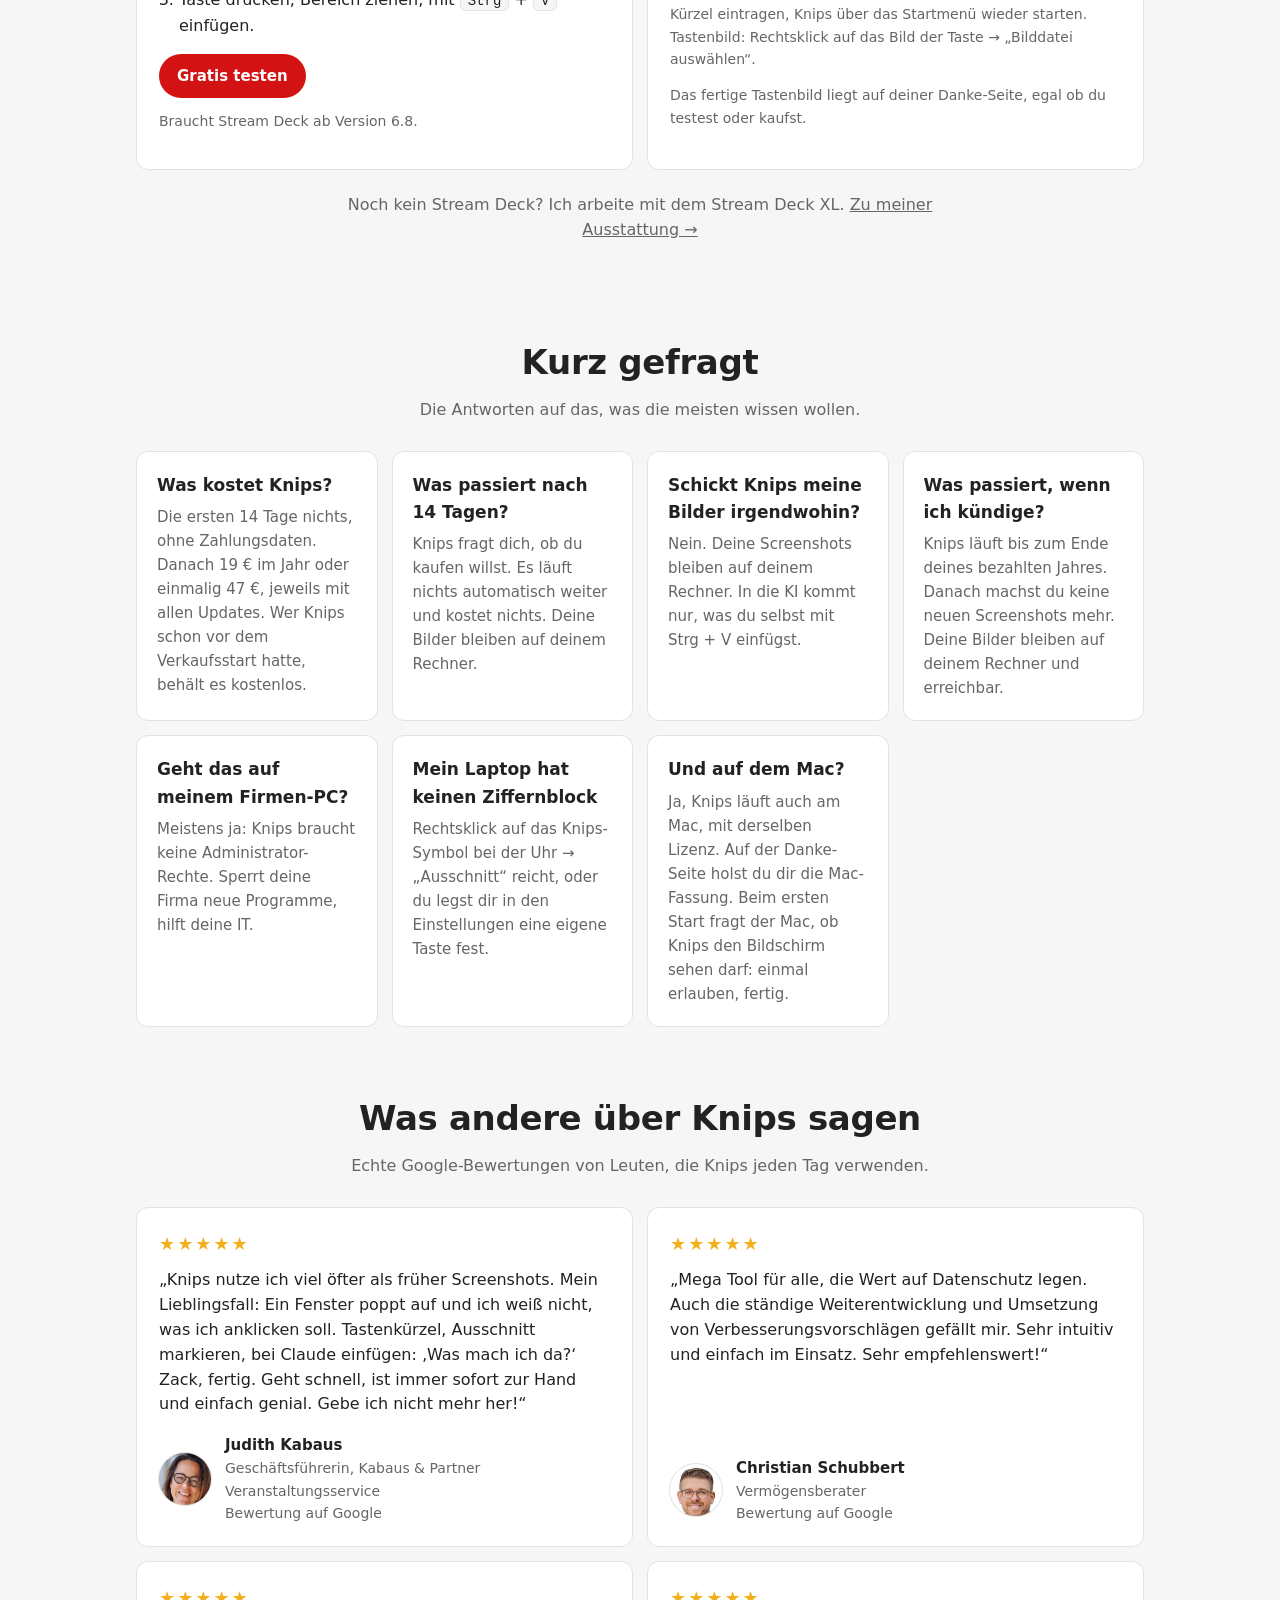
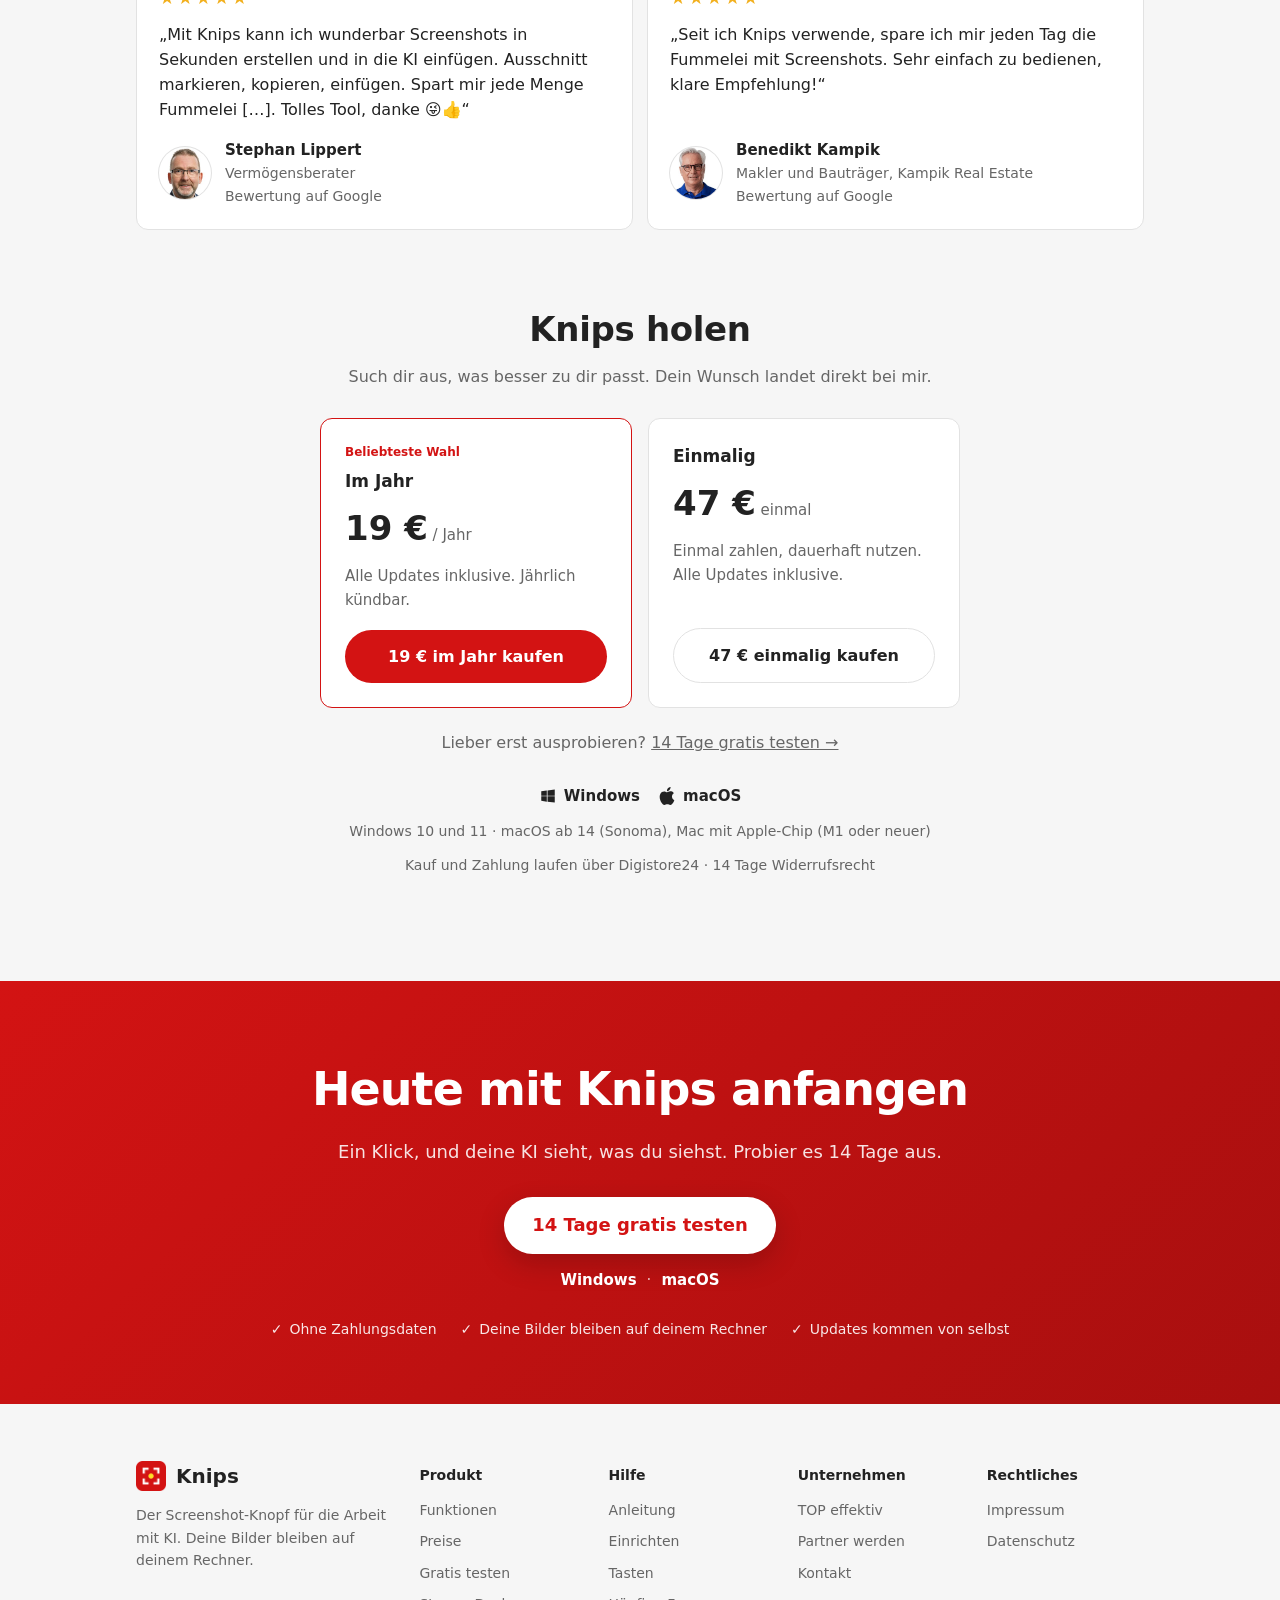
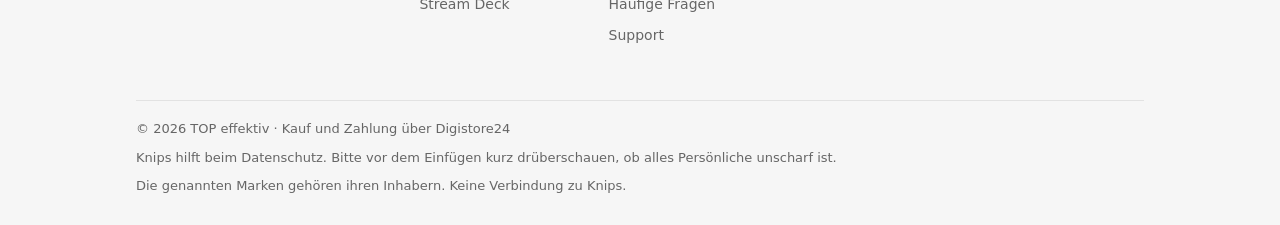
==== commit dd8b3e6e: "Webseite: runde Fotos bei den vier Stimmen Co-Authored-By: Claude Opus 5.5 <noreply@anthropic.com>" ====
--- a/index.html
+++ b/index.html
@@ -175,8 +175,10 @@
   .stimme { background: var(--karte); border: 1px solid var(--linie); border-radius: 12px; padding: 22px; display: flex; flex-direction: column; margin: 0; }
   .stimme .sterne { color: #F2B01E; font-size: 18px; letter-spacing: 2px; margin-bottom: 10px; }
   .stimme blockquote { margin: 0 0 16px; font-size: 16px; line-height: 1.55; flex: 1; }
-  .stimme figcaption { font-size: 14px; color: var(--leise); }
+  .stimme figcaption { font-size: 14px; color: var(--leise); display: flex; align-items: center; gap: 14px; }
   .stimme figcaption b { display: block; color: var(--text); font-size: 15px; }
+  .stimme .avatar { flex: 0 0 52px; width: 52px; height: 52px; border-radius: 50%; overflow: hidden; background: var(--linie); color: var(--leise); display: flex; align-items: center; justify-content: center; font-weight: 700; font-size: 17px; letter-spacing: .5px; box-shadow: 0 0 0 1px var(--linie); }
+  .stimme .avatar img { width: 100%; height: 100%; object-fit: cover; display: block; }
   .stimme.platzhalter { border-style: dashed; opacity: .55; }
 </style>
 </head>
@@ -343,22 +345,22 @@
       <figure class="stimme">
         <div class="sterne" aria-label="5 von 5 Sternen">★★★★★</div>
         <blockquote>„Knips nutze ich viel öfter als früher Screenshots. Mein Lieblingsfall: Ein Fenster poppt auf und ich weiß nicht, was ich anklicken soll. Tastenkürzel, Ausschnitt markieren, bei Claude einfügen: ‚Was mach ich da?‘ Zack, fertig. Geht schnell, ist immer sofort zur Hand und einfach genial. Gebe ich nicht mehr her!“</blockquote>
-        <figcaption><b>Judith Kabaus</b>Geschäftsführerin, Kabaus &amp; Partner Veranstaltungsservice<br>Bewertung auf Google</figcaption>
+        <figcaption><span class="avatar"><img src="bilder/stimmen/judith-kabaus.jpg" alt="Judith Kabaus" width="52" height="52" loading="lazy"></span><span><b>Judith Kabaus</b>Geschäftsführerin, Kabaus &amp; Partner Veranstaltungsservice<br>Bewertung auf Google</span></figcaption>
       </figure>
       <figure class="stimme">
         <div class="sterne" aria-label="5 von 5 Sternen">★★★★★</div>
         <blockquote>„Mega Tool für alle, die Wert auf Datenschutz legen. Auch die ständige Weiterentwicklung und Umsetzung von Verbesserungsvorschlägen gefällt mir. Sehr intuitiv und einfach im Einsatz. Sehr empfehlenswert!“</blockquote>
-        <figcaption><b>Christian Schubbert</b>Vermögensberater<br>Bewertung auf Google</figcaption>
+        <figcaption><span class="avatar"><img src="bilder/stimmen/christian-schubbert.jpg" alt="Christian Schubbert" width="52" height="52" loading="lazy"></span><span><b>Christian Schubbert</b>Vermögensberater<br>Bewertung auf Google</span></figcaption>
       </figure>
       <figure class="stimme">
         <div class="sterne" aria-label="5 von 5 Sternen">★★★★★</div>
         <blockquote>„Mit Knips kann ich wunderbar Screenshots in Sekunden erstellen und in die KI einfügen. Ausschnitt markieren, kopieren, einfügen. Spart mir jede Menge Fummelei […]. Tolles Tool, danke 😜👍“</blockquote>
-        <figcaption><b>Stephan Lippert</b>Vermögensberater<br>Bewertung auf Google</figcaption>
+        <figcaption><span class="avatar"><img src="bilder/stimmen/stephan-lippert.jpg" alt="Stephan Lippert" width="52" height="52" loading="lazy"></span><span><b>Stephan Lippert</b>Vermögensberater<br>Bewertung auf Google</span></figcaption>
       </figure>
       <figure class="stimme">
         <div class="sterne" aria-label="5 von 5 Sternen">★★★★★</div>
         <blockquote>„Seit ich Knips verwende, spare ich mir jeden Tag die Fummelei mit Screenshots. Sehr einfach zu bedienen, klare Empfehlung!“</blockquote>
-        <figcaption><b>Benedikt Kampik</b>Makler und Bauträger, Kampik Real Estate<br>Bewertung auf Google</figcaption>
+        <figcaption><span class="avatar"><img src="bilder/stimmen/benedikt-kampik.jpg" alt="Benedikt Kampik" width="52" height="52" loading="lazy"></span><span><b>Benedikt Kampik</b>Makler und Bauträger, Kampik Real Estate<br>Bewertung auf Google</span></figcaption>
       </figure>
     </div>
   </section>
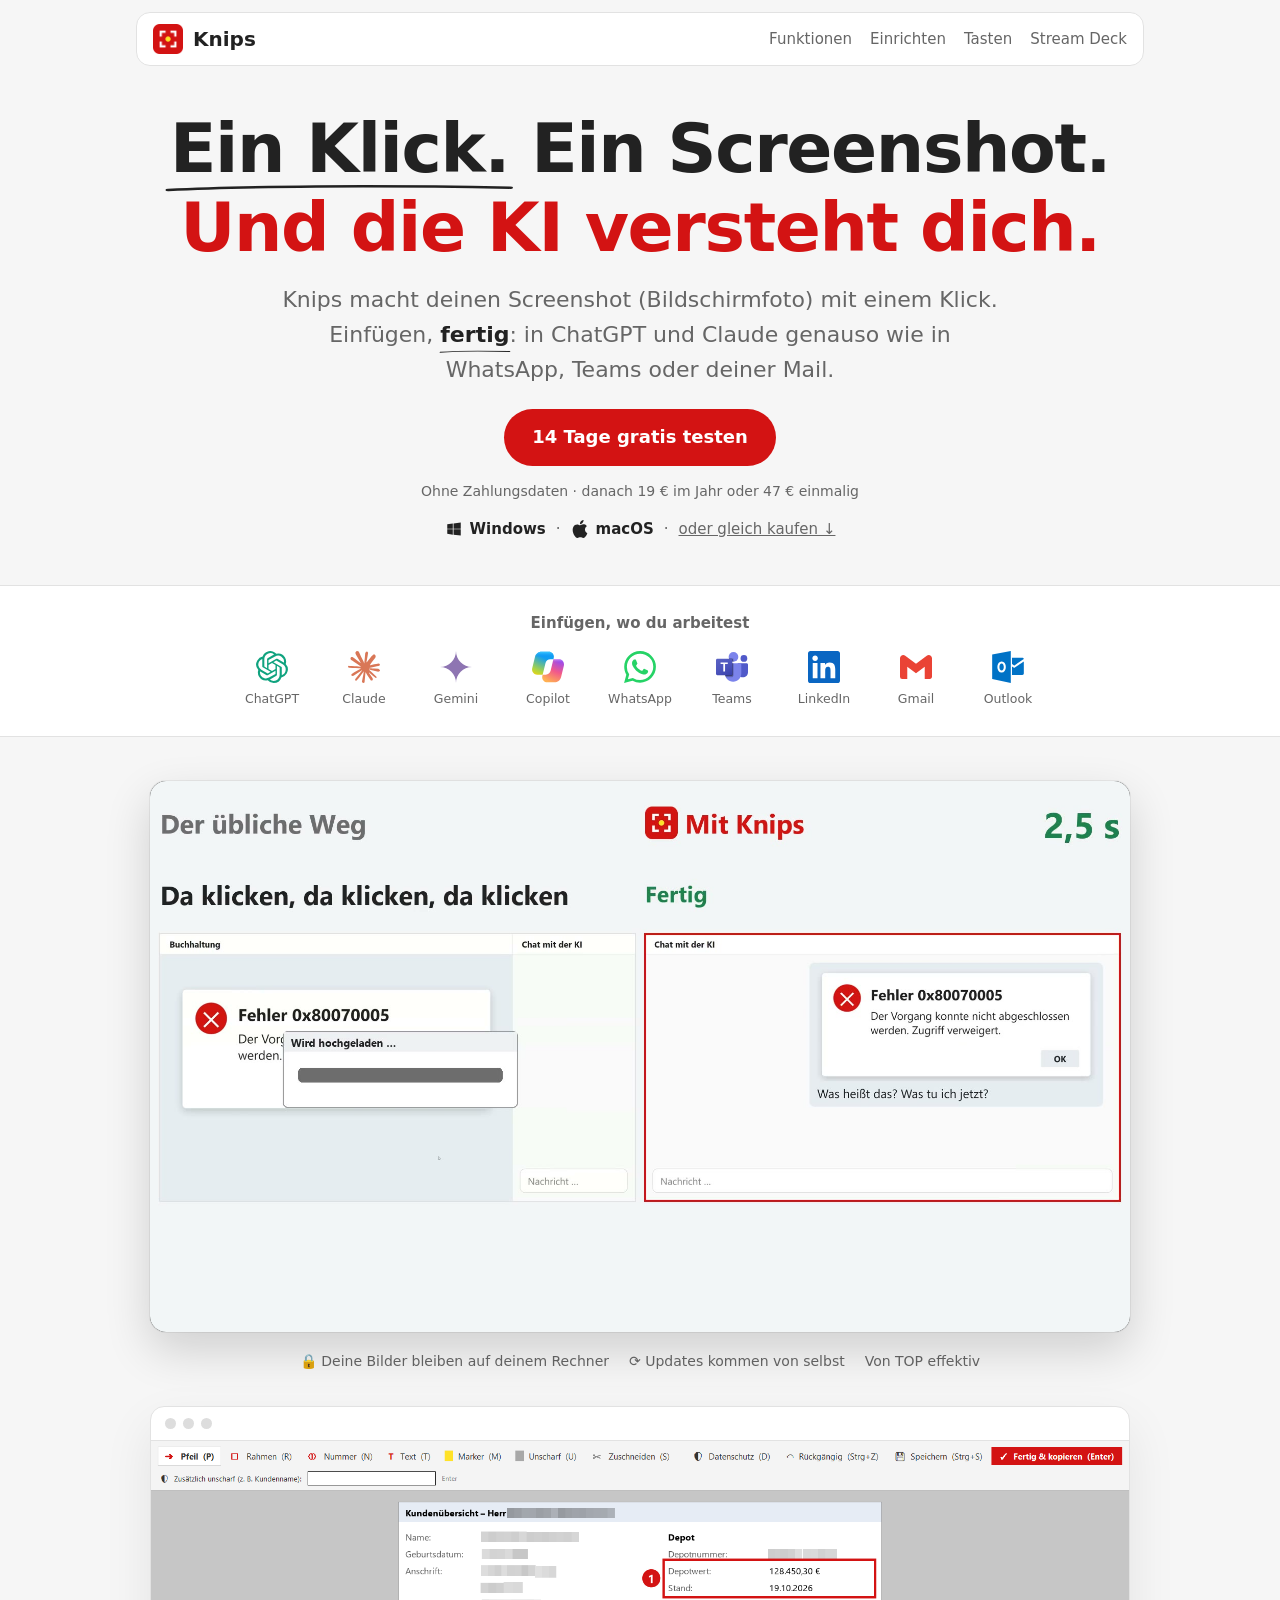
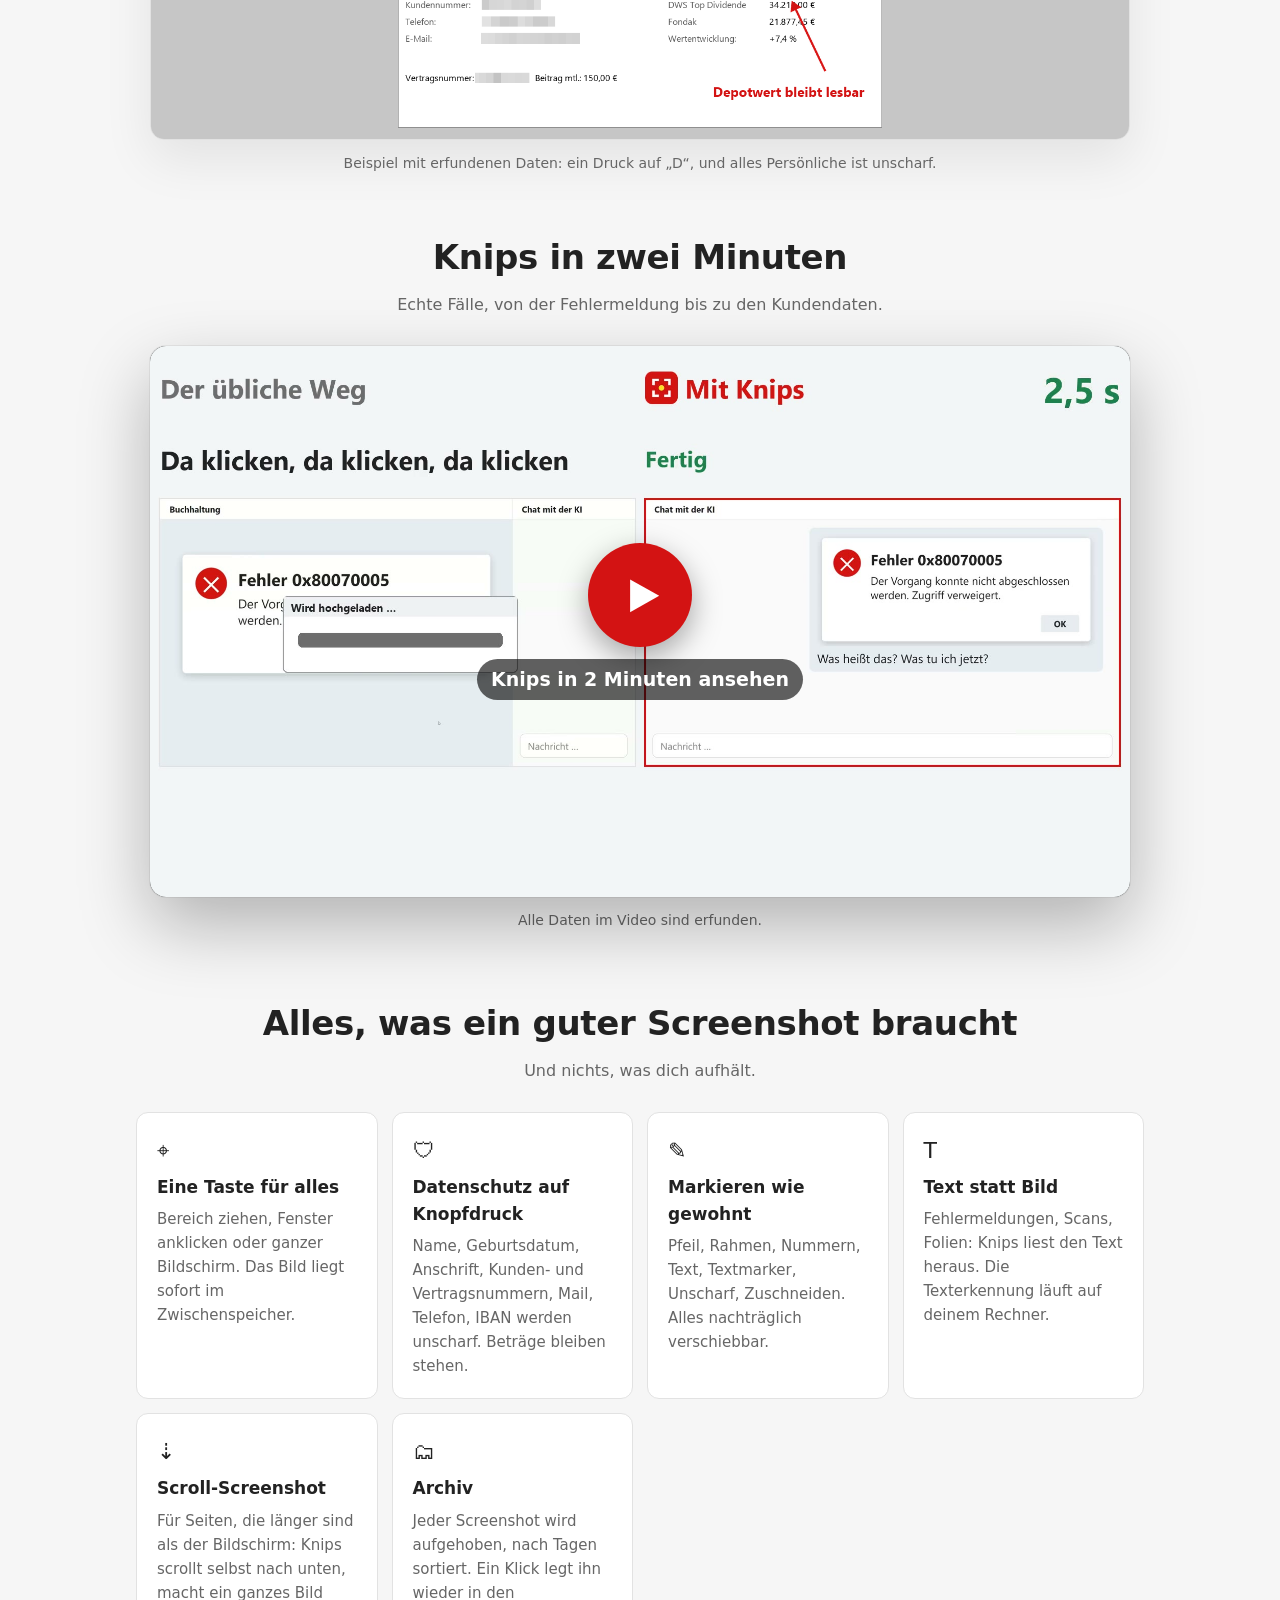
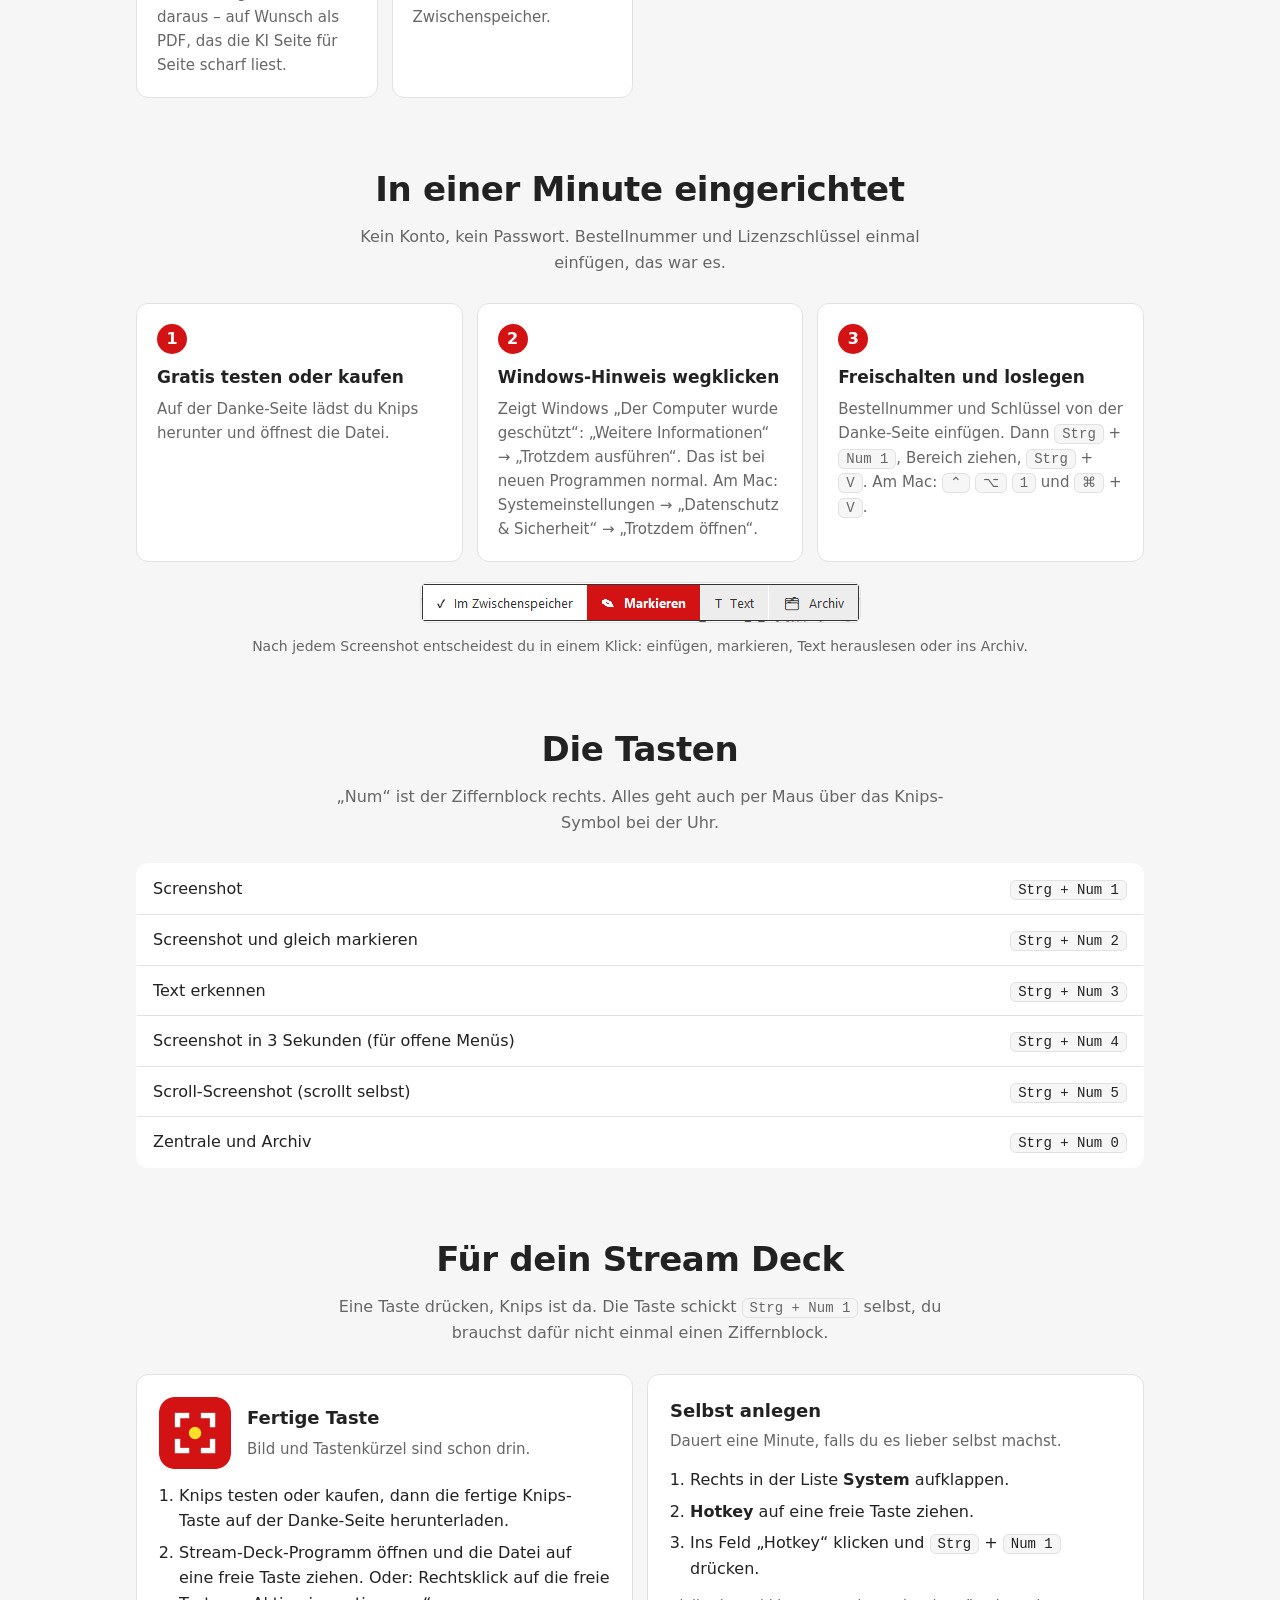
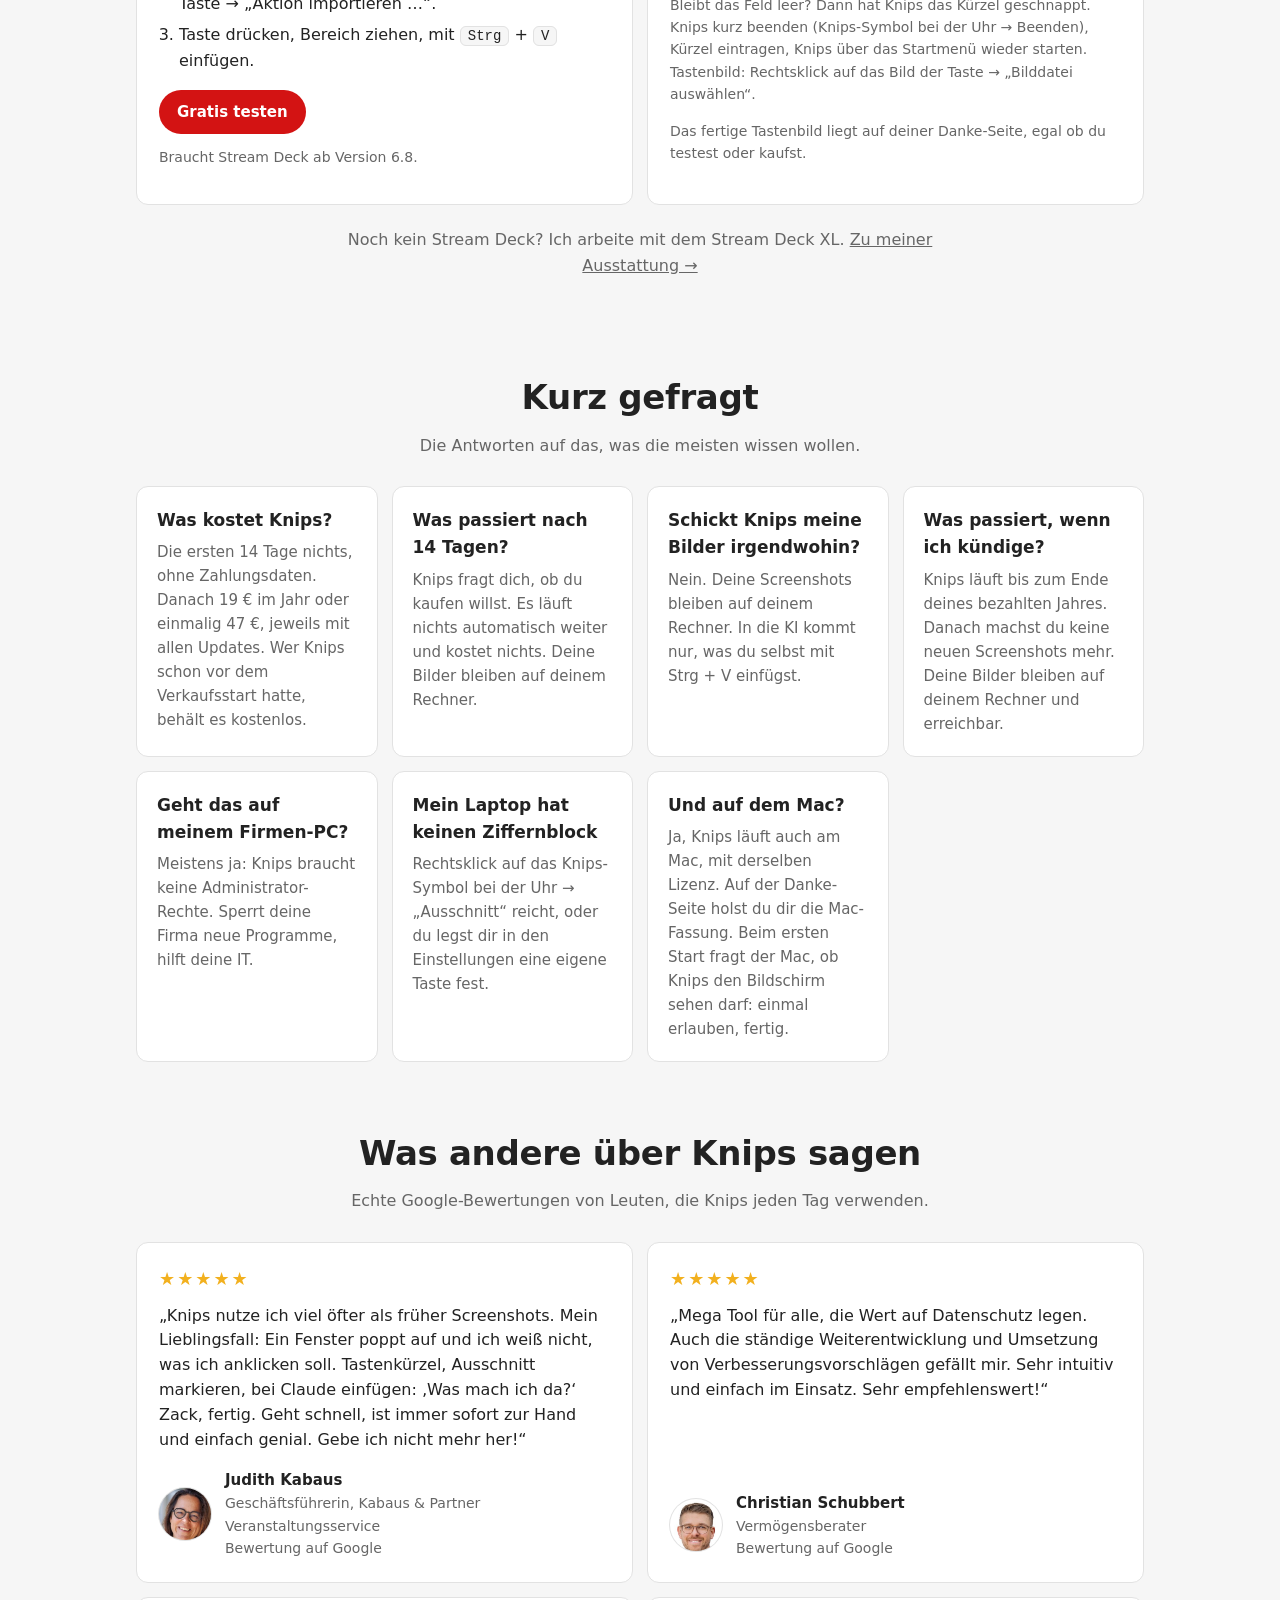
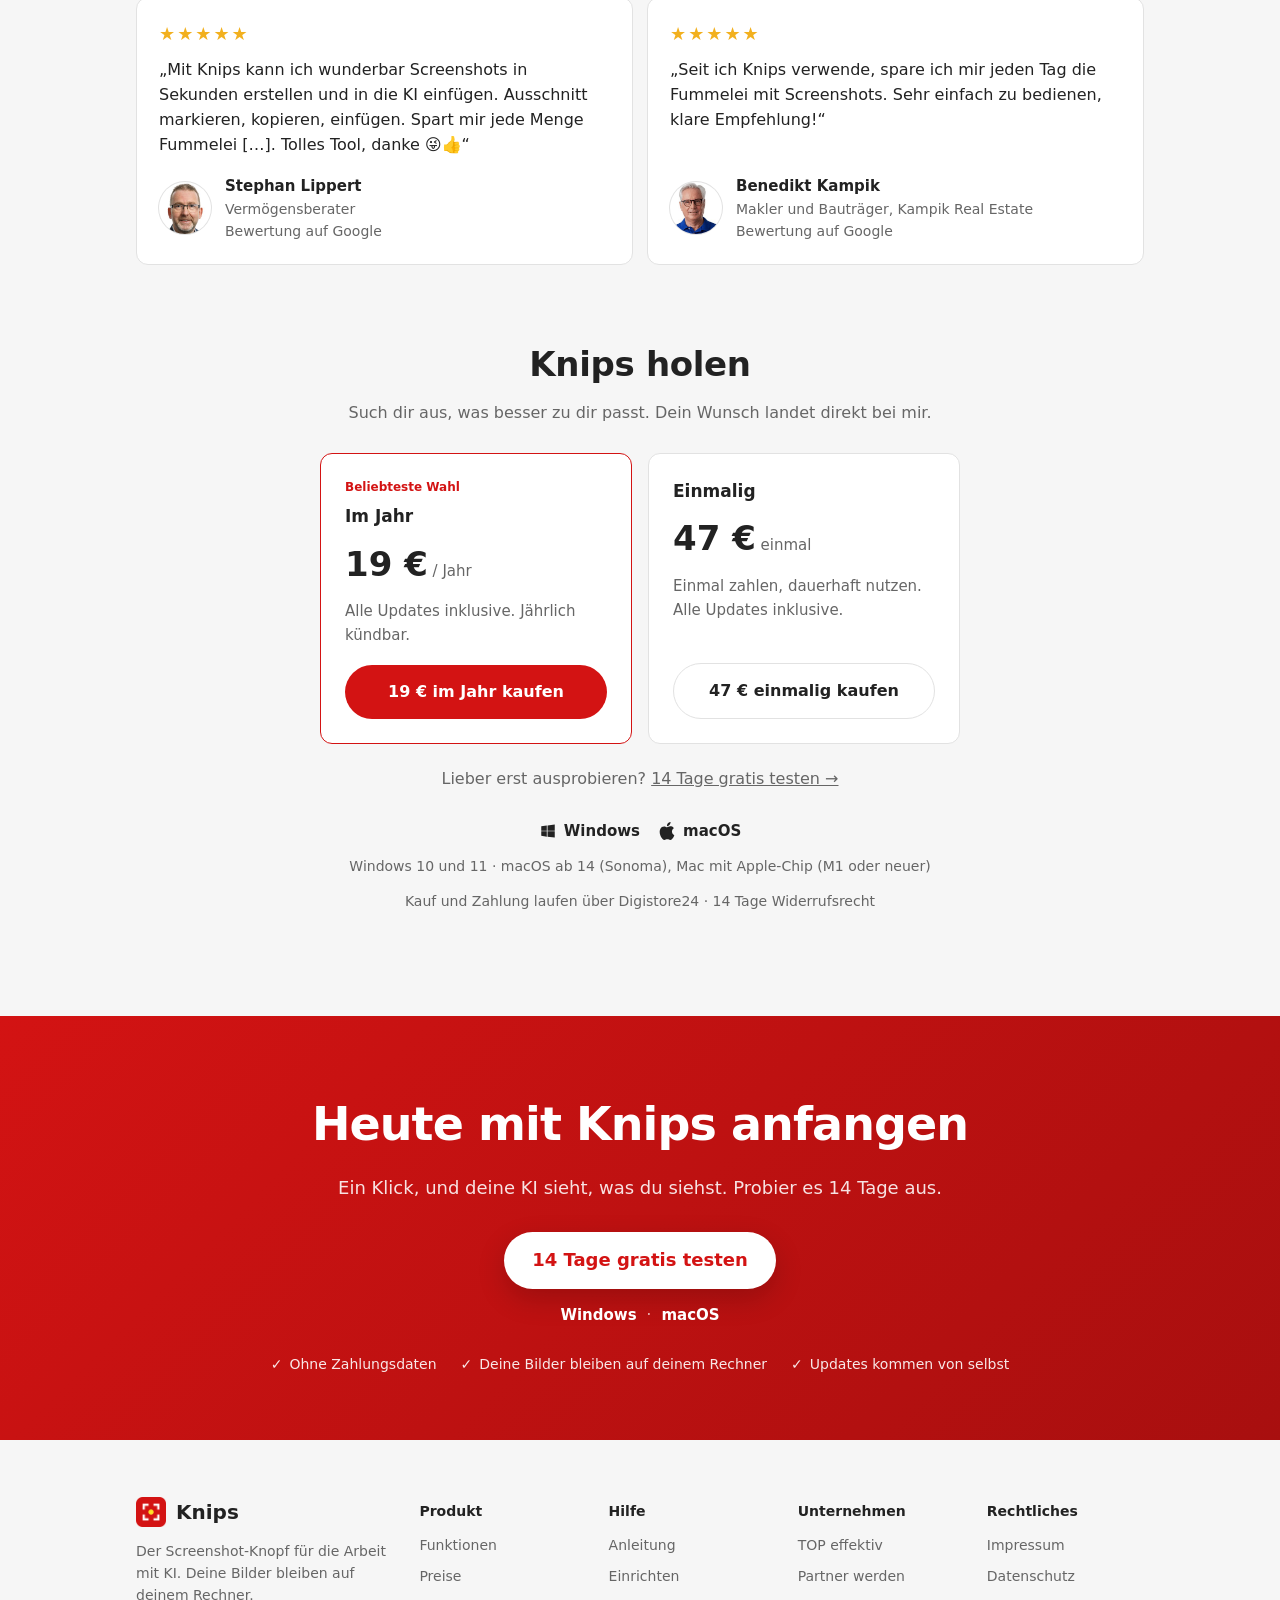
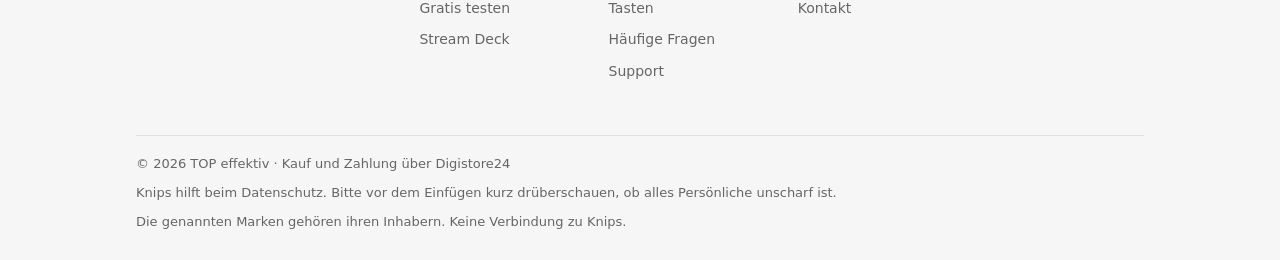
==== commit 8663faee: "Webseite: Kopf breiter (KI und Alltag), Titel und Beschreibung als Screenshot-Programm Co-Authored-B" ====
--- a/index.html
+++ b/index.html
@@ -3,8 +3,8 @@
 <head>
 <meta charset="utf-8">
 <meta name="viewport" content="width=device-width, initial-scale=1">
-<title>Knips – der 1-Klick-Screenshot</title>
-<meta name="description" content="Knips – der 1-Klick-Screenshot für die Arbeit mit KI: eine Taste, Bereich wählen, Strg+V. Mit Datenschutz-Filter, Text erkennen, Scroll-Screenshot und Archiv. Für Windows und Mac.">
+<title>Knips: das 1-Klick-Screenshot-Programm für Windows und Mac</title>
+<meta name="description" content="Knips ist das 1-Klick-Screenshot-Programm für Windows und Mac: eine Taste, Bereich wählen, Strg+V. Für ChatGPT und Claude genauso wie für WhatsApp, Teams und Mail. Mit Datenschutz-Filter, Text erkennen, Scroll-Screenshot und Archiv.">
 <link rel="icon" href="bilder/logo.png">
 <style>
   :root {
@@ -199,7 +199,7 @@
 <main class="huelle">
   <div class="held">
     <h1><em class="strich">Ein Klick.<svg viewBox="0 0 200 14" preserveAspectRatio="none" aria-hidden="true"><path pathLength="1" d="M3 9 C 45 4, 120 3, 197 6"/></svg></em> <br class="nur-handy">Ein Screenshot.<br><span>Und die KI versteht dich.</span></h1>
-    <p class="unter">Knips macht dein Bildschirmfoto, den Screenshot, mit einem Klick. Einfügen, <em class="strich">fertig.<svg viewBox="0 0 200 14" preserveAspectRatio="none" aria-hidden="true"><path pathLength="1" d="M3 9 C 45 4, 120 3, 197 6"/></svg></em> Deine KI sieht sofort, was du siehst.</p>
+    <p class="unter">Knips macht deinen Screenshot (Bildschirmfoto) mit einem Klick. Einfügen, <em class="strich">fertig<svg viewBox="0 0 200 14" preserveAspectRatio="none" aria-hidden="true"><path pathLength="1" d="M3 9 C 45 4, 120 3, 197 6"/></svg></em>: in ChatGPT und Claude genauso wie in WhatsApp, Teams oder deiner Mail.</p>
   </div>
 
 
@@ -253,7 +253,7 @@
   </section>
 
   <section id="funktionen">
-    <h2>Alles, was du beim Arbeiten mit KI brauchst</h2>
+    <h2>Alles, was ein guter Screenshot braucht</h2>
     <p class="zwischen">Und nichts, was dich aufhält.</p>
     <div class="raster">
       <div class="karte"><div class="zeichen">⌖</div><h3>Eine Taste für alles</h3><p>Bereich ziehen, Fenster anklicken oder ganzer Bildschirm. Das Bild liegt sofort im Zwischenspeicher.</p></div>
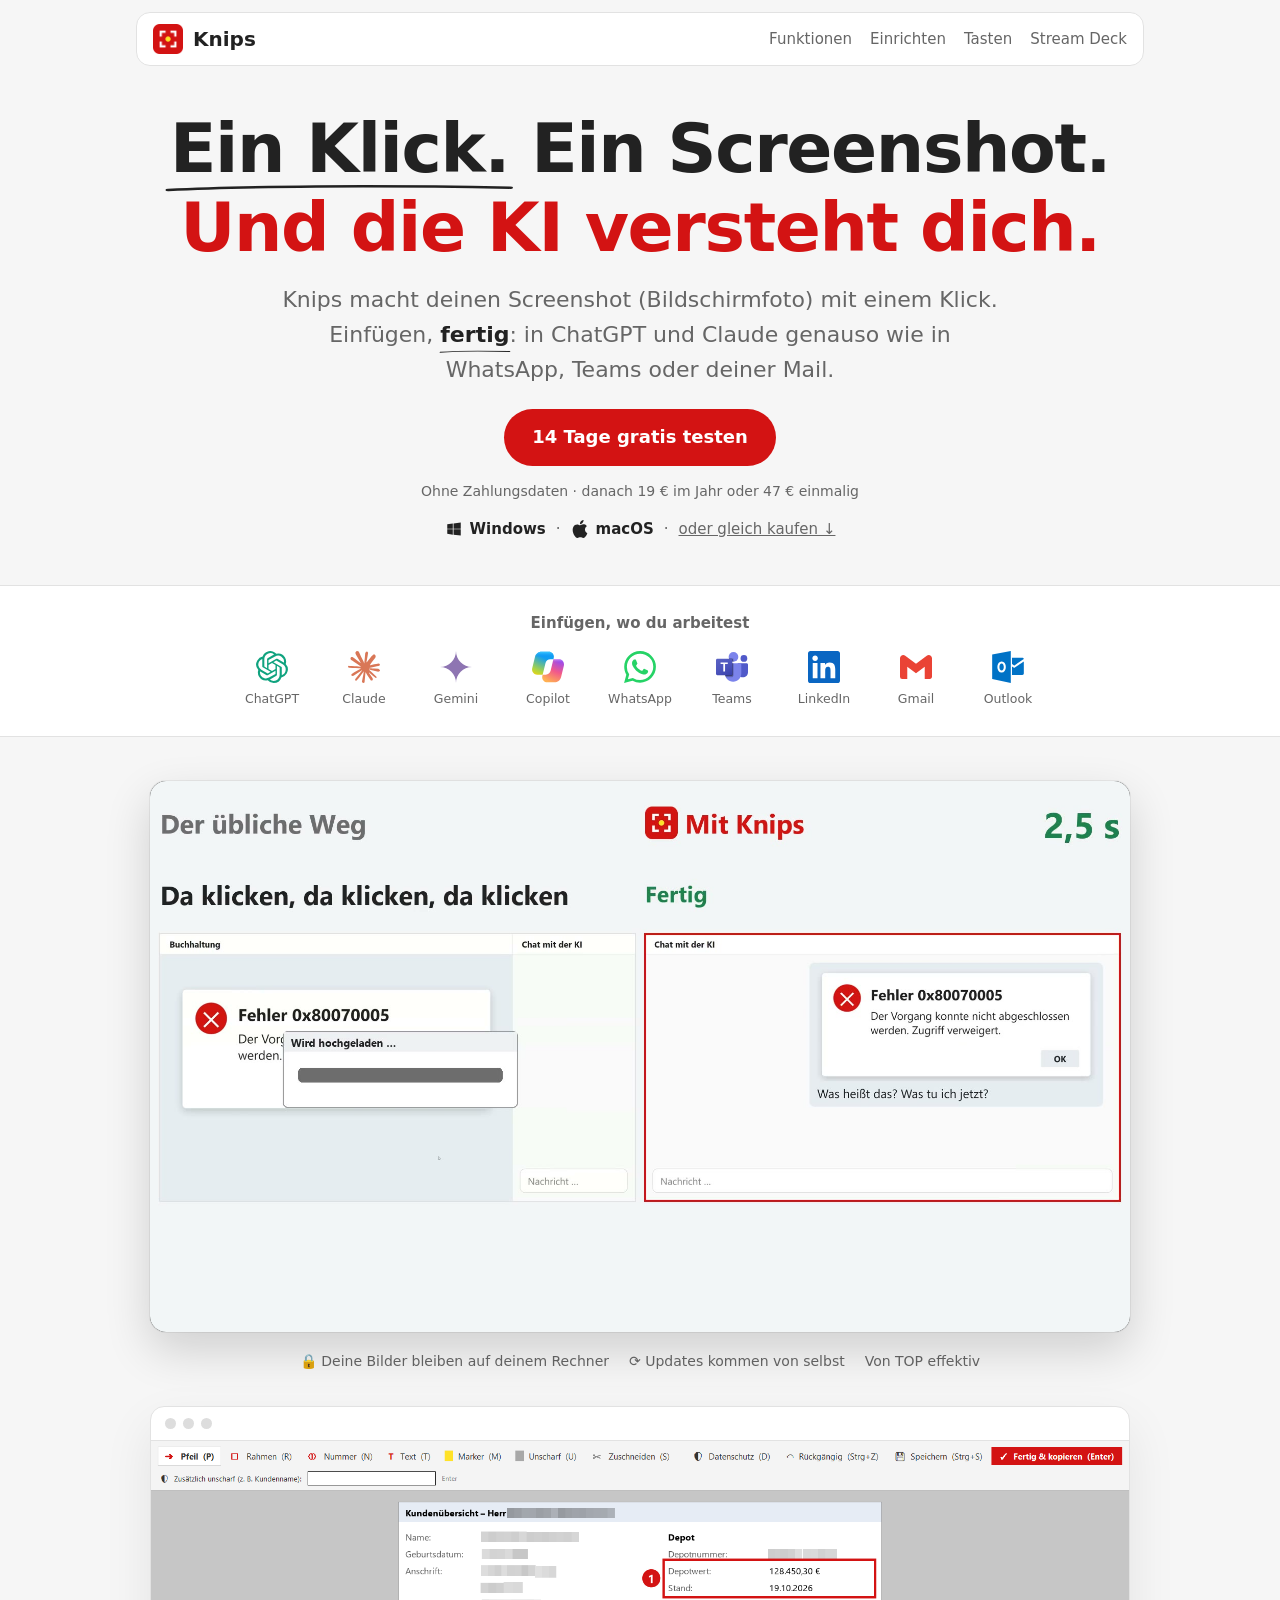
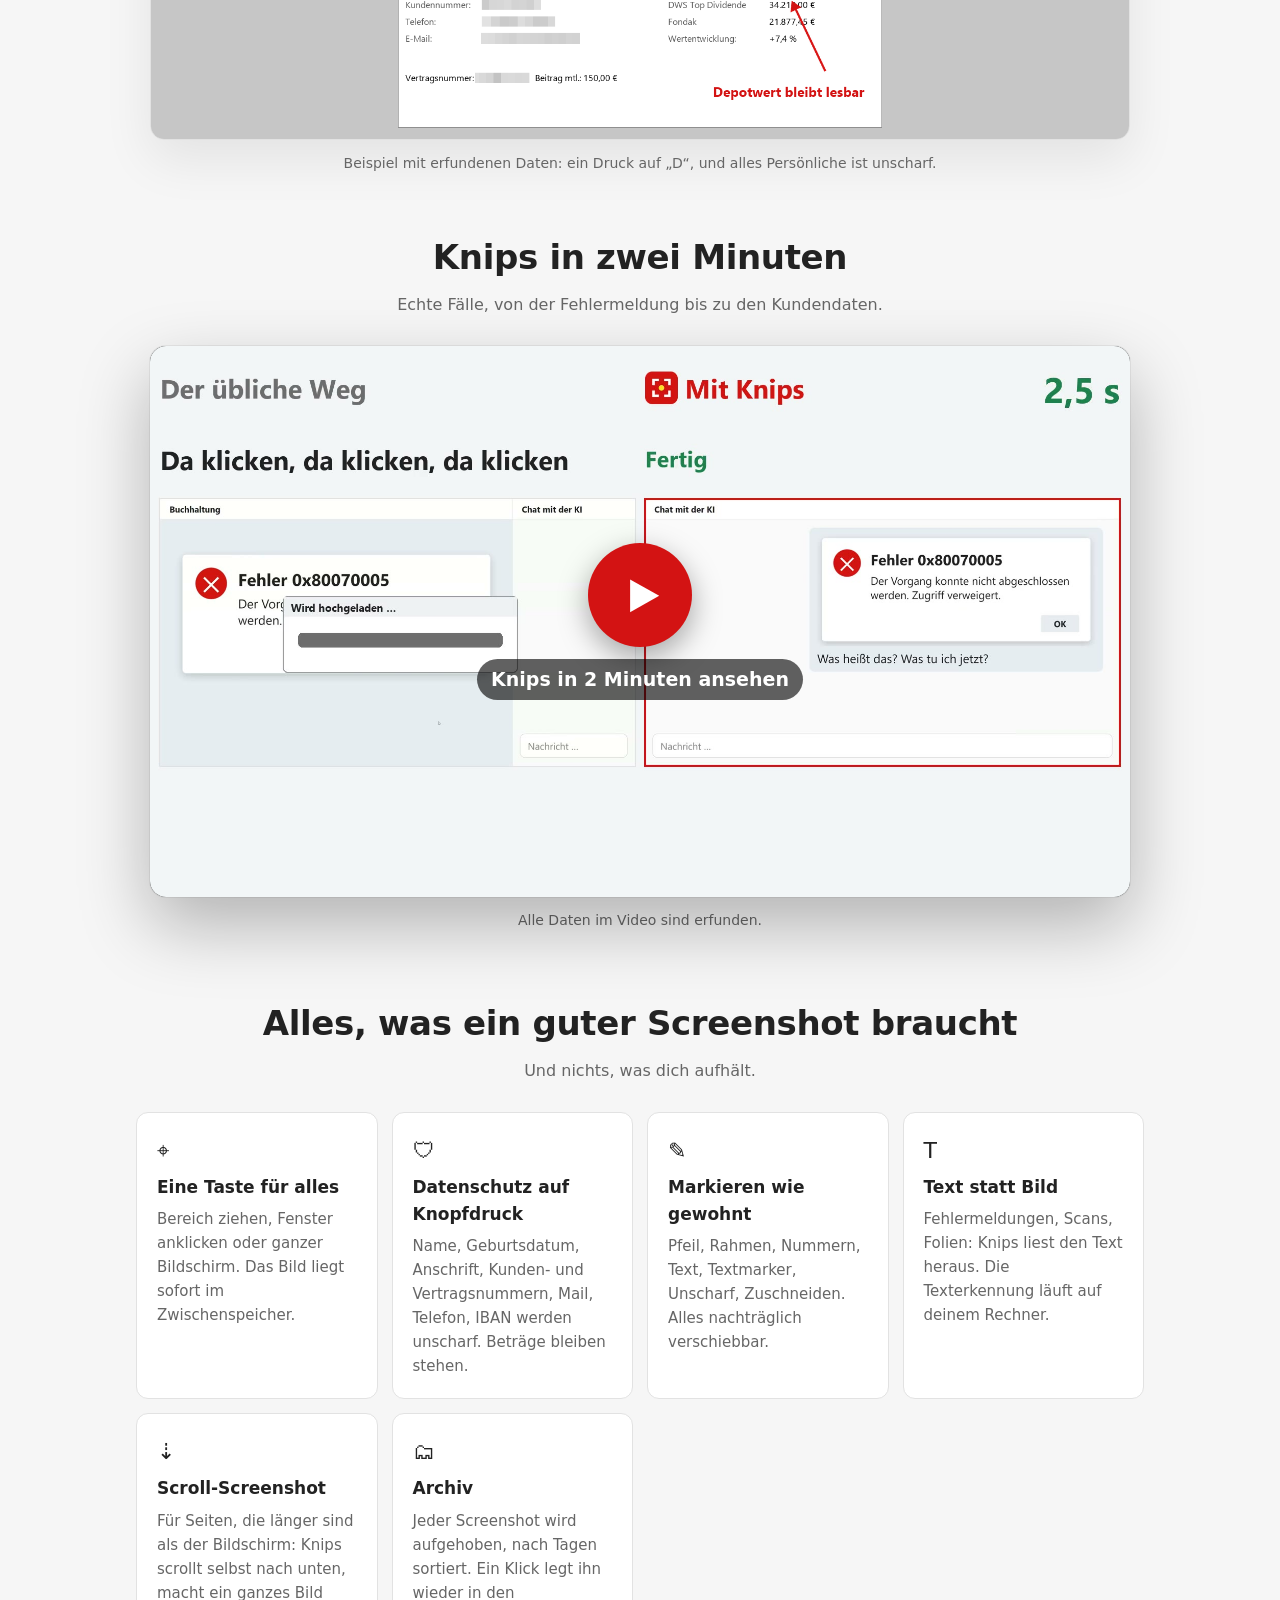
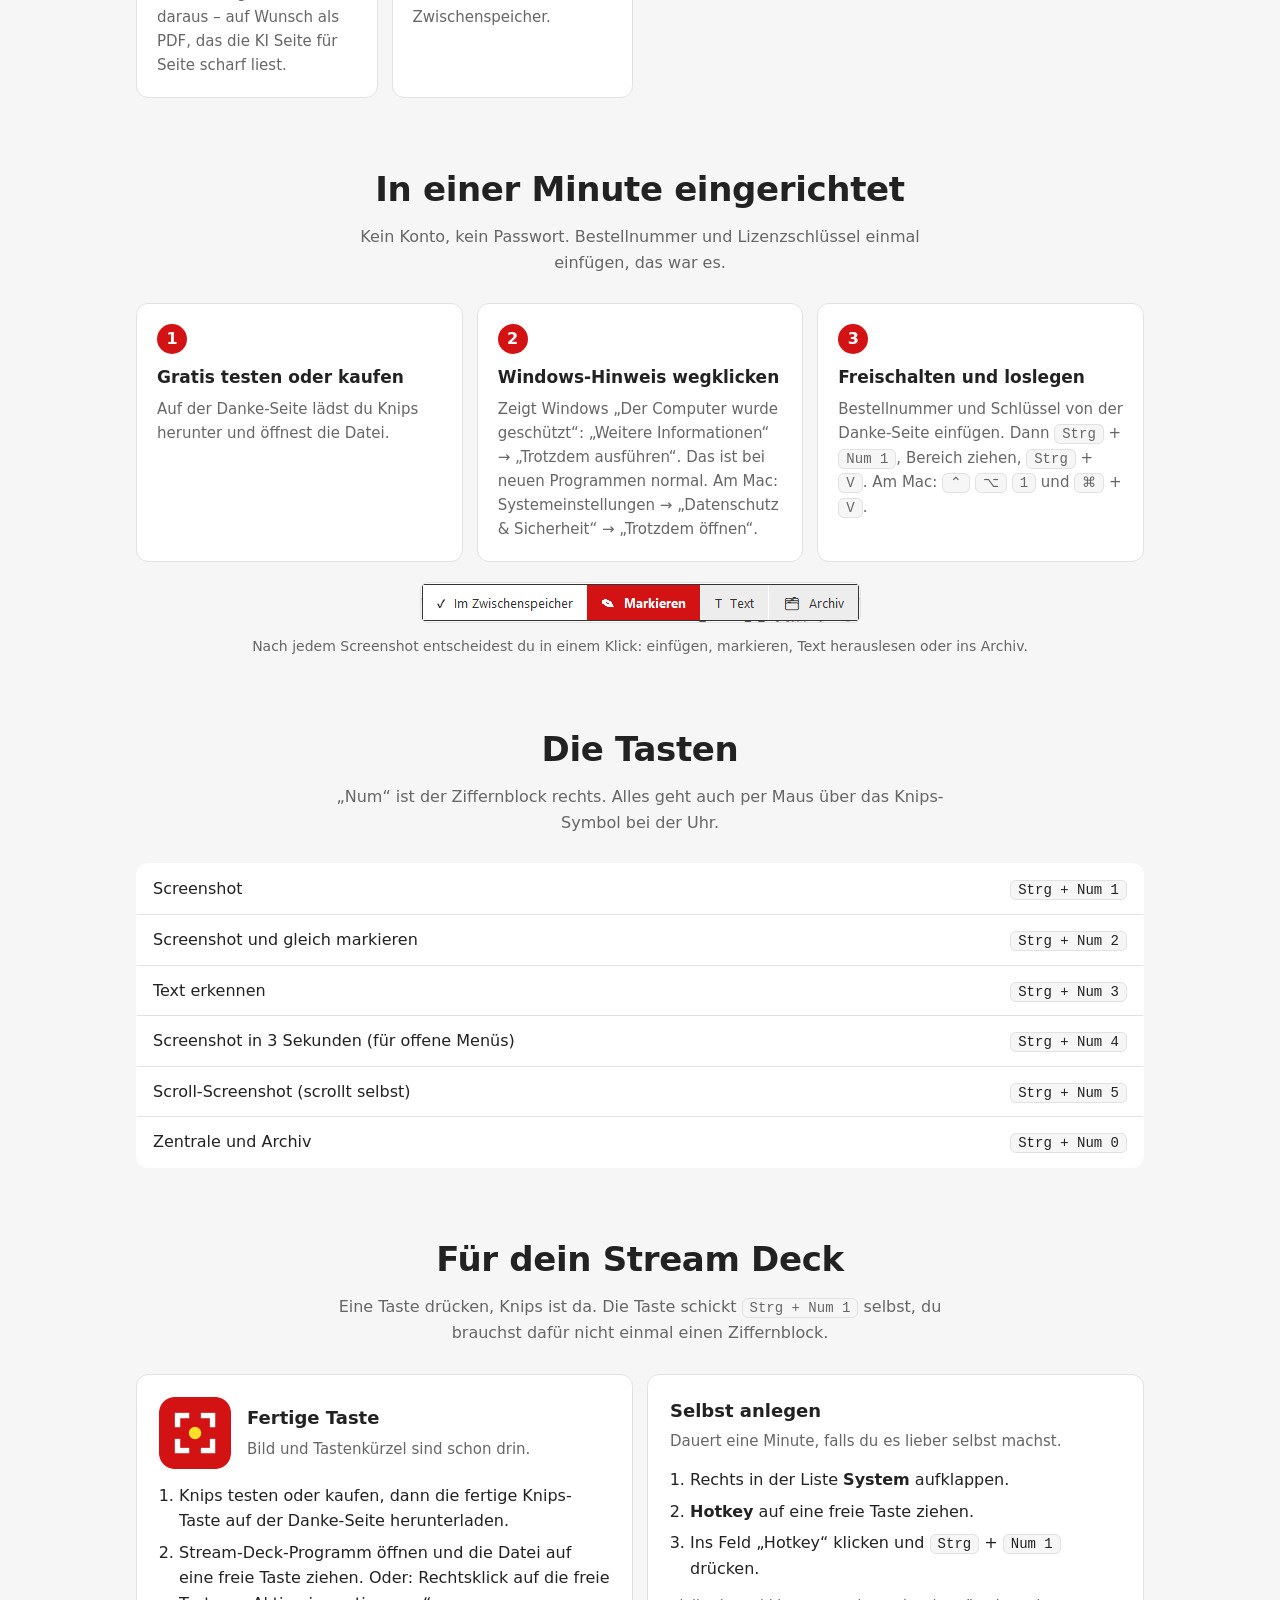
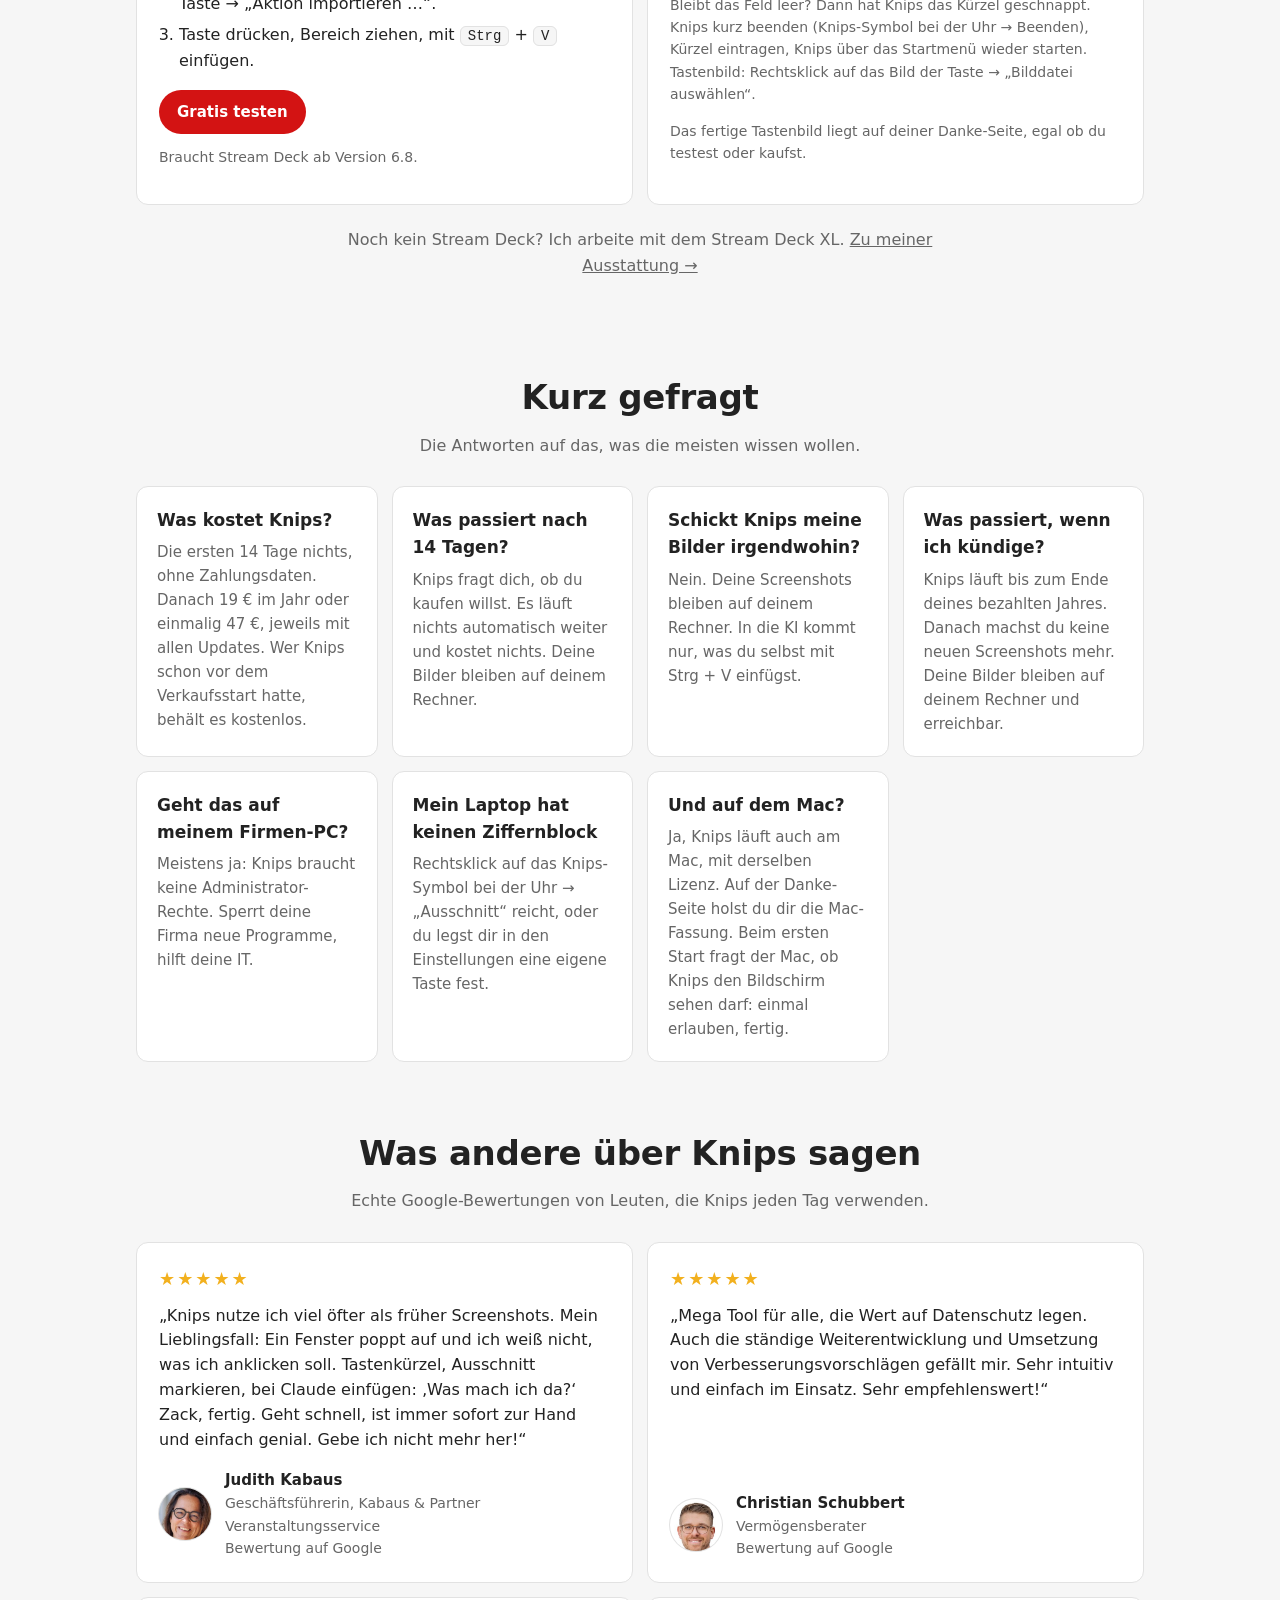
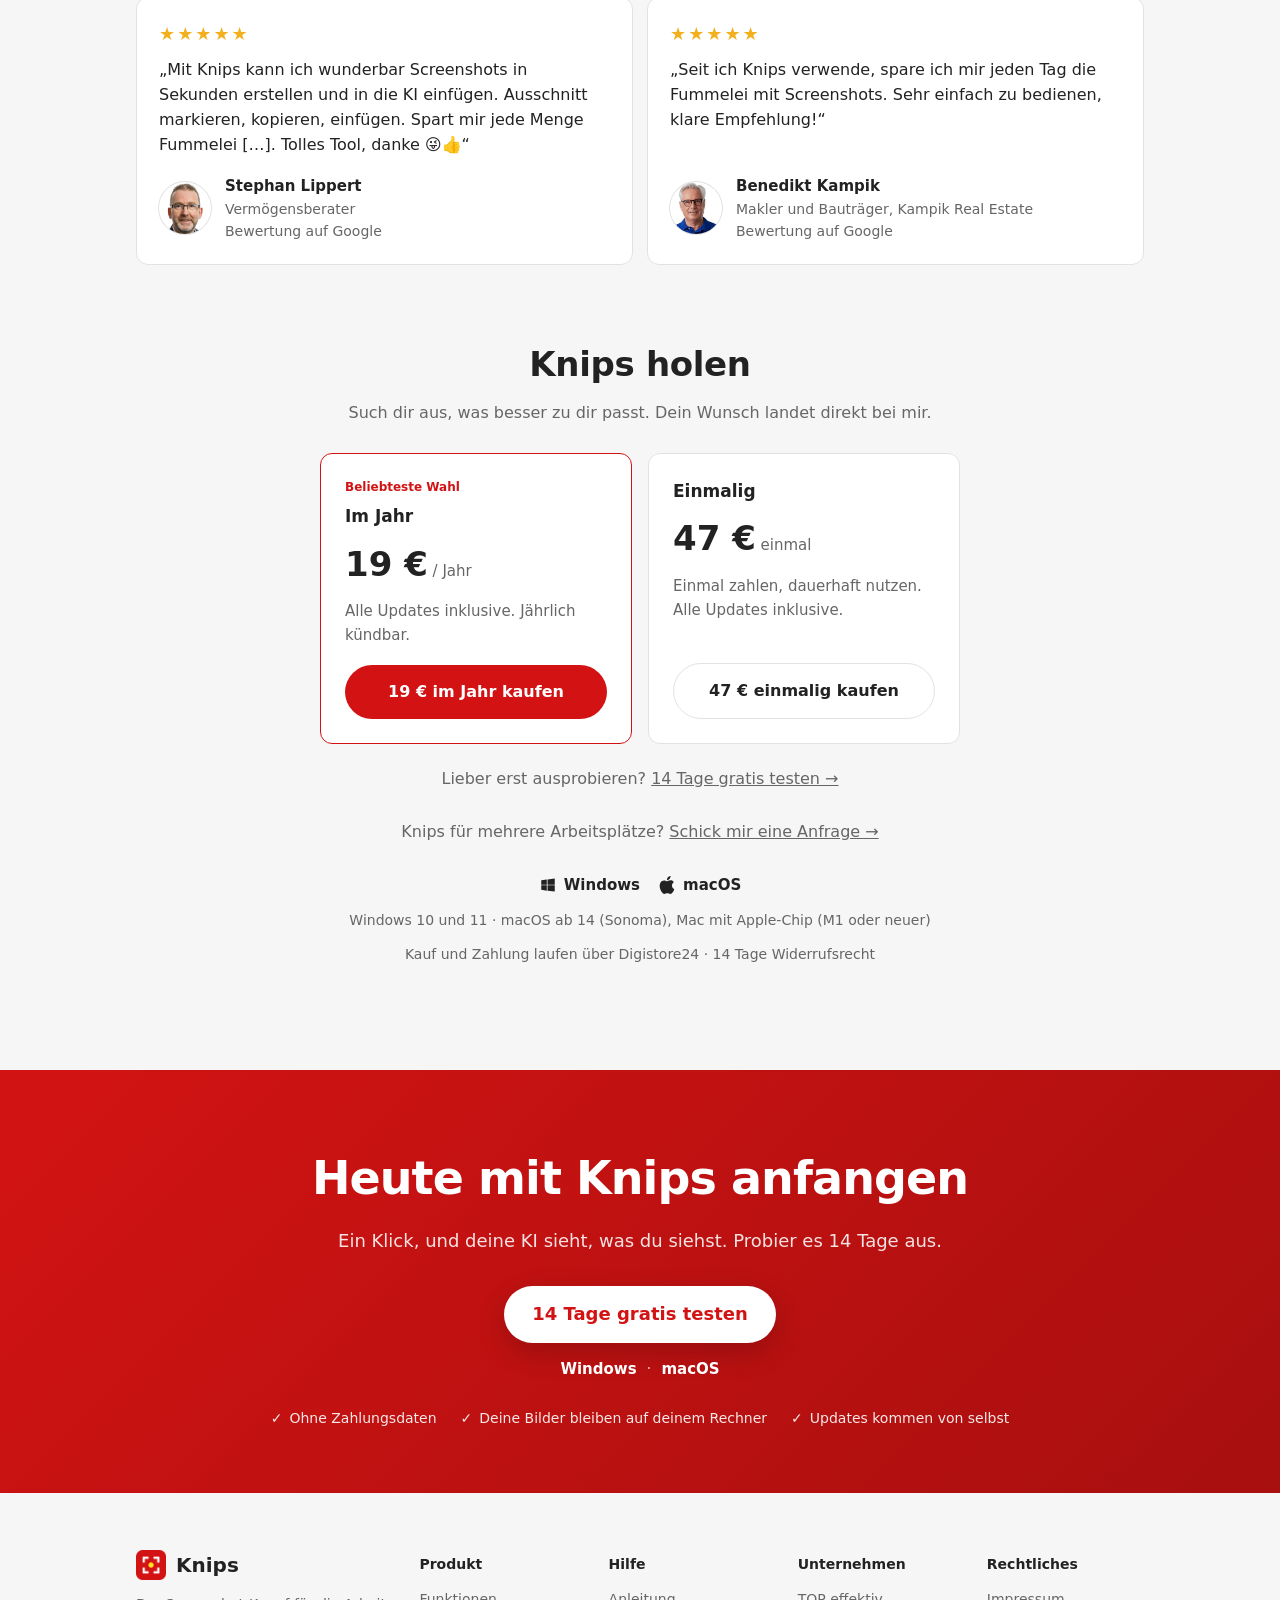
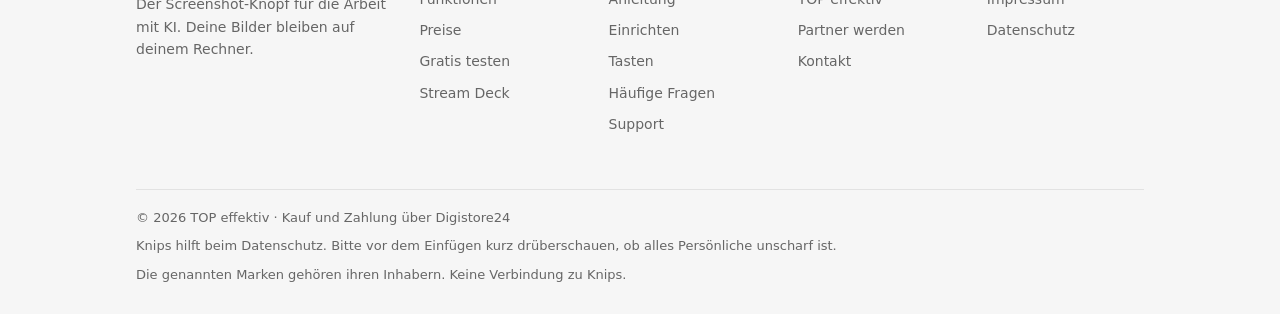
==== commit c3702280: "Knips-Seite: Anfrage für mehrere Arbeitsplätze unter den Preisen Co-Authored-By: Claude Opus 5.5 <no" ====
--- a/index.html
+++ b/index.html
@@ -384,6 +384,7 @@
       </div>
     </div>
     <p class="zwischen testen">Lieber erst ausprobieren? <a href="https://www.digistore24.com/product/761216">14 Tage gratis&nbsp;testen&nbsp;→</a></p>
+    <p class="zwischen testen">Knips für mehrere Arbeitsplätze? <a href="mailto:support@top-effektiv.de?subject=Anfrage%3A%20Knips%20f%C3%BCr%20mehrere%20Arbeitspl%C3%A4tze&amp;body=F%C3%BCr%20wie%20viele%20Arbeitspl%C3%A4tze%3A%20%0AFirma%3A%20%0A">Schick mir eine Anfrage&nbsp;→</a></p>
     <div class="systeme"><span><svg viewBox="0 0 24 24" aria-hidden="true"><path d="M3 5.6l7.4-1v7H3zM11.4 4.5L21 3.2v8.4h-9.6zM3 12.4h7.4v7.1L3 18.4zM11.4 12.4H21v8.4l-9.6-1.3z"/></svg>Windows</span><span><svg viewBox="0 0 24 24" aria-hidden="true"><path d="M12.152 6.896c-.948 0-2.415-1.078-3.96-1.04-2.04.027-3.91 1.183-4.961 3.014-2.117 3.675-.546 9.103 1.519 12.09 1.013 1.454 2.208 3.09 3.792 3.039 1.52-.065 2.09-.987 3.935-.987 1.831 0 2.35.987 3.96.948 1.637-.026 2.676-1.48 3.676-2.948 1.156-1.688 1.636-3.325 1.662-3.415-.039-.013-3.182-1.221-3.22-4.857-.026-3.04 2.48-4.494 2.597-4.559-1.429-2.09-3.623-2.324-4.39-2.376-2-.156-3.675 1.09-4.61 1.09zM15.53 3.83c.843-1.012 1.4-2.427 1.245-3.83-1.207.052-2.662.805-3.532 1.818-.78.896-1.454 2.338-1.273 3.714 1.338.104 2.715-.688 3.559-1.701"/></svg>macOS</span></div>
     <div class="klein">Windows 10 und 11 · macOS ab 14 (Sonoma), Mac mit Apple-Chip (M1 oder neuer)</div>
     <div class="klein">Kauf und Zahlung laufen über Digistore24 · 14 Tage Widerrufsrecht</div>
